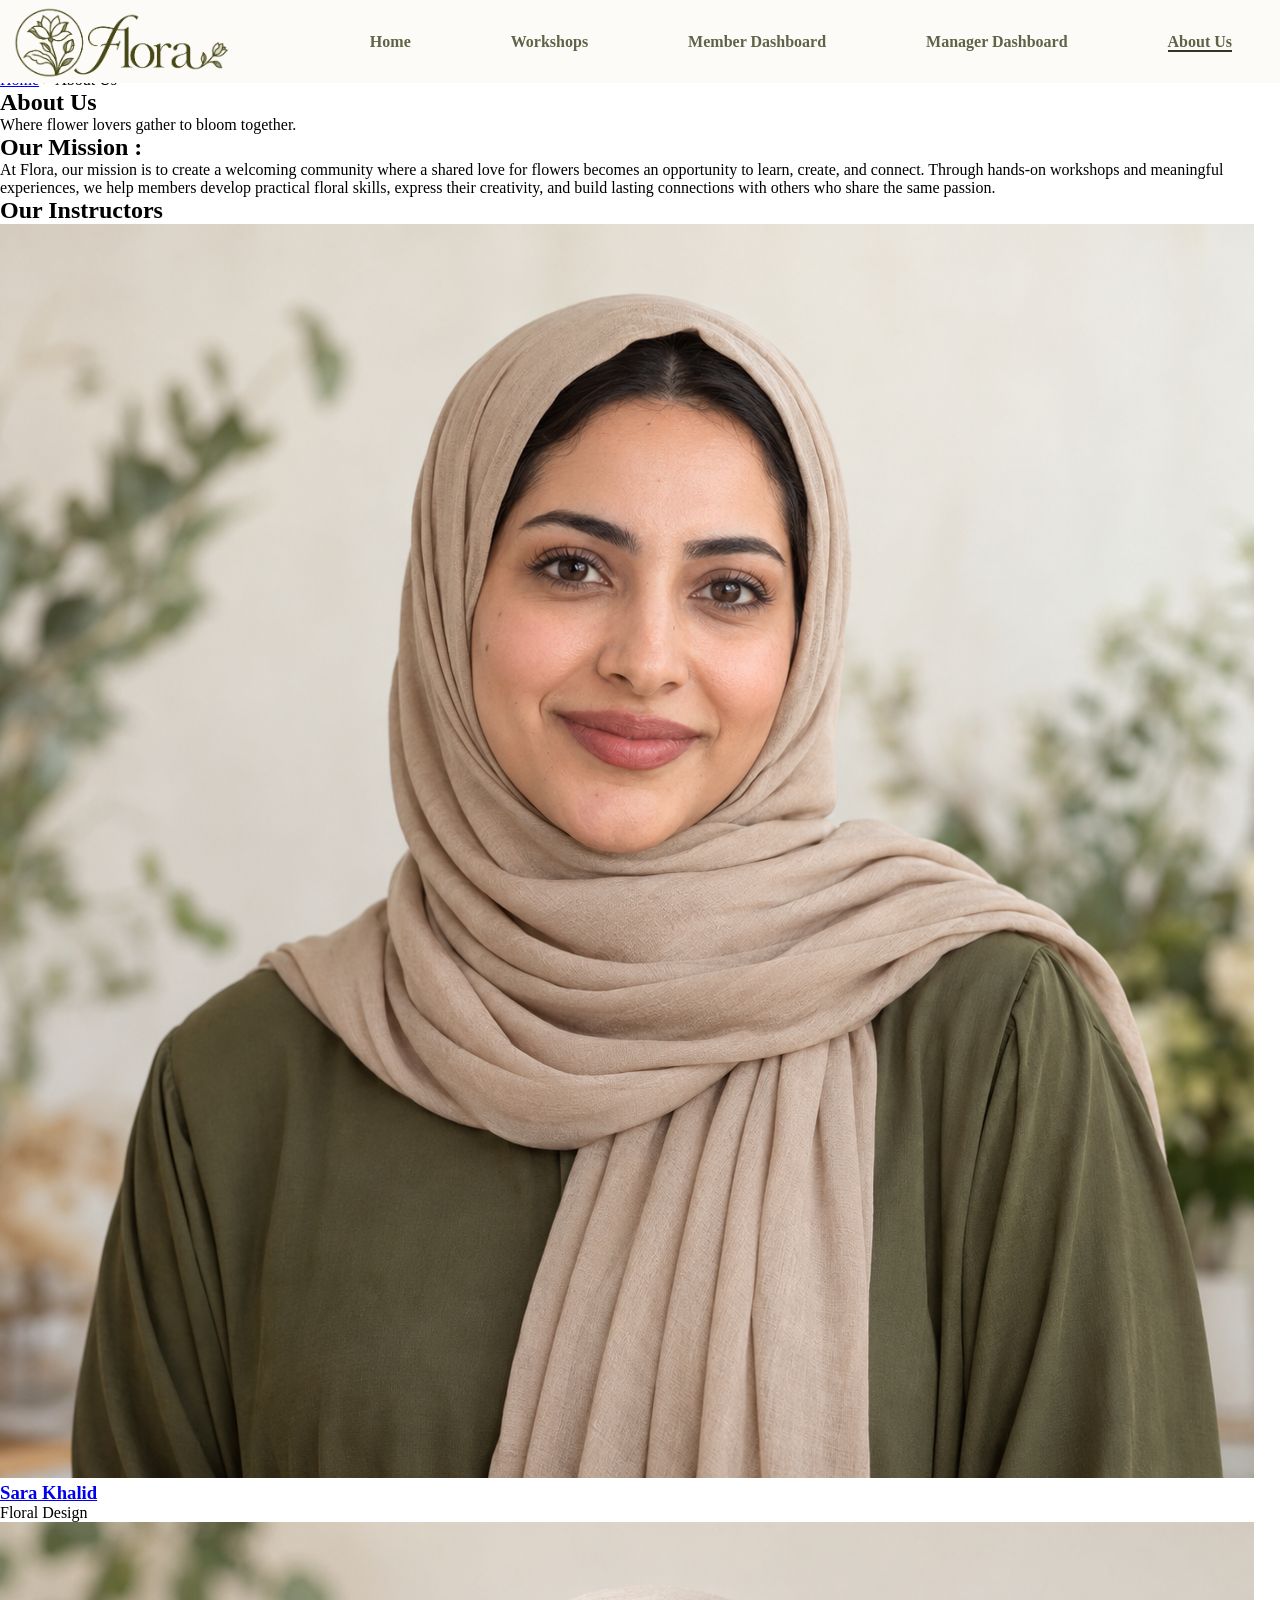
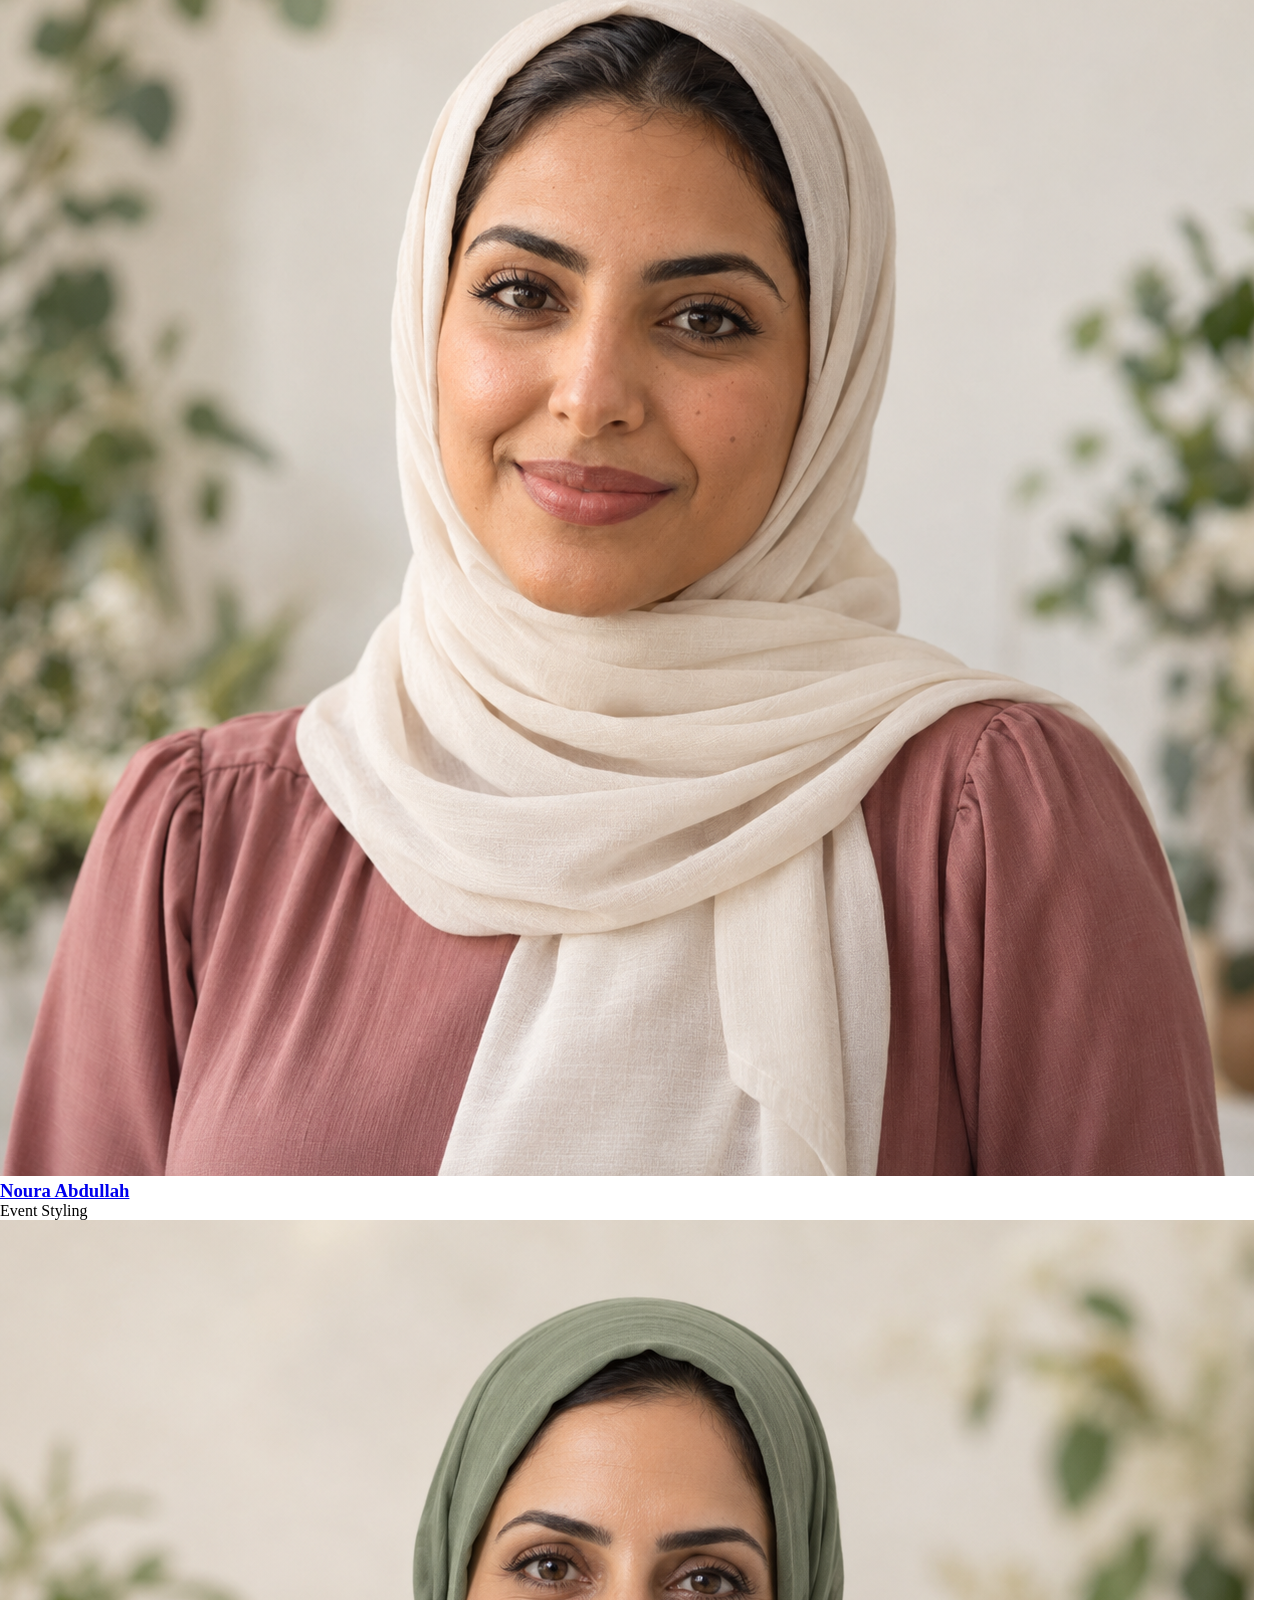
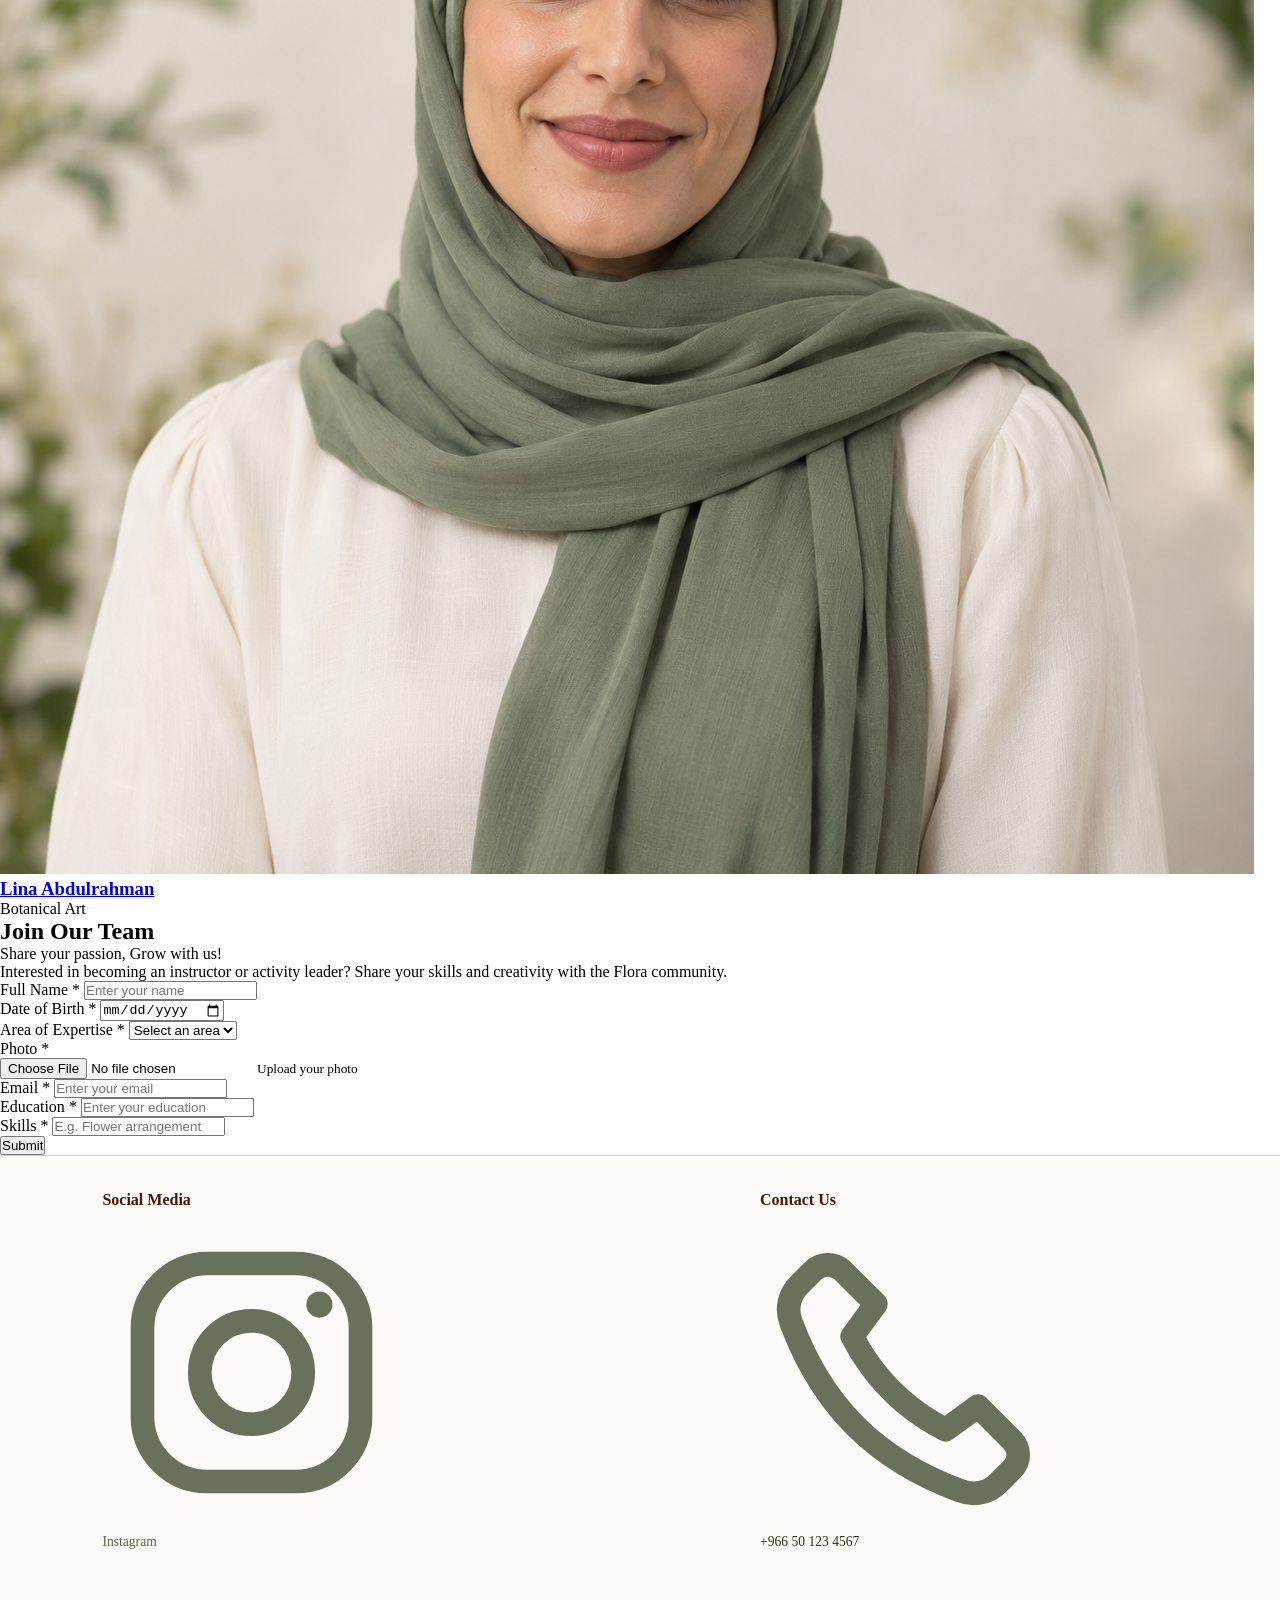
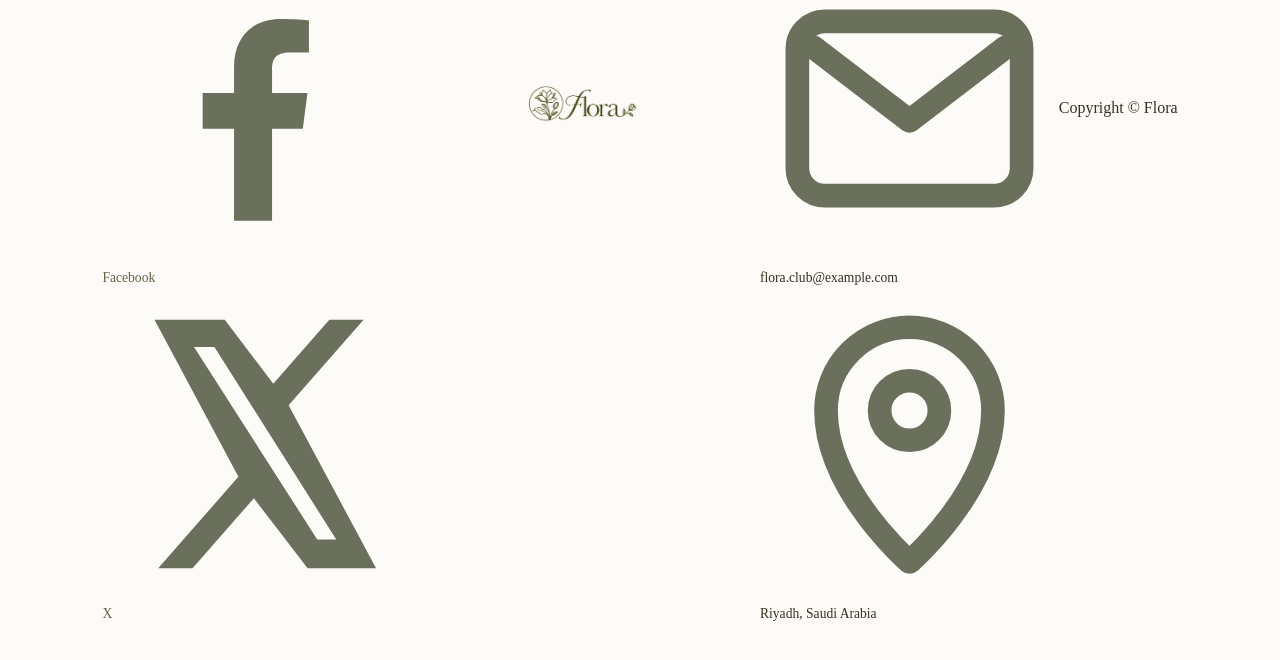
==== About_Us.html @ 53da342b "Add Norah pages" ====
<!DOCTYPE html>
<html lang="en">

<head>
    <meta charset="UTF-8">
    <meta name="viewport" content="width=device-width, initial-scale=1.0">
    <title>Flora - About Us</title>
    <link rel="stylesheet" href="style.css">
</head>

<body class="about-page">

    <!-- ************************************* Header ************************************* -->

    <header>
        <div>

            <a href="index.html">
                <img src="photos/Flora.png" alt="Flora Logo">
            </a>

            <ul>
                <li><a href="index.html">Home</a></li>
                <li><a href="Workshops.html">Workshops</a></li>
                <li><a href="Member_Dashboard.html">Member Dashboard</a></li>
                <li><a href="Manager_Dashboard.html">Manager Dashboard</a></li>
                <li><a class="active" href="About_Us.html">About Us</a></li>
            </ul>

        </div>
    </header>


    <main>

        <!-- ************************************* About Us ************************************* -->

        <section class="about-section">

            <nav class="about-breadcrumb">
                <a href="index.html">Home</a>
                <span>&gt;</span>
                <span>About Us</span>
            </nav>


            <div class="about-card">

                <div class="about-content">

                    <h1>About Us</h1>

                    <p class="about-tagline">
                        Where flower lovers gather to bloom together.
                    </p>

                    <div class="about-divider"></div>

                    <h2>Our Mission :</h2>

                    <p class="mission-text">
                        At Flora, our mission is to create a welcoming community
                        where a shared love for flowers becomes an opportunity
                        to learn, create, and connect. Through hands-on workshops
                        and meaningful experiences, we help members develop
                        practical floral skills, express their creativity, and
                        build lasting connections with others who share the same
                        passion.
                    </p>

                </div>


                <div class="about-circle-image"></div>

            </div>

        </section>


        <!-- ************************************* Our Instructors ************************************* -->

        <section class="instructors-section">

            <h2>Our Instructors</h2>


            <div class="instructor-list">

                <article class="instructor-card">

                    <img
                        src="photos/instructor-1.jpeg"
                        alt="Sara Khalid">

                    <h3>
                        <a href="Sara_Khalid.html">
                            Sara Khalid
                        </a>
                    </h3>

                    <p>Floral Design</p>

                </article>


                <article class="instructor-card">

                    <img
                        src="photos/instructor-2.jpeg"
                        alt="Noura Abdullah">

                    <h3>
                        <a href="Noura_Abdullah.html">
                            Noura Abdullah
                        </a>
                    </h3>

                    <p>Event Styling</p>

                </article>


                <article class="instructor-card">

                    <img
                        src="photos/instructor-3.jpeg"
                        alt="Lina Abdulrahman">

                    <h3>
                        <a href="Lina_Abdulrahman.html">
                            Lina Abdulrahman
                        </a>
                    </h3>

                    <p>Botanical Art</p>

                </article>

            </div>

        </section>


        <!-- ************************************* Join Our Team ************************************* -->

        <section class="join-team-section">

            <div class="join-team-image"></div>


            <div class="join-team-content">

                <h2>Join Our Team</h2>

                <p class="join-team-tagline">
                    Share your passion, Grow with us!
                </p>

                <p class="join-team-description">
                    Interested in becoming an instructor or activity leader?
                    Share your skills and creativity with the Flora community.
                </p>


                <form
                    class="join-team-form"
                    method="post"
                    enctype="multipart/form-data">

                    <div class="join-team-fields">


                        <div class="join-team-column">

                            <div class="join-team-field">

                                <label for="team-name">
                                    Full Name
                                    <span class="required-star">*</span>
                                </label>

                                <input
                                    type="text"
                                    id="team-name"
                                    name="team-name"
                                    placeholder="Enter your name"
                                    required>

                            </div>


                            <div class="join-team-field">

                                <label for="team-birth-date">
                                    Date of Birth
                                    <span class="required-star">*</span>
                                </label>

                                <input
                                    type="date"
                                    id="team-birth-date"
                                    name="team-birth-date"
                                    required>

                            </div>


                            <div class="join-team-field">

                                <label for="team-expertise">
                                    Area of Expertise
                                    <span class="required-star">*</span>
                                </label>

                                <select
                                    id="team-expertise"
                                    name="team-expertise"
                                    required>

                                    <option value="" disabled selected>
                                        Select an area
                                    </option>

                                    <option value="floral-design">
                                        Floral Design
                                    </option>

                                    <option value="event-styling">
                                        Event Styling
                                    </option>

                                    <option value="botanical-art">
                                        Botanical Art
                                    </option>

                                    <option value="other">
                                        Other
                                    </option>

                                </select>

                            </div>

                        </div>


                        <div class="join-team-column">

                            <div class="join-team-field">

                                <label for="team-photo">
                                    Photo
                                    <span class="required-star">*</span>
                                </label>

                                <div class="upload-box">

                                    <input
                                        type="file"
                                        id="team-photo"
                                        name="team-photo"
                                        required>

                                    <small>Upload your photo</small>

                                </div>

                            </div>

                        </div>


                        <div class="join-team-column">

                            <div class="join-team-field">

                                <label for="team-email">
                                    Email
                                    <span class="required-star">*</span>
                                </label>

                                <input
                                    type="email"
                                    id="team-email"
                                    name="team-email"
                                    placeholder="Enter your email"
                                    required>

                            </div>


                            <div class="join-team-field">

                                <label for="team-education">
                                    Education
                                    <span class="required-star">*</span>
                                </label>

                                <input
                                    type="text"
                                    id="team-education"
                                    name="team-education"
                                    placeholder="Enter your education"
                                    required>

                            </div>


                            <div class="join-team-field">

                                <label for="team-skills">
                                    Skills
                                    <span class="required-star">*</span>
                                </label>

                                <input
                                    type="text"
                                    id="team-skills"
                                    name="team-skills"
                                    placeholder="E.g. Flower arrangement"
                                    required>

                            </div>

                        </div>

                    </div>


                    <input type="submit" value="Submit">

                </form>

            </div>

        </section>

    </main>


    <!-- ************************************* Footer ************************************* -->

    <footer>

        <section id="Social-Media">

            <h3>Social Media</h3>

            <ul>

                <li>
                    <a href="https://instagram.com">
                        <img
                            src="photos/flora_footer_icons/instagram.svg"
                            alt="">
                        Instagram
                    </a>
                </li>

                <li>
                    <a href="https://facebook.com">
                        <img
                            src="photos/flora_footer_icons/facebook.svg"
                            alt="">
                        Facebook
                    </a>
                </li>

                <li>
                    <a href="https://x.com">
                        <img
                            src="photos/flora_footer_icons/x.svg"
                            alt="">
                        X
                    </a>
                </li>

            </ul>

        </section>


        <div class="footer-logo">

            <img
                src="photos/Flora.png"
                alt="Flora Logo">

        </div>


        <section id="contact-us">

            <h3>Contact Us</h3>

            <ul>

                <li>
                    <img
                        src="photos/flora_footer_icons/phone.svg"
                        alt="">
                    +966 50 123 4567
                </li>

                <li>
                    <img
                        src="photos/flora_footer_icons/email.svg"
                        alt="">
                    flora.club@example.com
                </li>

                <li>
                    <img
                        src="photos/flora_footer_icons/location.svg"
                        alt="">
                    Riyadh, Saudi Arabia
                </li>

            </ul>

        </section>


        <p class="copyright">
            Copyright &copy; Flora
        </p>

    </footer>

</body>

</html>
---- style.css ----
/*---------------------------------------------------------header---------------------shahad*/
header {
    background-color: #fcfbf7;
    position: fixed;
    top: 0;
    right: 0;
    left: 0;
    z-index: 1000;
    justify-content: space-between ;}

header div {
    display: flex;
    padding-right: 3em ;
    align-items: center;
    justify-content: space-between;}

header div img {
    height: 79px;
    width: auto;}

header div ul {
    display: flex;
    list-style: none;
    gap: 100px;}

header div ul li a {
    text-decoration: none;
    color: #616247;
    font-weight: bold;
    font-family: Georgia, 'Times New Roman', Times, serif;}

header div ul li a:hover {
    font-weight: bold;
    border-bottom: 2px solid #333322;}

header div a.active{
    font-weight: bold;
    border-bottom: 2px solid #333322;}

/*--------------------------------------------------------------body---------------------shahad*/
body {
    padding-top: 71px; }

* {
    box-sizing: border-box; 
    margin: 0;              
    padding: 0;}

html, body {
    width: 100%;
    overflow-x: hidden;}

/*----------------------------------------------------------Intro----------------------------shahad*/

#Intro {
    position: relative;
    width: 100%;
    min-height: 80vh;
    box-sizing: border-box;
    
    background-image: 
        linear-gradient(
            to right, 
            rgba(219, 145, 127, 0.85) 0%,   
            rgba(194, 88, 65, 0.45) 45%, 
            rgba(255, 255, 255, 0) 80%     
        ),
        url('photos/background_img3.jpeg'); 

    background-position: right center; 
    background-repeat: repeat-x;        
    background-size: auto 100%;        

    display: flex;
    align-items: center;               
    justify-content: flex-start;       
    padding: 0 4%;}

.hero-content {
    max-width: 550px;                  
    display: flex;
    flex-direction: column;            
    gap: 20px;                         
    color: #4b1407;
    font-family: Georgia, 'Times New Roman', Times, serif;}

#Intro h1 {
    font-size: 5rem;                  
    font-weight: 800;
    line-height: 1.1;
    margin: 0;}

#Intro h2 {
    font-size: 2.2rem;
    font-weight: 700;
    line-height: 1.3;
    margin: 0;}

#Intro p {
    font-size: 1.2rem;
    font-weight: 500;
    margin: 0;}


/*---------------------------------------------------------------------Workshops---------------------shahad*/

#Workshops {
    padding: 20px 20px;
    text-align: center;
    background-color: #f7d5c1}

#Workshops h2 {
    font-size: 2.2rem;
    color: #4b1407;
    margin-bottom: 20px;
    font-family: Georgia, serif;}

#Workshops {
    display: flex; 
    flex-wrap: wrap;
    justify-content: center;
    gap: 50px;}

#Workshops h2 {
    width: 100%;}

#Workshops article {
    padding: 15px;
    width: 250px;
    display: flex; 
    flex-direction: column; 
    align-items: flex-start; 
    gap: 10px;
    position: relative;
    background-color: #ffffff;
    text-align: left;        
    font-family: Georgia, 'Times New Roman', Times, serif;}

#Workshops article img[alt*="img"] {
    width: 100%;
    height: 150px;
    background-color: rgb(207, 241, 230);
    object-fit: cover;}

#Workshops article .btn-img,
#Workshops article input[type="image"] {
    align-self: flex-end; 
    width: 35px;         
    height: auto;
    cursor: pointer;
    border: none;
    background: transparent;
    padding: 0;}

.workshop-card-link {
    text-decoration: none; 
    color: inherit;       
    display: block;      }


/*---------------------------------------------------------------------Flower-Of-The-Month---------------------shahad*/

/*-------------------------------------------------------------------------------------------------------------shahad*/

/*===================================================================================================================================================================================alya*/


/*---------------------------------------- Alya's pages: Workshops / Member Dashboard ----------------------------------------*/
 
/*---------------------------------------------------------shared-text---------------------alya*/
 
.hero, .member-links, .requests, .sort-bar, .workshop-grid  {
    font-family: Georgia, 'Times New Roman', Times, serif;
    color: #333322;
    line-height: 1.5;}
 
.hero a { color: #4b1407; }
 
.requests h2, .card-body h2 {
    color: #4b1407;}
 
/*----------------------------------------------------------Hero----------------------------alya*/
 
.hero {
    background: linear-gradient(135deg, #fbe3d3 0%, #f7d5c1 55%, #f0c4ad 100%);
    color: #4b1407;
    padding: 20px 24px 64px;}
 
.hero .breadcrumb { font-size: 0.9rem; }
 
.hero .breadcrumb ol {
    display: flex;
    flex-wrap: wrap;
    gap: 8px;
    list-style: none;}
 
.hero .breadcrumb li + li::before {
    content: "\25B8";
    margin-right: 8px;}
 
.hero .breadcrumb a { font-weight: bold; }
 
.hero-text {
    text-align: center;
    margin-top: 36px;}
 
.hero-text h1 {
    margin: 0 0 8px;
    font-size: clamp(2.6rem, 6vw, 4rem);
    line-height: 1.1;}
 
.hero-text p {
    font-size: 1.2rem; }
 
/*---------------------------------------------------------Hero-Flowers-(Member-Dashboard)---------------------alya*/
 
.hero-flowers {
    position: relative;
    overflow: hidden;
    background: #f7d5c1;}
 
.hero-flowers::before {
    content: "";
    position: absolute;
    inset: -24px;
    background: url("photos/hero_flowers.jpg") center / cover no-repeat;
    filter: blur(6px);}
 
.hero-flowers::after {
    content: "";
    position: absolute;
    inset: 0;
    background: rgba(255, 255, 255, 0.55);}
 
.hero-flowers .hero-inner {
    position: relative;
    z-index: 1;}
 
/*---------------------------------------------------------Member-Links---------------------alya*/
 
/* row (Flexbox) holding the two big link boxes: Join a Workshop and Rate Workshops */
.member-links {
    display: flex;
    flex-wrap: wrap;
    gap: 24px;
    max-width: 820px;
    margin: 48px auto 0;
    padding: 0 24px;}
 
/* one big clickable box that links to another page */
.member-link {
    flex: 1 1 280px;
    display: flex;
    flex-direction: column;
    align-items: center;
    justify-content: center;
    gap: 8px;
    min-height: 130px;
    padding: 20px;
    border: 1px solid #dccbbd;
    border-radius: 28px;
    text-decoration: none;
    font-size: 1.5rem;
    font-weight: bold;
    color: #4b1407;
    background: #fff;
    box-shadow: 0 4px 14px rgba(75, 20, 7, 0.1);
    transition: background 0.2s, border-color 0.2s, transform 0.25s, box-shadow 0.25s;}
 
.member-link:hover {
    background: #f7d5c1;
    border-color: #616247;
    transform: translateY(-4px);
    box-shadow: 0 12px 24px rgba(75, 20, 7, 0.18);}
 
/* the pink circle with the + or star inside each link box */
.member-link-icon {
    display: flex;
    align-items: center;
    justify-content: center;
    width: 64px;
    height: 64px;
    border-radius: 50%;
    background: #f7d5c1;
    font-family: Arial, Helvetica, sans-serif;
    font-size: 2.2rem;
    font-weight: 700;
    line-height: 1;}
 
/* the "+" glyph is naturally smaller than the star, so enlarge it */
.member-link:first-child .member-link-icon { font-size: 3rem; }
 
/*---------------------------------------------------------Previous-Requests---------------------alya*/
 
/* the Previous Participation Requests table section */
.requests {
    max-width: 820px;
    margin: 56px auto 64px;
    padding: 0 24px;}
 
.requests h2 {
    font-size: 1.8rem;
    margin: 0 0 14px;}
 
.table-wrap { overflow-x: auto; }
 
.requests table {
    width: 100%;
    border-collapse: collapse;
    text-align: center; }
 
.requests th,
.requests td {
    padding: 12px 14px;
    border: 1px solid #dccbbd;}
 
.requests thead th {
    background: #f7d5c1;
    color: #4b1407;}
 
.requests tbody tr:hover { background: #fdf3ec; }
 
/* small coloured label in the Status column (Pending / Completed / Declined) */
.status {
    display: inline-block;
    min-width: 96px;
    padding: 3px 12px;
    border-radius: 999px;
    font-size: 0.9rem;
    font-weight: 600;}
 
.status-pending   { color: #8a6100;  background: #fbefc9; }
.status-completed { color: #1f5c3a;  background: #d8efdf; }
.status-declined  { color: #8c2a2a;  background: #f6d9d9; }
 
/*---------------------------------------------------------------------Workshops-page---------------------alya*/
 
.sort-bar {
    display: flex;
    align-items: center;
    flex-wrap: wrap;
    gap: 14px;
    max-width: 1000px;
    margin: 32px auto;
    padding: 0 24px;}
 
.sort-label {
    font-weight: bold;
    font-size: 1.05rem;
    color: #4b1407;}
 
.sort-bar select {
    padding: 8px 18px;
    font: inherit;
    color: #333322;
    border: 2px solid #616247;
    border-radius: 999px;
    background: #fff;
    cursor: pointer;}
 
.workshop-grid {
    display: flex;
    flex-wrap: wrap;
    justify-content: center;
    gap: 40px 32px;
    padding: 48px max(24px, calc((100% - 1000px) / 2));
    background-color: #f7d5c1;}
 
/* one workshop box: photo, name, description, price and Join button */
.workshop-card {
    flex: 0 1 calc((100% - 64px) / 3);
    display: flex;
    flex-direction: column;
    border-radius: 18px;
    overflow: hidden;
    background: #ffffff;
    box-shadow: 0 4px 14px rgba(75, 20, 7, 0.15);
    transition: transform 0.25s ease, box-shadow 0.25s ease;}
 
.workshop-card:hover {
    transform: translateY(-6px);
    box-shadow: 0 12px 26px rgba(75, 20, 7, 0.25);}
 
.workshop-card img {
    width: 100%;
    height: auto;
    aspect-ratio: 4 / 3;
    object-fit: cover; }
 
.card-body {
    display: flex;
    flex-direction: column;
    flex: 1;
    padding: 16px;}
 
.card-body h2 {
    margin: 0 0 8px;
    font-size: 1.45rem;
    line-height: 1.2;}
 
.card-body p {
    margin: 0 0 16px;
    font-size: 0.9rem;
    flex: 1;}
 
.card-footer {
    border-top: 1px solid #dccbbd;
    padding-top: 12px;
    text-align: center;}
 
.price {
    font-weight: 600;
    color: #616247;}
 
.join-btn {
    display: block;
    padding: 9px;
    background: #f7d5c1;
    color: #4b1407;
    border-radius: 999px;
    text-decoration: none;
    font-weight: bold;
    font-size: 0.9rem;
    transition: background 0.2s, color 0.2s;}
 
.join-btn::after {
    content: " \2192";
    display: inline-block;
    transition: transform 0.2s;}
 
.join-btn:hover { background: #616247; color: #fff; }
 
.join-btn:hover::after { transform: translateX(4px); }
 
/* photo positions (one rule per workshop image) */
.workshop-card img.pos-bouquet      { object-position: center 30%; }
.workshop-card img.pos-family       { object-position: center 14%; }
.workshop-card img.pos-pressed      { object-position: center 95%; }
.workshop-card img.pos-bridal       { object-position: center 54%; }
.workshop-card img.pos-storytelling { object-position: center 57%; }
.workshop-card img.pos-garden       { object-position: center 40%; }
  
/*-------------------------------------------------------------------------------------------------------------alya*/



/*======================================================================================================================================================================================tala*/

/*==================== Shared Styles for Manager and Team Pages — tala ====================*/

/*------------------------------------------------shared-text---------------------tala*/

.manager-page,
.team-page {
    font-family: Georgia, 'Times New Roman', Times, serif;
    color: #333322;
    line-height: 1.5;
    padding-top: 16px;
}

.manager-page h1,
.manager-page h2,
.team-page h1,
.team-page h2 {
    color: #4b1407;
}

/*------------------------------------------------breadcrumb---------------------tala*/

.manager-page .breadcrumb,
.team-page .breadcrumb {
    font-size: 0.9rem;
    text-align: left;
    margin-bottom: 36px;
}

.manager-page .breadcrumb a,
.team-page .breadcrumb a {
    color: #616247;
    font-weight: bold;
}

.manager-page .breadcrumb span,
.team-page .breadcrumb span {
    color: #333322;
}

/*==================== PAGE 1: Manager Dashboard — tala ====================*/

/*------------------------------------------------Manager-Hero---------------------tala*/

.manager-page .manager-dashboard {
    background-color: #f7d5c1;
    padding: 20px 24px 64px;
    text-align: center;
}

.manager-page .manager-dashboard h1 {
    font-size: 2.6rem;
    margin-bottom: 8px;
}

.manager-page .manager-dashboard p {
    font-size: 1.2rem;
}

/*------------------------------------------------Manager-Actions---------------------tala*/

.manager-page .manager-actions {
    display: flex;
    flex-wrap: wrap;
    justify-content: center;
    align-items: stretch;
    max-width: 820px;
    margin: 36px auto 0;
    padding: 0 12px;
}

.manager-page .manager-card {
    display: flex;
    flex-direction: column;
    align-items: center;
    justify-content: center;
    flex-basis: 280px;
    flex-grow: 1;
    margin: 12px;
    padding: 20px;
    border: 1px solid #dccbbd;
    background-color: #ffffff;
    color: #4b1407;
    text-decoration: none;
    text-align: center;
}

.manager-page .manager-card h2 {
    font-size: 1.25rem;
    margin-bottom: 8px;
}

.manager-page .manager-card p {
    font-size: 0.9rem;
    color: #333322;
}

.manager-page .manager-icon {
    display: block;
    font-family: Arial, Helvetica, sans-serif;
    font-size: 3rem;
    font-weight: bold;
    line-height: 1;
    color: #4b1407;
    margin-bottom: 8px;
}

.manager-page .manager-card img {
    display: block;
    width: 48px;
    height: auto;
    margin-bottom: 8px;
}

.manager-page .manager-card:hover {
    background-color: #f7d5c1;
    border-color: #616247;
}

/*------------------------------------------------My-Workshops---------------------tala*/

.manager-page .my-workshops {
    max-width: 820px;
    margin: 56px auto 64px;
    padding: 0 24px;
}

.manager-page .my-workshops h2 {
    text-align: center;
    font-size: 1.8rem;
    margin-bottom: 24px;
}

.manager-page .my-workshops table {
    width: 100%;
    border: 1px solid #dccbbd;
    background-color: #ffffff;
    text-align: left;
}

.manager-page .my-workshops th {
    padding: 12px 14px;
    background-color: #f7d5c1;
    color: #4b1407;
}

.manager-page .my-workshops td {
    padding: 10px 14px;
    border-bottom: 1px solid #dccbbd;
    font-weight: bold;
}

.manager-page .my-workshops img {
    display: block;
    width: 80px;
    height: auto;
}

.manager-page .my-workshops tbody tr:hover {
    background-color: #fdf3ec;
}

/*==================== PAGE 2: Manage Activity Leaders & Instructors — tala ====================*/

/*------------------------------------------------Manage-Team-Hero---------------------tala*/

.team-page .manage-team {
    padding: 20px 24px 40px;
    max-width: 1100px;
    margin: 0 auto;
}

.team-page .manage-team h1 {
    font-size: 2rem;
    margin-bottom: 8px;
}

.team-page .manage-team p {
    font-size: 1rem;
}

/*------------------------------------------------Current-Instructors---------------------tala*/

.team-page .current-team {
    max-width: 820px;
    margin: 32px auto 64px;
    padding: 24px;
    background-color: #fdf3ec;
}

.team-page .current-team h2 {
    font-size: 1.4rem;
    margin-bottom: 16px;
}

.team-page .current-team table {
    width: 100%;
    border: 1px solid #dccbbd;
    background-color: #ffffff;
    text-align: left;
}

.team-page .current-team th {
    padding: 10px 14px;
    background-color: #f7d5c1;
    color: #4b1407;
}

.team-page .current-team td {
    padding: 10px 14px;
    border-bottom: 1px solid #dccbbd;
}

.team-page .current-team img {
    display: block;
    width: 50px;
    height: auto;
}

.team-page .current-team label {
    font-weight: bold;
}

.team-page .current-team tbody tr:hover {
    background-color: #fdf3ec;
}

/*------------------------------------------------Add-Leader-Instructor---------------------tala*/

.team-page .add-team-member {
    max-width: 820px;
    margin: 0 auto 64px;
    padding: 0 24px;
}

.team-page .add-team-member h2 {
    font-size: 1.4rem;
    margin-bottom: 8px;
}

.team-page .add-team-member p {
    font-size: 0.9rem;
    margin-bottom: 24px;
}

.team-page .add-team-member form {
    padding: 24px;
    background-color: #fdf3ec;
}

/*------------------------------------------------Team-Form-Columns---------------------tala*/

.team-page .form-columns {
    display: flex;
    justify-content: space-between;
    align-items: flex-start;
}

.team-page .form-column {
    width: 48%;
}

.team-page .form-field {
    margin-bottom: 24px;
}

.team-page .form-field label {
    display: block;
    font-weight: bold;
    color: #4b1407;
    margin-bottom: 6px;
}

.team-page .form-field input {
    box-sizing: border-box;
    width: 100%;
    padding: 10px;
    border: 1px solid #616247;
    background-color: #ffffff;
    color: #333322;
    font-family: Georgia, 'Times New Roman', Times, serif;
    font-size: 1rem;
}

.team-page .form-field input[type="file"] {
    padding: 24px 10px;
    border: 1px dashed #616247;
}

/*------------------------------------------------Role-Selection---------------------tala*/

.team-page .add-team-member fieldset {
    border: 1px solid #616247;
    padding: 14px;
    margin-bottom: 24px;
}

.team-page .add-team-member legend {
    padding: 0 6px;
    color: #4b1407;
    font-weight: bold;
}

.team-page .add-team-member fieldset div {
    margin-bottom: 8px;
}

.team-page .add-team-member fieldset input {
    margin-right: 8px;
}

/*------------------------------------------------Manage-Team-Buttons---------------------tala*/

.team-page .current-team button,
.team-page .add-team-member button {
    padding: 10px 20px;
    border: 1px solid #616247;
    background-color: #616247;
    color: #ffffff;
    font-family: Georgia, 'Times New Roman', Times, serif;
    font-size: 0.9rem;
    font-weight: bold;
}

.team-page .current-team button {
    margin-top: 16px;
}

.team-page .current-team button:hover,
.team-page .add-team-member button:hover {
    background-color: #333322;
}

/*==================== PAGE 3: Add New Workshop — tala ====================*/

/*------------------------------------------------shared-text---------------------tala*/

.add-workshop-page {
    font-family: Georgia, 'Times New Roman', Times, serif;
    color: #333322;
    line-height: 1.5;
    padding-top: 16px;
}

/*------------------------------------------------Page-Introduction---------------------tala*/

.add-workshop-page .workshop-introduction {
    max-width: 1100px;
    margin: 0 auto;
    padding: 20px 24px 40px;
}

.add-workshop-page .breadcrumb {
    font-size: 0.9rem;
    margin-bottom: 36px;
}

.add-workshop-page .breadcrumb a {
    color: #616247;
    font-weight: bold;
}

.add-workshop-page .breadcrumb a:hover {
    color: #4b1407;
}

.add-workshop-page .breadcrumb span {
    color: #333322;
}

.add-workshop-page .workshop-introduction h1 {
    color: #4b1407;
    font-size: 2.6rem;
    margin-bottom: 12px;
    border-left: 5px solid #f7d5c1;
    padding-left: 16px;
}

.add-workshop-page .workshop-introduction p {
    color: #616247;
    font-size: 1.1rem;
    padding-left: 21px;
}

/*------------------------------------------------Workshop-Form---------------------tala*/

.add-workshop-page .new-workshop-form {
    max-width: 920px;
    margin: 24px auto 80px;
    padding: 36px;
    background-color: #fdf3ec;
    border: 1px solid #dccbbd;
    border-top: 6px solid #f7d5c1;
}

/*------------------------------------------------Workshop-Form-Columns---------------------tala*/

.add-workshop-page .workshop-form-columns {
    display: flex;
    align-items: flex-start;
    justify-content: space-between;
}

.add-workshop-page .workshop-form-column {
    width: 48%;
}

/*------------------------------------------------Workshop-Form-Labels---------------------tala*/

.add-workshop-page .workshop-field {
    margin-bottom: 28px;
}

.add-workshop-page .workshop-field label {
    display: block;
    margin-bottom: 8px;
    color: #4b1407;
    font-size: 1rem;
    font-weight: bold;
}

/*------------------------------------------------Inputs-Description---------------------tala*/

.add-workshop-page .workshop-field input,
.add-workshop-page .workshop-field textarea {
    box-sizing: border-box;
    display: block;
    width: 100%;
    padding: 12px;
    border: 1px solid #616247;
    background-color: #ffffff;
    color: #333322;
    font-family: Georgia, 'Times New Roman', Times, serif;
    font-size: 1rem;
    line-height: 1.5;
}

.add-workshop-page .workshop-field textarea {
    height: 190px;
}

/*------------------------------------------------Image-Upload---------------------tala*/

.add-workshop-page .workshop-field input[type="file"] {
    height: 190px;
    padding: 65px 12px;
    border: 2px dashed #dccbbd;
    background-color: #fcfbf7;
}

/*------------------------------------------------Field-Effects---------------------tala*/

.add-workshop-page .workshop-field input:hover,
.add-workshop-page .workshop-field textarea:hover {
    border-color: #4b1407;
}

.add-workshop-page .workshop-field input:focus,
.add-workshop-page .workshop-field textarea:focus {
    background-color: #fcfbf7;
    border-color: #4b1407;
}

/*------------------------------------------------Submit-Button---------------------tala*/

.add-workshop-page .workshop-submit {
    text-align: right;
    margin-top: 12px;
}

.add-workshop-page .workshop-submit button {
    padding: 12px 32px;
    border: 2px solid #616247;
    background-color: #616247;
    color: #ffffff;
    font-family: Georgia, 'Times New Roman', Times, serif;
    font-size: 1rem;
    font-weight: bold;
}

.add-workshop-page .workshop-submit button:hover {
    background-color: #f7d5c1;
    border-color: #4b1407;
    color: #4b1407;
}

/*==================== Shared Footer for All Pages — tala ====================*/

/*------------------------------------------------Footer---------------------tala*/

footer {
    display: flex;
    justify-content: space-between;
    align-items: center;
    padding: 30px 8%;
    background-color: #fcfbf7;
    border-top: 1px solid #dccbbd;
    color: #333322;
    font-family: Georgia, 'Times New Roman', Times, serif;
    line-height: 1.8;
}

/*------------------------------------------------Footer-Headings---------------------tala*/

footer h3 {
    color: #4b1407;
    font-size: 1rem;
    margin-bottom: 8px;
}

/*------------------------------------------------Footer-Lists---------------------tala*/

footer ul {
    list-style-type: none;
    margin: 0;
    padding: 0;
}

footer li {
    font-size: 0.85rem;
    margin-bottom: 4px;
}

/*------------------------------------------------Social-Media---------------------tala*/

footer #Social-Media {
    flex: 1;
    text-align: left;
    padding-right: 15px;
}

footer #Social-Media a {
    color: #616247;
    text-decoration: none;
}

footer #Social-Media a:hover {
    color: #4b1407;
    text-decoration: underline;
}

/*------------------------------------------------Footer-Logo-Copyright---------------------tala*/

footer div {
    flex: 1;
    text-align: center;
    padding: 0 15px;
}

footer div img {
    display: block;
    width: 120px;
    height: auto;
    margin: 0 auto 12px;
}

footer div p {
    border-top: 1px solid #dccbbd;
    padding-top: 10px;
    color: #616247;
    font-size: 0.75rem;
}

/*------------------------------------------------Contact-Us---------------------tala*/

footer #contact-us {
    flex: 1;
    text-align: left;
    padding-left: 15px;
}

footer #contact-us strong {
    color: #616247;
}

/*--------------------------------------------------------------------------tala*/
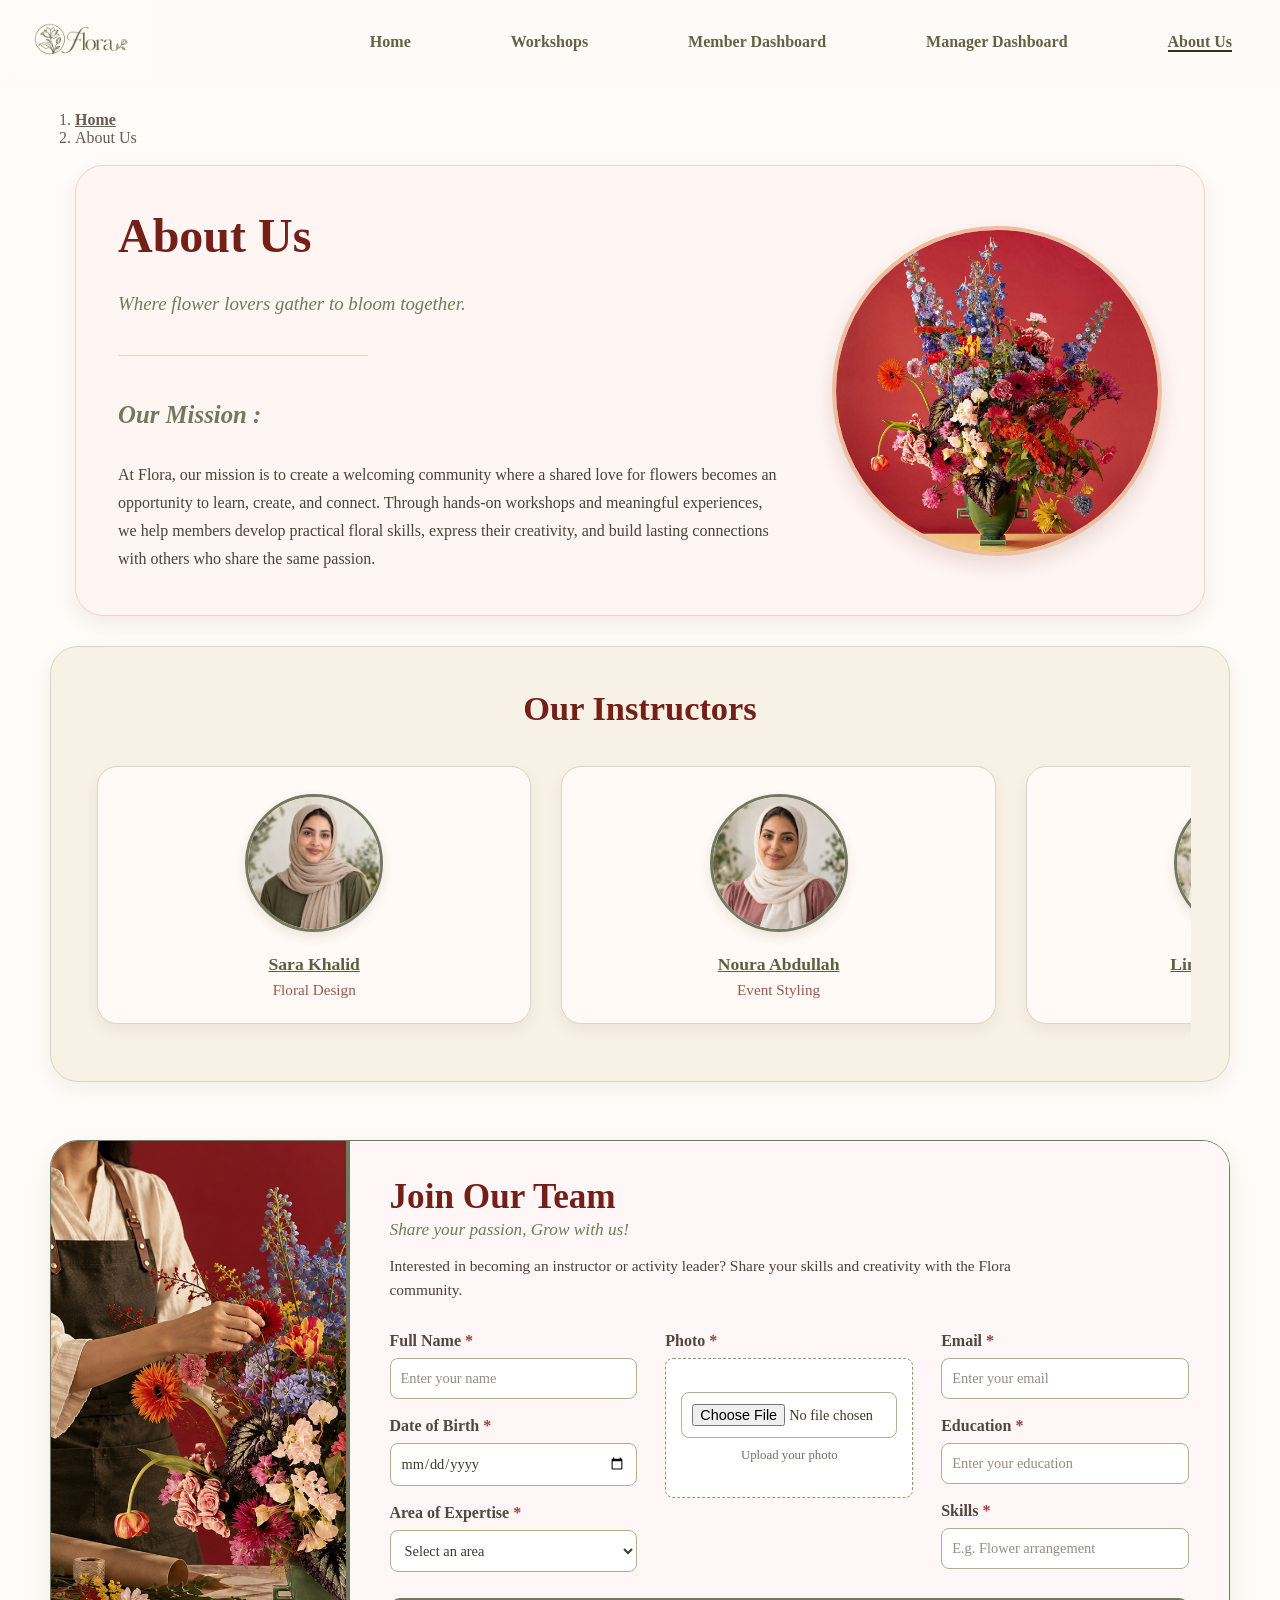
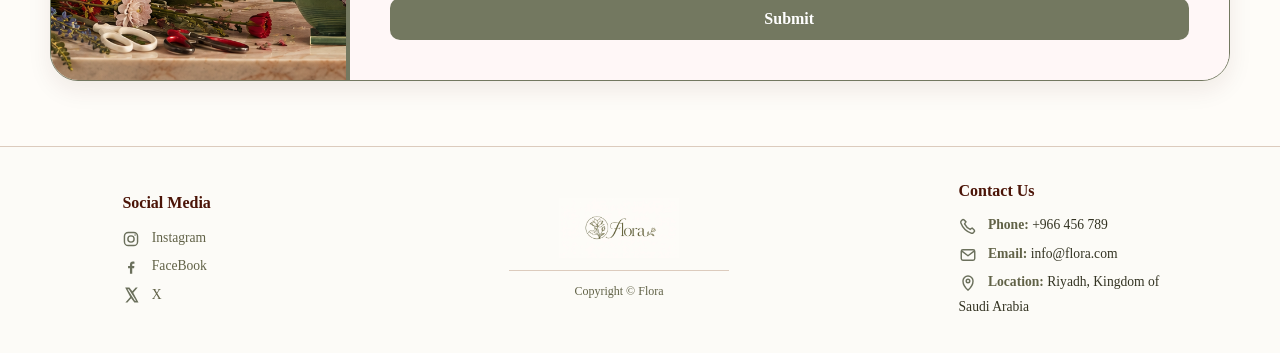
==== commit 7e61145f: "updates" ====
--- a/About_Us.html
+++ b/About_Us.html
@@ -14,9 +14,8 @@
 
     <header>
         <div>
-
             <a href="index.html">
-                <img src="photos/Flora.png" alt="Flora Logo">
+                <img src="photos/Flora_logo.jpeg" alt="Flora Logo">
             </a>
 
             <ul>
@@ -24,9 +23,12 @@
                 <li><a href="Workshops.html">Workshops</a></li>
                 <li><a href="Member_Dashboard.html">Member Dashboard</a></li>
                 <li><a href="Manager_Dashboard.html">Manager Dashboard</a></li>
-                <li><a class="active" href="About_Us.html">About Us</a></li>
+                <li>
+                    <a class="active" href="About_Us.html" aria-current="page">
+                        About Us
+                    </a>
+                </li>
             </ul>
-
         </div>
     </header>
 
@@ -37,10 +39,16 @@
 
         <section class="about-section">
 
-            <nav class="about-breadcrumb">
-                <a href="index.html">Home</a>
-                <span>&gt;</span>
-                <span>About Us</span>
+            <nav class="about-breadcrumb" aria-label="Breadcrumb">
+                <ol>
+                    <li>
+                        <a href="index.html">Home</a>
+                    </li>
+
+                    <li aria-current="page">
+                        About Us
+                    </li>
+                </ol>
             </nav>
 
 
@@ -348,44 +356,27 @@
             <h3>Social Media</h3>
 
             <ul>
-
-                <li>
-                    <a href="https://instagram.com">
-                        <img
-                            src="photos/flora_footer_icons/instagram.svg"
-                            alt="">
-                        Instagram
-                    </a>
-                </li>
-
-                <li>
-                    <a href="https://facebook.com">
-                        <img
-                            src="photos/flora_footer_icons/facebook.svg"
-                            alt="">
-                        Facebook
-                    </a>
-                </li>
-
-                <li>
-                    <a href="https://x.com">
-                        <img
-                            src="photos/flora_footer_icons/x.svg"
-                            alt="">
-                        X
-                    </a>
-                </li>
-
+                <li>
+                    <a href="https://instagram.com">Instagram</a>
+                </li>
+
+                <li>
+                    <a href="https://facebook.com">FaceBook</a>
+                </li>
+
+                <li>
+                    <a href="https://x.com">X</a>
+                </li>
             </ul>
 
         </section>
 
 
-        <div class="footer-logo">
-
-            <img
-                src="photos/Flora.png"
-                alt="Flora Logo">
+        <div>
+
+            <img src="photos/Flora_logo.jpeg" alt="Flora Logo">
+
+            <p>Copyright &copy; Flora</p>
 
         </div>
 
@@ -395,37 +386,22 @@
             <h3>Contact Us</h3>
 
             <ul>
-
-                <li>
-                    <img
-                        src="photos/flora_footer_icons/phone.svg"
-                        alt="">
-                    +966 50 123 4567
-                </li>
-
-                <li>
-                    <img
-                        src="photos/flora_footer_icons/email.svg"
-                        alt="">
-                    flora.club@example.com
-                </li>
-
-                <li>
-                    <img
-                        src="photos/flora_footer_icons/location.svg"
-                        alt="">
-                    Riyadh, Saudi Arabia
-                </li>
-
+                <li>
+                    <strong>Phone:</strong> +966 456 789
+                </li>
+
+                <li>
+                    <strong>Email:</strong> info@flora.com
+                </li>
+
+                <li>
+                    <strong>Location:</strong>
+                    Riyadh, Kingdom of Saudi Arabia
+                </li>
             </ul>
 
         </section>
 
-
-        <p class="copyright">
-            Copyright &copy; Flora
-        </p>
-
     </footer>
 
 </body>
--- a/style.css
+++ b/style.css
@@ -1,4 +1,4 @@
-/*---------------------------------------------------------header---------------------shahad*/
+/*---------------------------------------------------------header------------------------------ALL PAGES*/
 header {
     background-color: #fcfbf7;
     position: fixed;
@@ -37,7 +37,7 @@
     font-weight: bold;
     border-bottom: 2px solid #333322;}
 
-/*--------------------------------------------------------------body---------------------shahad*/
+/*--------------------------------------------------------------body---------------------ALL PAGES*/
 body {
     padding-top: 71px; }
 
@@ -50,7 +50,166 @@
     width: 100%;
     overflow-x: hidden;}
 
-/*----------------------------------------------------------Intro----------------------------shahad*/
+/*--------------------------------------------------------------breadcrumb---------------------ALL PAGES*/
+
+ .breadcrumb {
+    font-size: 0.9rem;
+    font-family: Georgia, 'Times New Roman', Times, serif;
+    margin-top: 20px;
+    margin-left: 10px;
+    margin-bottom: 20px;}
+
+.breadcrumb ol {
+    display: flex;
+    flex-wrap: wrap;
+    gap: 8px;
+    list-style: none;
+    padding: 0;
+    margin: 0;}
+
+.breadcrumb li + li::before {
+    content: "\25B8"; 
+    margin-right: 8px;
+    color: #616247;}
+
+.breadcrumb a {
+    color: #616247;
+    text-decoration: none;
+    font-weight: bold;
+    border-bottom: 2px solid #616247;}
+
+.breadcrumb a:hover {
+    border-bottom: 2px solid #333322;
+    color: #333322;}
+/*------------------------- FOOTER - ALL PAGES -------------------------*/
+
+footer {
+    display: flex;
+    justify-content: space-between;
+    align-items: center;
+    padding: 30px 8%;
+    background-color: #fcfbf7;
+    border-top: 1px solid #dccbbd;
+    color: #333322;
+    font-family: Georgia, 'Times New Roman', Times, serif;
+    line-height: 1.8;
+    gap: 30px;
+}
+
+footer h3 {
+    color: #4b1407;
+    font-size: 1rem;
+    margin: 0 0 8px;
+}
+
+footer ul {
+    list-style-type: none;
+    margin: 0;
+    padding: 0;
+}
+
+footer li {
+    font-size: 0.85rem;
+    margin-bottom: 4px;
+}
+
+/*------------------------- Social Media -------------------------*/
+
+footer #Social-Media {
+    flex: 1;
+    text-align: left;
+    padding-left: 20px;
+}
+
+footer #Social-Media a {
+    color: #616247;
+    text-decoration: none;
+}
+
+footer #Social-Media a:hover {
+    color: #4b1407;
+    text-decoration: underline;
+}
+
+/*------------------------- Footer Logo -------------------------*/
+
+footer > div {
+    flex: 1;
+    text-align: center;
+    padding: 0;
+    margin-left: 138px;
+}
+footer > div img {
+    display: block;
+    width: 120px;
+    height: auto;
+    margin: 0 auto 12px;
+}
+
+footer > div p {
+    border-top: 1px solid #dccbbd;
+    padding-top: 10px;
+    color: #616247;
+    font-size: 0.75rem;
+}
+
+/*------------------------- Contact Us -------------------------*/
+
+footer #contact-us {
+    flex: 1;
+    text-align: left;
+    padding-left: 200px;
+}
+
+footer #contact-us strong {
+    color: #616247;
+}
+
+/*------------------------- Footer Icons -------------------------*/
+
+footer #Social-Media li::before,
+footer #contact-us li::before {
+    content: "";
+    display: inline-block;
+    width: 18px;
+    height: 18px;
+    margin-right: 8px;
+    vertical-align: middle;
+    background-size: contain;
+    background-repeat: no-repeat;
+    background-position: center;
+}
+
+/* Social Media Icons */
+
+footer #Social-Media li:nth-child(1)::before {
+    background-image: url("photos/flora_footer_icons/instagram.svg");
+}
+
+footer #Social-Media li:nth-child(2)::before {
+    background-image: url("photos/flora_footer_icons/facebook.svg");
+}
+
+footer #Social-Media li:nth-child(3)::before {
+    background-image: url("photos/flora_footer_icons/x.svg");
+}
+
+/* Contact Us Icons */
+
+footer #contact-us li:nth-child(1)::before {
+    background-image: url("photos/flora_footer_icons/phone.svg");
+}
+
+footer #contact-us li:nth-child(2)::before {
+    background-image: url("photos/flora_footer_icons/email.svg");
+}
+
+footer #contact-us li:nth-child(3)::before {
+    background-image: url("photos/flora_footer_icons/location.svg");
+}
+/*---------------------------------------- Shahad's pages: HOME / FLOWER OF THE MONTHE / Workshop Evaluation  ----------------------------------------*/
+
+/*----------------------------------------------------------HOME-Intro----------------------------shahad*/
 
 #Intro {
     position: relative;
@@ -58,14 +217,18 @@
     min-height: 80vh;
     box-sizing: border-box;
     
+    background-color:rgb(202, 79, 68) ;
+
+
+        
     background-image: 
         linear-gradient(
             to right, 
-            rgba(219, 145, 127, 0.85) 0%,   
-            rgba(194, 88, 65, 0.45) 45%, 
-            rgba(255, 255, 255, 0) 80%     
+            rgba(247, 217, 187, 0.5) 0%,   
+            rgba(247, 217, 187, 0.2) 45%, 
+            rgba(255, 254, 254, 0) 80%     
         ),
-        url('photos/background_img3.jpeg'); 
+        url('photos/home_background_img.jpeg'); 
 
     background-position: right center; 
     background-repeat: repeat-x;        
@@ -74,7 +237,8 @@
     display: flex;
     align-items: center;               
     justify-content: flex-start;       
-    padding: 0 4%;}
+    padding: 0 4%; }
+
 
 .hero-content {
     max-width: 550px;                  
@@ -87,19 +251,16 @@
 #Intro h1 {
     font-size: 5rem;                  
     font-weight: 800;
-    line-height: 1.1;
-    margin: 0;}
+    line-height: 1.1;}
 
 #Intro h2 {
     font-size: 2.2rem;
     font-weight: 700;
-    line-height: 1.3;
-    margin: 0;}
+    line-height: 1.3;}
 
 #Intro p {
     font-size: 1.2rem;
-    font-weight: 500;
-    margin: 0;}
+    font-weight: 500;}
 
 
 /*---------------------------------------------------------------------Workshops---------------------shahad*/
@@ -107,40 +268,71 @@
 #Workshops {
     padding: 20px 20px;
     text-align: center;
-    background-color: #f7d5c1}
-
-#Workshops h2 {
-    font-size: 2.2rem;
-    color: #4b1407;
-    margin-bottom: 20px;
-    font-family: Georgia, serif;}
-
-#Workshops {
+    background-color: #ffe8d6;
     display: flex; 
     flex-wrap: wrap;
     justify-content: center;
     gap: 50px;}
 
 #Workshops h2 {
+    font-size: 2.2rem;
+    color: #4b1407;
+    font-family: Georgia, serif;
     width: 100%;}
 
 #Workshops article {
     padding: 15px;
-    width: 250px;
+    width: 300px; 
+    height: 360px;
     display: flex; 
     flex-direction: column; 
     align-items: flex-start; 
     gap: 10px;
     position: relative;
     background-color: #ffffff;
+    transition: all 0.3s ease;
     text-align: left;        
     font-family: Georgia, 'Times New Roman', Times, serif;}
 
-#Workshops article img[alt*="img"] {
-    width: 100%;
-    height: 150px;
-    background-color: rgb(207, 241, 230);
+#Workshops article .extra-info {
+    display: none; 
+    font-size: 0.9rem;
+    color: #6f1c1c;
+    background-color: #f9f9f9;
+    padding: 8px;
+    border-radius: 4px;
+    margin-top: 17px;}
+
+#Workshops article:hover .extra-info {
+    display: block; }
+
+
+#Workshops article:hover {
+    transform: translateY(-6px);
+    box-shadow: 0 4px 15px rgba(0, 0, 0, 0.2);}
+
+#Workshops .image-box {
+    margin-top: 1px;
+    position: relative;         
+    width: 270px;
+    height: 180px;}
+
+#Workshops article img {
+    display: block;
+    width: 270px;
+    height: 180px;
     object-fit: cover;}
+
+#Workshops .Star-rating {
+    width: 130px;
+    height: 30px;
+    position: absolute;
+    bottom: 8px;          
+    right: 5px;
+    z-index: 2;
+    border-radius: 25px;
+    object-fit: cover;}
+
 
 #Workshops article .btn-img,
 #Workshops article input[type="image"] {
@@ -160,7 +352,424 @@
 
 /*---------------------------------------------------------------------Flower-Of-The-Month---------------------shahad*/
 
+#Flower-Of-The-Month {
+    display: flex;                      
+    flex-direction: row;             
+    align-items: center;  
+    justify-content: space-between;              
+    text-align: start ;                 
+    gap: 30px;                          
+    font-family: Georgia, 'Times New Roman', Times, serif;}
+
+#Flower-Of-The-Month .flower-content {
+    padding: 33px 50px;
+    margin: 50px auto;
+    display: flex;
+    flex-direction: column;      
+    gap: 40px;
+    max-width: 800px;}
+
+#Flower-Of-The-Month h2 {
+    font-size: 3.7rem;
+    color: #4b1407;}
+
+#Flower-Of-The-Month p {
+    font-size: 2rem;
+    color: #333;}
+
+#Flower-Of-The-Month .flower-btn {
+    display: inline-block;
+    padding: 10px 60px;
+    background-color: #cb8589;
+    width: fit-content;
+    color: #ffffff;
+    font-size: 1.5rem;
+    text-decoration: none;
+    font-weight: bold;
+    transition: all 0.3s ease;}
+
+#Flower-Of-The-Month .flower-btn:hover {
+    background-color: #6f1c1c;
+    transform: translateY(-2px);
+    box-shadow: 0 4px 15px rgba(0, 0, 0, 0.2);}
+
+#Flower-Of-The-Month img {
+    width: 800px;
+    height: 500px;
+    object-fit: cover;}
+
+
+/*---------------------------------------------------------------------Club-Members-Reviews---------------------shahad*/
+
+#Club-Members-Reviews {
+    flex-direction: row ;
+    padding: 20px 20px;
+    text-align: center;
+    background-color: #a5a58d ;
+    display: flex; 
+    flex-wrap: wrap;
+    justify-content: center;
+    gap: 50px;}
+
+#Club-Members-Reviews h2 {
+    margin-top: 20px;
+    font-size: 2.2rem;
+    color: #6b705c;
+    width: 100%;
+    font-family: Georgia, serif;}
+
+#Club-Members-Reviews .home-Comment {
+    padding: 20px;
+    width: 250px;
+    height: auto;
+    display: flex; 
+    flex-direction: column; 
+    align-items: center ; 
+    gap: 10px;
+    background-color: #ffffff;
+    text-align: left;        
+    font-family: Georgia, 'Times New Roman', Times, serif;}
+
+#Club-Members-Reviews .home-Comment .image-box {
+    margin-top: -10px;
+    position: relative;         
+    width: 230px;
+    height: 180px;}
+
+#Club-Members-Reviews .home-Comment img {
+    display: block;
+    width: 230px;
+    height: 180px;
+    object-fit: cover;}
+
+#Club-Members-Reviews .home-Comment .Star-rating {
+    width: 130px;
+    height: 30px;
+    position: absolute;
+    bottom: 8px;          
+    right: 5px;
+    z-index: 2;
+    border-radius: 25px;
+    object-fit: cover;}
+     
+#Club-Members-Reviews h4 {
+    color: #757575;
+    font-weight: 100 ;
+    margin-top: auto;}
+
+
+
+/*---------------------------------------------------------------------flower-of-the-month-hero---------------------shahad*/
+
+.flower-of-the-month-hero {
+    position: relative;
+    width: 100%;
+    min-height: 70vh;
+    display: flex;
+    flex-direction: column;
+    align-items: flex-start;
+    gap: 15px;
+    background-image: url('photos/flower-of-the-month-background.jpeg');
+        
+    background-size: cover;
+    background-position: center;
+    background-repeat: no-repeat;}
+
+
+.flower-of-the-month-hero h2 {
+    font-size: 5rem;                    
+    font-weight: 800;
+    line-height: 1.1;
+    padding: 10px 4%;
+    font-family: Georgia, 'Times New Roman', Times, serif;
+    color: #460f38;}
+
+.flower-of-the-month-hero h1 {
+    font-size: 2.2rem;
+    font-weight: 700;
+    line-height: 1.3;
+    color: #222;
+    padding: 10px 20px;
+    font-family: Georgia, 'Times New Roman', Times, serif;}
+
+.flower-of-the-month-hero p {
+    font-size: 1.2rem;
+    font-weight: 500;
+    max-width: 550px; 
+    color: #e2d087;
+    padding: 10px 20px;
+    line-height: 1.6;
+    background-color: #460f38a5;
+    font-family: Georgia, 'Times New Roman', Times, serif;}
+
+
+/*---------------------------------------------------------------------about-flower---------------------shahad*/
+.about-flower {
+    display: flex;                  
+    flex-direction: row;            
+    justify-content: space-between; 
+    align-items: center;            
+    gap: 40px;                      
+    width: 100%;
+    padding: 60px 8%;   }            
+
+.about-content {
+    display: flex;
+    flex-direction: column;
+    gap: 20px;                      
+    flex: 1;   }                     
+
+.about-flower h2 {
+    font-size: 2.2rem;
+    font-weight: 800;
+    color: #111;}
+
+.about-flower p {
+    font-size: 1.1rem;
+    font-weight: 400;
+    line-height: 1.7;
+    color: #444;
+    padding: 0 20px;}
+
+.about-flower img {
+    flex: 1;                        
+    max-width: 450px;               
+    width: 100%;
+    height: 370px;
+    object-fit: cover;}
+
+/*---------------------------------------------------------------------styling-instructions---------------------shahad*/
+.styling-instructions {
+    display: grid;
+    grid-template-columns: 1fr 2fr 1fr;
+    gap: 40px;
+    align-items: center;
+    padding: 60px 8%;
+    width: 100%;
+    background-color: #84296128;}
+
+.styling-instructions .images-left,
+.styling-instructions .images-right {
+    display: flex;
+    flex-direction: column;
+    gap: 20px;}
+
+.styling-instructions .content-center {
+    display: flex;
+    flex-direction: column;
+    gap: 20px;
+    text-align: left ;}
+
+.styling-instructions h2 {
+    font-size: 2.1rem;
+    font-weight: 800;
+    color: #111;}
+
+.styling-instructions p {
+    font-size: 1.1rem;
+    font-weight: 400;
+    line-height: 1.7;
+    color: #444;}
+
+.styling-instructions img {
+    width: 100%;
+    height: 190px;
+    object-fit: cover;
+    background-color: #e0e0e0;}
+
+/*---------------------------------------------------------------------Interested-in-workshop---------------------shahad*/
+
+.Interested-in-workshop {
+    padding: 70px 20px;
+    text-align: center;
+    width: 100%;}
+
+.Interested-in-workshop h3 {
+    font-size: 1.8rem;
+    font-weight: 800;
+    color: #111;
+    margin-bottom: 25px;
+    font-family: Georgia, 'Times New Roman', Times, serif;}
+
+.Interested-in-workshop a {
+    display: inline-flex;
+    align-items: center;
+    justify-content: center;
+    gap: 12px;
+    font-size: 1.1rem;
+    font-weight: 600;
+    color: #6b705c;
+    text-decoration: none;
+    font-family: Arial, sans-serif;
+    transition: all 0.3s ease;}
+
+.Interested-in-workshop a:hover {
+    color: #111;
+    font-size: 1.7rem;
+    transform: translateY(-6px);}
+
+.Interested-in-workshop a img {
+    width: 30px;
+    height: 30px;
+    object-fit: contain;
+    border: none;
+    background: transparent;}
+
+
+/*---------------------------------------------------------------------Rate-Your-Experience----------------------------shahad*/
+.evaluation-container {
+    display: flex;
+    width: 100%;
+    min-height: 80vh;}
+
+
+.form-section {
+    flex: 1;
+    padding: 30px 40px;
+    display: flex;
+    flex-direction: column;
+    justify-content: center;}
+
+.form-section h1 {
+    font-size: 2.5rem;
+    font-weight: 800;
+    color: #111;
+    margin-bottom: 30px;
+    font-family: Georgia, serif;}
+
+.form-group {
+    margin-bottom: 25px;
+    display: flex;
+    flex-direction: column;
+    gap: 8px;}
+
+.form-group label {
+    font-size: 1.1rem;
+    font-weight: 700;
+    color: #796465; }
+
+.in-a-row {
+    display: flex;
+    align-items: center;
+    gap: 20px; }
+
+.form-group select {
+    padding: 10px 15px;
+    font-size: 1rem;
+    border: 1px solid #ccc;
+    border-radius: 6px;
+    background-color: #fff;
+    outline: none;
+    cursor: pointer;
+    flex: 1;
+    max-width: 280px; }
+
+.to-rate-in-stars {
+    display: flex;
+    flex-direction: row-reverse;
+    justify-content: flex-end;
+    gap: 4px;}
+
+.to-rate-in-stars .star {
+    font-size: 1.8rem;
+    color: #ccc;
+    cursor: pointer;
+    transition: color 0.2s ease;}
+
+.to-rate-in-stars .star:hover,
+.to-rate-in-stars .star:hover ~ .star,
+.to-rate-in-stars input:checked ~ .star {
+    color: #ffda71;}
+
+.form-group input[type="text"] {
+    padding: 12px 15px;
+    font-size: 1rem;
+    border: 1px solid #ccc;
+    border-radius: 6px;
+    outline: none;
+    width: 100%;
+    max-width: 400px;
+    box-sizing: border-box;}
+
+.photo-upload-box {
+    width: 260px;
+    height: 120px;
+    border: 2px dashed #b5b5b5;
+    border-radius: 6px;
+    display: flex;
+    align-items: center;
+    justify-content: center;
+    background-color: #fafafa;
+    cursor: pointer;
+    margin-right: 50px;
+    transition: border-color 0.2s;}
+
+.photo-upload-box:hover {
+    border-color: #333;}
+
+.upload-area {
+    cursor: pointer;
+    display: flex;
+    align-items: center;
+    justify-content: center;
+    width: 100%;
+    height: 100%;}
+
+.photo-upload-box img {
+    width: 100px;
+    height: 100px;
+    object-fit: contain;}
+
+.to-rate-in-stars input[type="radio"] {
+    display: none;}
+
+.photo-upload-box input[type="file"] {
+    display: none ;}
+
+.form-actions {
+    display: flex;
+    gap: 15px;
+    margin-top: 80px;}
+
+.btn-cancel, .btn-submit {
+    padding: 10px 25px;
+    font-size: 1rem;
+    font-weight: 600;
+    border-radius: 20px;
+    cursor: pointer;
+    border: none;
+    transition: background-color 0.2s;}
+
+.btn-cancel {
+    background-color: #f1f1f1;
+    color: #333;
+    border: 1px solid #ccc;}
+
+.btn-submit {
+    background-color: #6b705c;
+    color: #fff;}
+
+.btn-submit:hover {
+    background-color: #b7b7a4;}
+
+.btn-cancel:hover:hover{
+    background-color: #b7b7a4;}
+
+
+.Workshop-Evaluation-background {
+    flex: 1;
+    background-color: #dcdcdc;
+    height: 520px;
+    display: flex;}
+
+.Workshop-Evaluation-background img {
+    width: 100%;
+    height: 100%;
+    object-fit: cover;
+    display: block;}
+
 /*-------------------------------------------------------------------------------------------------------------shahad*/
+
 
 /*===================================================================================================================================================================================alya*/
 
@@ -174,7 +783,6 @@
     color: #333322;
     line-height: 1.5;}
  
-.hero a { color: #4b1407; }
  
 .requests h2, .card-body h2 {
     color: #4b1407;}
@@ -182,23 +790,10 @@
 /*----------------------------------------------------------Hero----------------------------alya*/
  
 .hero {
-    background: linear-gradient(135deg, #fbe3d3 0%, #f7d5c1 55%, #f0c4ad 100%);
+    background: #FFE8D6;
     color: #4b1407;
-    padding: 20px 24px 64px;}
- 
-.hero .breadcrumb { font-size: 0.9rem; }
- 
-.hero .breadcrumb ol {
-    display: flex;
-    flex-wrap: wrap;
-    gap: 8px;
-    list-style: none;}
- 
-.hero .breadcrumb li + li::before {
-    content: "\25B8";
-    margin-right: 8px;}
- 
-.hero .breadcrumb a { font-weight: bold; }
+    padding: 0 0 64px;}
+ 
  
 .hero-text {
     text-align: center;
@@ -211,13 +806,20 @@
  
 .hero-text p {
     font-size: 1.2rem; }
+
+/* Workshops page banner only (Member Dashboard uses .hero-flowers) */
+.hero:not(.hero-flowers) {
+    background: #ffe8d6;
+    color: #4b1407;
+    margin-top: -7px;
+    padding-top: 7px;}
  
 /*---------------------------------------------------------Hero-Flowers-(Member-Dashboard)---------------------alya*/
  
 .hero-flowers {
     position: relative;
     overflow: hidden;
-    background: #f7d5c1;}
+    background: #FFE8D6;}
  
 .hero-flowers::before {
     content: "";
@@ -235,6 +837,10 @@
 .hero-flowers .hero-inner {
     position: relative;
     z-index: 1;}
+
+main:has(.member-links) {
+    background: #fcfbf7;;
+    display: flow-root;}
  
 /*---------------------------------------------------------Member-Links---------------------alya*/
  
@@ -257,7 +863,7 @@
     gap: 8px;
     min-height: 130px;
     padding: 20px;
-    border: 1px solid #dccbbd;
+    border: 1px solid #6B705C;
     border-radius: 28px;
     text-decoration: none;
     font-size: 1.5rem;
@@ -268,12 +874,12 @@
     transition: background 0.2s, border-color 0.2s, transform 0.25s, box-shadow 0.25s;}
  
 .member-link:hover {
-    background: #f7d5c1;
-    border-color: #616247;
+    background: #FFE8D6;
+    border-color: #A5A58D;
     transform: translateY(-4px);
     box-shadow: 0 12px 24px rgba(75, 20, 7, 0.18);}
  
-/* the pink circle with the + or star inside each link box */
+/* the tan circle with the + or star inside each link box */
 .member-link-icon {
     display: flex;
     align-items: center;
@@ -281,7 +887,7 @@
     width: 64px;
     height: 64px;
     border-radius: 50%;
-    background: #f7d5c1;
+    background: #D7B29D;
     font-family: Arial, Helvetica, sans-serif;
     font-size: 2.2rem;
     font-weight: 700;
@@ -300,25 +906,29 @@
  
 .requests h2 {
     font-size: 1.8rem;
-    margin: 0 0 14px;}
+    margin: 0 0 14px;
+    display: inline-block;
+    padding-bottom: 4px;
+    border-bottom: 3px solid #CB8589;}
  
 .table-wrap { overflow-x: auto; }
  
 .requests table {
     width: 100%;
     border-collapse: collapse;
-    text-align: center; }
+    text-align: center;
+    background: #fff; }
  
 .requests th,
 .requests td {
     padding: 12px 14px;
-    border: 1px solid #dccbbd;}
+    border: 1px solid #6B705C;}
  
 .requests thead th {
-    background: #f7d5c1;
+    background: #A5A58D;
     color: #4b1407;}
  
-.requests tbody tr:hover { background: #fdf3ec; }
+.requests tbody tr:hover { background: #FFE8D6; }
  
 /* small coloured label in the Status column (Pending / Completed / Declined) */
 .status {
@@ -353,7 +963,7 @@
     padding: 8px 18px;
     font: inherit;
     color: #333322;
-    border: 2px solid #616247;
+    border: 2px solid #A5A58D;
     border-radius: 999px;
     background: #fff;
     cursor: pointer;}
@@ -364,7 +974,7 @@
     justify-content: center;
     gap: 40px 32px;
     padding: 48px max(24px, calc((100% - 1000px) / 2));
-    background-color: #f7d5c1;}
+    background-color: #A5A58D;}
  
 /* one workshop box: photo, name, description, price and Join button */
 .workshop-card {
@@ -404,19 +1014,19 @@
     flex: 1;}
  
 .card-footer {
-    border-top: 1px solid #dccbbd;
+    border-top: 1px solid #B7B7A4;
     padding-top: 12px;
     text-align: center;}
  
 .price {
     font-weight: 600;
-    color: #616247;}
+    color: #6B705C;}
  
 .join-btn {
     display: block;
     padding: 9px;
-    background: #f7d5c1;
-    color: #4b1407;
+    background: #CB8589;
+    color: #fff;
     border-radius: 999px;
     text-decoration: none;
     font-weight: bold;
@@ -428,7 +1038,7 @@
     display: inline-block;
     transition: transform 0.2s;}
  
-.join-btn:hover { background: #616247; color: #fff; }
+.join-btn:hover { background: #6B705C; color: #fff; }
  
 .join-btn:hover::after { transform: translateX(4px); }
  
@@ -442,9 +1052,8 @@
   
 /*-------------------------------------------------------------------------------------------------------------alya*/
 
-
-
 /*======================================================================================================================================================================================tala*/
+
 
 /*==================== Shared Styles for Manager and Team Pages — tala ====================*/
 
@@ -455,7 +1064,9 @@
     font-family: Georgia, 'Times New Roman', Times, serif;
     color: #333322;
     line-height: 1.5;
-    padding-top: 16px;
+    padding-top: 0;
+    background-color: #fcfbf7;
+    display: flow-root;
 }
 
 .manager-page h1,
@@ -490,13 +1101,17 @@
 /*------------------------------------------------Manager-Hero---------------------tala*/
 
 .manager-page .manager-dashboard {
-    background-color: #f7d5c1;
-    padding: 20px 24px 64px;
+    position: relative;
+    z-index: 0;
+    overflow: hidden;
+    background-color: #FFE8D6;
+    padding: 0 0 64px;
     text-align: center;
 }
 
 .manager-page .manager-dashboard h1 {
-    font-size: 2.6rem;
+    font-size: clamp(2.6rem, 6vw, 4rem);
+    line-height: 1.1;
     margin-bottom: 8px;
 }
 
@@ -509,11 +1124,12 @@
 .manager-page .manager-actions {
     display: flex;
     flex-wrap: wrap;
+    gap: 24px;
     justify-content: center;
     align-items: stretch;
     max-width: 820px;
-    margin: 36px auto 0;
-    padding: 0 12px;
+    margin: 48px auto 0;
+    padding: 0 24px;
 }
 
 .manager-page .manager-card {
@@ -521,47 +1137,70 @@
     flex-direction: column;
     align-items: center;
     justify-content: center;
-    flex-basis: 280px;
-    flex-grow: 1;
-    margin: 12px;
+    gap: 8px;
+    flex: 1 1 280px;
+    height: 150px;
+    min-height: 130px;
+    min-width: 0;
     padding: 20px;
-    border: 1px solid #dccbbd;
+    border: 1px solid #6B705C;
+    border-radius: 28px;
     background-color: #ffffff;
     color: #4b1407;
     text-decoration: none;
     text-align: center;
+    font-size: 1.5rem;
+    font-weight: bold;
+    box-shadow: 0 4px 14px rgba(75, 20, 7, 0.1);
+    transition: background-color 0.2s,
+                border-color 0.2s,
+                transform 0.25s,
+                box-shadow 0.25s;
 }
 
 .manager-page .manager-card h2 {
     font-size: 1.25rem;
-    margin-bottom: 8px;
+    font-weight: inherit;
+    line-height: 1.1;
+    margin: 0;
 }
 
 .manager-page .manager-card p {
     font-size: 0.9rem;
     color: #333322;
+    margin: 0;
 }
 
 .manager-page .manager-icon {
-    display: block;
+    display: flex;
+    align-items: center;
+    justify-content: center;
+    width: 64px;
+    height: 64px;
+    border-radius: 50%;
+    background-color: #D7B29D;
     font-family: Arial, Helvetica, sans-serif;
     font-size: 3rem;
     font-weight: bold;
     line-height: 1;
     color: #4b1407;
-    margin-bottom: 8px;
 }
 
 .manager-page .manager-card img {
     display: block;
-    width: 48px;
-    height: auto;
-    margin-bottom: 8px;
+    width: 64px;
+    height: 64px;
+    object-fit: contain;
+    padding: 12px;
+    border-radius: 50%;
+    background-color: #D7B29D;
 }
 
 .manager-page .manager-card:hover {
-    background-color: #f7d5c1;
-    border-color: #616247;
+    background-color: #FFE8D6;
+    border-color: #A5A58D;
+    transform: translateY(-4px);
+    box-shadow: 0 12px 24px rgba(75, 20, 7, 0.18);
 }
 
 /*------------------------------------------------My-Workshops---------------------tala*/
@@ -573,38 +1212,46 @@
 }
 
 .manager-page .my-workshops h2 {
-    text-align: center;
+    display: inline-block;
     font-size: 1.8rem;
-    margin-bottom: 24px;
+    margin: 0 0 14px;
+    padding-bottom: 4px;
+    border-bottom: 3px solid #CB8589;
 }
 
 .manager-page .my-workshops table {
     width: 100%;
-    border: 1px solid #dccbbd;
+    border-collapse: collapse;
     background-color: #ffffff;
-    text-align: left;
+    text-align: center;
 }
 
 .manager-page .my-workshops th {
     padding: 12px 14px;
-    background-color: #f7d5c1;
+    border: 1px solid #6B705C;
+    background-color: #A5A58D;
     color: #4b1407;
 }
 
 .manager-page .my-workshops td {
-    padding: 10px 14px;
-    border-bottom: 1px solid #dccbbd;
-    font-weight: bold;
+    padding: 12px 14px;
+    border: 1px solid #6B705C;
+    vertical-align: middle;
+    overflow-wrap: anywhere;
 }
 
 .manager-page .my-workshops img {
     display: block;
     width: 80px;
-    height: auto;
+    max-width: 100%;
+    height: 60px;
+    object-fit: cover;
+    margin: 0 auto;
+    border-radius: 8px;
 }
 
 .manager-page .my-workshops tbody tr:hover {
-    background-color: #fdf3ec;
+    background-color: #FFE8D6;
 }
 
 /*==================== PAGE 2: Manage Activity Leaders & Instructors — tala ====================*/
@@ -612,13 +1259,15 @@
 /*------------------------------------------------Manage-Team-Hero---------------------tala*/
 
 .team-page .manage-team {
-    padding: 20px 24px 40px;
-    max-width: 1100px;
+    padding: 20px 24px 48px;
     margin: 0 auto;
+    background-color: #FFE8D6;
+    text-align: center;
 }
 
 .team-page .manage-team h1 {
-    font-size: 2rem;
+    font-size: clamp(2rem, 4vw, 2.6rem);
+    line-height: 1.2;
     margin-bottom: 8px;
 }
 
@@ -630,38 +1279,46 @@
 
 .team-page .current-team {
     max-width: 820px;
-    margin: 32px auto 64px;
-    padding: 24px;
-    background-color: #fdf3ec;
+    margin: 48px auto 56px;
+    padding: 0 24px;
 }
 
 .team-page .current-team h2 {
-    font-size: 1.4rem;
-    margin-bottom: 16px;
+    display: inline-block;
+    font-size: 1.8rem;
+    margin: 0 0 14px;
+    padding-bottom: 4px;
+    border-bottom: 3px solid #CB8589;
 }
 
 .team-page .current-team table {
     width: 100%;
-    border: 1px solid #dccbbd;
+    border-collapse: collapse;
     background-color: #ffffff;
-    text-align: left;
+    text-align: center;
 }
 
 .team-page .current-team th {
-    padding: 10px 14px;
-    background-color: #f7d5c1;
+    padding: 12px 14px;
+    border: 1px solid #6B705C;
+    background-color: #A5A58D;
     color: #4b1407;
 }
 
 .team-page .current-team td {
-    padding: 10px 14px;
-    border-bottom: 1px solid #dccbbd;
+    padding: 12px 14px;
+    border: 1px solid #6B705C;
+    vertical-align: middle;
+    overflow-wrap: anywhere;
 }
 
 .team-page .current-team img {
     display: block;
     width: 50px;
-    height: auto;
+    height: 50px;
+    object-fit: cover;
+    margin: 0 auto;
+    border-radius: 50%;
 }
 
 .team-page .current-team label {
@@ -669,42 +1326,53 @@
 }
 
 .team-page .current-team tbody tr:hover {
-    background-color: #fdf3ec;
+    background-color: #FFE8D6;
 }
 
 /*------------------------------------------------Add-Leader-Instructor---------------------tala*/
 
 .team-page .add-team-member {
-    max-width: 820px;
-    margin: 0 auto 64px;
-    padding: 0 24px;
+    max-width: 860px;
+    margin: 0 auto 60px;
+    padding: 40px;
+    background: linear-gradient(to bottom, #fcf4f0, #fffbfa);
+    border-radius: 28px;
 }
 
 .team-page .add-team-member h2 {
-    font-size: 1.4rem;
-    margin-bottom: 8px;
+    font-size: 1.8rem;
+    color: #6e1111;
+    font-style: italic;
+    text-align: center;
+    margin-bottom: 12px;
 }
 
 .team-page .add-team-member p {
-    font-size: 0.9rem;
+    font-size: 0.95rem;
+    text-align: center;
     margin-bottom: 24px;
 }
 
 .team-page .add-team-member form {
-    padding: 24px;
-    background-color: #fdf3ec;
+    padding: 28px;
+    background-color: #fcf8ef;
+    border: 1px solid #dccbbd;
+    border-radius: 20px;
+    box-shadow: 0 6px 18px rgba(75, 20, 7, 0.12);
 }
 
 /*------------------------------------------------Team-Form-Columns---------------------tala*/
 
 .team-page .form-columns {
     display: flex;
-    justify-content: space-between;
+    flex-wrap: wrap;
+    gap: 28px;
     align-items: flex-start;
 }
 
 .team-page .form-column {
-    width: 48%;
+    flex: 1 1 240px;
+    min-width: 0;
 }
 
 .team-page .form-field {
@@ -721,23 +1389,25 @@
 .team-page .form-field input {
     box-sizing: border-box;
     width: 100%;
-    padding: 10px;
-    border: 1px solid #616247;
-    background-color: #ffffff;
+    padding: 12px;
+    border: 1px solid #dccbbd;
+    border-radius: 8px;
+    background-color: #fcfbf7;
     color: #333322;
     font-family: Georgia, 'Times New Roman', Times, serif;
     font-size: 1rem;
 }
 
 .team-page .form-field input[type="file"] {
-    padding: 24px 10px;
-    border: 1px dashed #616247;
+    padding: 18px 12px;
+    border: 1px dashed #dccbbd;
 }
 
 /*------------------------------------------------Role-Selection---------------------tala*/
 
 .team-page .add-team-member fieldset {
-    border: 1px solid #616247;
+    border: 1px solid #dccbbd;
+    border-radius: 8px;
     padding: 14px;
     margin-bottom: 24px;
 }
@@ -760,13 +1430,17 @@
 
 .team-page .current-team button,
 .team-page .add-team-member button {
-    padding: 10px 20px;
-    border: 1px solid #616247;
+    padding: 11px 24px;
+    border: none;
+    border-radius: 20px;
     background-color: #616247;
     color: #ffffff;
     font-family: Georgia, 'Times New Roman', Times, serif;
-    font-size: 0.9rem;
+    font-size: 1rem;
     font-weight: bold;
+    cursor: pointer;
+    box-shadow: 0 4px 10px rgba(75, 20, 7, 0.15);
+    transition: background-color 0.2s, transform 0.2s;
 }
 
 .team-page .current-team button {
@@ -775,7 +1449,8 @@
 
 .team-page .current-team button:hover,
 .team-page .add-team-member button:hover {
-    background-color: #333322;
+    background-color: #4b1407;
+    transform: translateY(-2px);
 }
 
 /*==================== PAGE 3: Add New Workshop — tala ====================*/
@@ -786,20 +1461,24 @@
     font-family: Georgia, 'Times New Roman', Times, serif;
     color: #333322;
     line-height: 1.5;
-    padding-top: 16px;
+    padding-top: 0;
+    background-color: #fcfbf7;
+    display: flow-root;
 }
 
 /*------------------------------------------------Page-Introduction---------------------tala*/
 
 .add-workshop-page .workshop-introduction {
-    max-width: 1100px;
     margin: 0 auto;
-    padding: 20px 24px 40px;
+    padding: 20px 24px 48px;
+    background-color: #FFE8D6;
+    text-align: center;
 }
 
 .add-workshop-page .breadcrumb {
     font-size: 0.9rem;
     margin-bottom: 36px;
+    text-align: left;
 }
 
 .add-workshop-page .breadcrumb a {
@@ -817,39 +1496,40 @@
 
 .add-workshop-page .workshop-introduction h1 {
     color: #4b1407;
-    font-size: 2.6rem;
+    font-size: clamp(2.6rem, 6vw, 4rem);
+    line-height: 1.1;
     margin-bottom: 12px;
-    border-left: 5px solid #f7d5c1;
-    padding-left: 16px;
 }
 
 .add-workshop-page .workshop-introduction p {
-    color: #616247;
+    color: #4b5841;
     font-size: 1.1rem;
-    padding-left: 21px;
+    font-style: italic;
 }
 
 /*------------------------------------------------Workshop-Form---------------------tala*/
 
 .add-workshop-page .new-workshop-form {
-    max-width: 920px;
-    margin: 24px auto 80px;
-    padding: 36px;
-    background-color: #fdf3ec;
+    margin: 0;
+    padding: 28px;
+    background-color: #fcf8ef;
     border: 1px solid #dccbbd;
-    border-top: 6px solid #f7d5c1;
+    border-radius: 20px;
+    box-shadow: 0 6px 18px rgba(75, 20, 7, 0.12);
 }
 
 /*------------------------------------------------Workshop-Form-Columns---------------------tala*/
 
 .add-workshop-page .workshop-form-columns {
     display: flex;
+    flex-wrap: wrap;
+    gap: 28px;
     align-items: flex-start;
-    justify-content: space-between;
 }
 
 .add-workshop-page .workshop-form-column {
-    width: 48%;
+    flex: 1 1 240px;
+    min-width: 0;
 }
 
 /*------------------------------------------------Workshop-Form-Labels---------------------tala*/
@@ -874,8 +1554,9 @@
     display: block;
     width: 100%;
     padding: 12px;
-    border: 1px solid #616247;
-    background-color: #ffffff;
+    border: 1px solid #dccbbd;
+    border-radius: 8px;
+    background-color: #fcfbf7;
     color: #333322;
     font-family: Georgia, 'Times New Roman', Times, serif;
     font-size: 1rem;
@@ -884,12 +1565,13 @@
 
 .add-workshop-page .workshop-field textarea {
     height: 190px;
+    resize: vertical;
 }
 
 /*------------------------------------------------Image-Upload---------------------tala*/
 
 .add-workshop-page .workshop-field input[type="file"] {
-    height: 190px;
+    min-height: 190px;
     padding: 65px 12px;
     border: 2px dashed #dccbbd;
     background-color: #fcfbf7;
@@ -911,113 +1593,1216 @@
 /*------------------------------------------------Submit-Button---------------------tala*/
 
 .add-workshop-page .workshop-submit {
-    text-align: right;
+    text-align: left;
     margin-top: 12px;
 }
 
 .add-workshop-page .workshop-submit button {
-    padding: 12px 32px;
-    border: 2px solid #616247;
+    min-width: 180px;
+    padding: 11px 24px;
+    border: none;
+    border-radius: 20px;
     background-color: #616247;
     color: #ffffff;
     font-family: Georgia, 'Times New Roman', Times, serif;
     font-size: 1rem;
     font-weight: bold;
+    cursor: pointer;
+    box-shadow: 0 4px 10px rgba(75, 20, 7, 0.15);
+    transition: background-color 0.2s, transform 0.2s;
 }
 
 .add-workshop-page .workshop-submit button:hover {
-    background-color: #f7d5c1;
-    border-color: #4b1407;
+    background-color: #4b1407;
+    color: #ffffff;
+    transform: translateY(-2px);
+}
+
+/*------------------------------Dashboard spacing matches Member Dashboard---------------------tala*/
+
+.manager-page .manager-dashboard .breadcrumb {
+    margin: 20px 0 20px 10px;
+}
+
+.manager-page .manager-hero-inner {
+    position: relative;
+    z-index: 1;
+}
+
+.manager-page .manager-hero-text {
+    text-align: center;
+    margin-top: 36px;
+}
+
+/*------------------------------Responsive and keyboard focus---------------------tala*/
+
+.manager-page .manager-card:focus,
+.team-page button:focus,
+.add-workshop-page button:focus,
+.team-page input:focus,
+.add-workshop-page input:focus,
+.add-workshop-page textarea:focus {
+    outline: none;
+    border-color: #616247;
+    box-shadow: 0 0 0 3px rgba(97, 98, 71, 0.18);
+}
+
+.team-page input[type="checkbox"],
+.team-page input[type="radio"] {
+    accent-color: #616247;
+}
+
+.manager-page .manager-dashboard::before {
+    content: "";
+    position: absolute;
+    z-index: -2;
+    inset: -24px;
+    background: url("photos/hero_flowers.jpg") center / cover no-repeat;
+    filter: blur(6px);
+}
+
+.manager-page .manager-dashboard::after {
+    content: "";
+    position: absolute;
+    z-index: -1;
+    inset: 0;
+    background: rgba(255, 255, 255, 0.55);
+}
+
+.add-workshop-page .workshop-field input[type="text"],
+.add-workshop-page .workshop-field input[type="number"],
+.team-page .form-field input:not([type="file"]) {
+    height: auto;
+    min-height: 46px;
+}
+
+.add-workshop-page .workshop-field label,
+.team-page .form-field label,
+.team-page .add-team-member legend {
+    color: #616247;
+}
+
+.add-workshop-page .workshop-field input:focus,
+.add-workshop-page .workshop-field textarea:focus,
+.team-page .form-field input:focus {
+    outline: none;
+    border-color: #616247;
+    background-color: #fcfbf7;
+    box-shadow: 0 0 0 2px rgba(97, 98, 71, 0.12);
+}
+
+.add-workshop-page .workshop-field input:hover,
+.add-workshop-page .workshop-field textarea:hover,
+.team-page .form-field input:hover {
+    border-color: #616247;
+    background-color: #f5f1e9;
+}
+
+/*------------------------------Form effects and floral divider---------------------tala*/
+
+.team-page .add-team-member form,
+.add-workshop-page .new-workshop-form {
+    animation: request-rise 0.5s ease;
+    transition: transform 0.25s ease, box-shadow 0.25s ease;
+}
+
+.team-page .add-team-member form:hover,
+.add-workshop-page .new-workshop-form:hover {
+    transform: translateY(-4px);
+    box-shadow: 0 12px 24px rgba(75, 20, 7, 0.16);
+}
+
+.team-page .form-field input {
+    transition: border-color 0.2s ease,
+                background-color 0.2s ease,
+                box-shadow 0.2s ease;
+}
+
+.team-page .team-floral-divider,
+.add-workshop-page .team-floral-divider {
+    display: flex;
+    align-items: center;
+    justify-content: center;
+    margin: 0 0 20px;
+}
+
+.team-page .team-floral-divider::before,
+.team-page .team-floral-divider::after,
+.add-workshop-page .team-floral-divider::before,
+.add-workshop-page .team-floral-divider::after {
+    content: "";
+    width: 75px;
+    border-top: 1px solid #dccbbd;
+    margin: 0 10px;
+}
+
+.team-page .team-floral-divider span,
+.add-workshop-page .team-floral-divider span {
+    display: inline-block;
+    flex: 0 0 32px;
+    width: 32px;
+    height: 32px;
+    background: url("photos/Flora-part.png") center / contain no-repeat;
+}
+
+/*------------------------------Matching workshop form panel---------------------tala*/
+
+.add-workshop-page .add-workshop-panel {
+    max-width: 860px;
+    margin: 40px auto 60px;
+    padding: 40px;
+    background: linear-gradient(to bottom, #fcf4f0, #fffbfa);
+    border-radius: 28px;
+}
+
+.add-workshop-page .add-workshop-panel h2 {
+    font-size: 1.8rem;
+    color: #6e1111;
+    font-style: italic;
+    text-align: center;
+    margin-bottom: 12px;
+}
+
+.add-workshop-page .add-workshop-panel > p {
+    font-size: 0.95rem;
+    text-align: center;
+    margin-bottom: 24px;
+}
+
+.add-workshop-page .workshop-field {
+    margin-bottom: 24px;
+}
+
+.add-workshop-page .workshop-field label {
+    margin-bottom: 6px;
+}
+
+.add-workshop-page .workshop-field input,
+.add-workshop-page .workshop-field textarea {
+    transition: border-color 0.2s ease,
+                background-color 0.2s ease,
+                box-shadow 0.2s ease;
+}
+
+@media (max-width: 600px) {
+    .add-workshop-page .add-workshop-panel {
+        margin-left: 16px;
+        margin-right: 16px;
+        padding: 24px 16px;
+    }
+
+    .add-workshop-page .add-workshop-panel .new-workshop-form {
+        margin: 0;
+        padding: 20px 14px;
+    }
+}
+
+/*------------------------------Manager workshop table details---------------------tala*/
+
+.manager-page .manager-icon {
     color: #4b1407;
 }
 
-/*==================== Shared Footer for All Pages — tala ====================*/
-
-/*------------------------------------------------Footer---------------------tala*/
-
-footer {
-    display: flex;
+.manager-page .manager-people-icon {
+    display: block;
+    width: 64px;
+    height: 64px;
+    padding: 14px;
+    border-radius: 50%;
+    background-color: #D7B29D;
+    color: #4b1407;
+}
+
+.manager-page .my-workshops table {
+    border-collapse: separate;
+    border-spacing: 0;
+    border: 1px solid #d8d9c9;
+    border-radius: 22px;
+    overflow: hidden;
+    box-shadow: 0 8px 24px rgba(75, 20, 7, 0.08);
+}
+
+.manager-page .my-workshops th {
+    padding: 18px 22px;
+    border: 0;
+    background-color: #e5e7db;
+    color: #4d563f;
+    text-align: left;
+    letter-spacing: 0.02em;
+}
+
+.manager-page .my-workshops td {
+    padding: 16px 22px;
+    border: 0;
+    border-top: 1px solid #e6dfd5;
+    background-color: #fffdf9;
+    transition: background-color 0.25s ease;
+}
+
+.manager-page .my-workshops td:first-child {
+    width: 150px;
+}
+
+.manager-page .my-workshops td:last-child {
+    text-align: left;
+    font-size: 1.05rem;
+    font-weight: bold;
+    color: #596046;
+}
+
+.manager-page .my-workshops tbody tr:nth-child(even) td {
+    background-color: #faf7f1;
+}
+
+.manager-page .my-workshops img {
+    width: 100px;
+    height: 72px;
+    border-radius: 14px;
+    box-shadow: 0 4px 10px rgba(75, 20, 7, 0.12);
+}
+
+/*------------------------------Current team table details---------------------tala*/
+
+.team-page .current-team table {
+    border-collapse: separate;
+    border-spacing: 0;
+    border: 1px solid #d8d9c9;
+    border-radius: 22px;
+    overflow: hidden;
+    box-shadow: 0 8px 24px rgba(75, 20, 7, 0.08);
+}
+
+.team-page .current-team th {
+    padding: 17px 18px;
+    border: 0;
+    background-color: #e5e7db;
+    color: #4d563f;
+    font-size: 0.95rem;
+}
+
+.team-page .current-team td {
+    padding: 18px;
+    border: 0;
+    border-top: 1px solid #e6dfd5;
+    background-color: #fffdf9;
+    transition: background-color 0.25s ease;
+}
+
+.team-page .current-team tbody tr:nth-child(even) td {
+    background-color: #faf7f1;
+}
+
+.team-page .current-team tbody tr:hover td,
+.team-page .current-team tbody tr:focus-within td {
+    background-color: #f6e9e2;
+}
+
+.team-page .current-team td:first-child,
+.team-page .current-team th:first-child {
+    width: 22%;
+}
+
+.team-page .current-team td:nth-child(2),
+.team-page .current-team th:nth-child(2) {
+    width: 28%;
+}
+
+.team-page .current-team img {
+    width: 64px;
+    height: 64px;
+    border: 3px solid #fffdf9;
+    box-shadow: 0 0 0 1px #d8d9c9,
+                0 4px 10px rgba(75, 20, 7, 0.08);
+    transition: transform 0.25s ease;
+}
+
+.team-page .current-team label {
+    display: inline-block;
+    color: #596046;
+    transition: transform 0.25s ease, color 0.25s ease;
+    cursor: pointer;
+}
+
+.team-page .current-team tbody tr:hover img {
+    transform: translateY(-3px) scale(1.04);
+}
+
+.team-page .current-team tbody tr:hover label {
+    transform: translateY(-2px);
+    color: #8a3b32;
+}
+
+.team-page .current-team tbody tr:has(input:checked) td {
+    background-color: #edf0e5;
+}
+
+.team-page .current-team input[type="checkbox"] {
+    width: 18px;
+    height: 18px;
+    cursor: pointer;
+    vertical-align: middle;
+}
+
+@media (max-width: 600px) {
+    .team-page .add-team-member,
+    .add-workshop-page .new-workshop-form {
+        margin-left: 16px;
+        margin-right: 16px;
+        padding: 24px 16px;
+    }
+
+    .team-page .add-team-member form {
+        padding: 20px 14px;
+    }
+
+    .manager-page .my-workshops th,
+    .manager-page .my-workshops td,
+    .team-page .current-team th,
+    .team-page .current-team td {
+        padding: 10px 8px;
+    }
+
+    .team-page .form-column,
+    .add-workshop-page .workshop-form-column {
+        flex-basis: 100%;
+    }
+}
+
+
+/*======================================================================================================================================================================================tala*/
+
+
+/*======================================== Norah's Pages ========================================*/
+
+/*---------------------------------------- Request to Join ----------------------------------------*/
+
+.join-workshop-page {
+    background-color: #fdfbf5;
+}
+
+.join-workshop-page .join-workshop-hero {
+    background: linear-gradient(
+        135deg,
+        #FBE1CF 0%,
+        #f7d8c3 50%,
+        #f7c9ab 100%
+    );
+    padding-bottom: 28px;
+}
+.request-subtitle {
+    color: #524141;
+    font-style: italic;
+}
+
+.join-workshop-section {
+    max-width: 860px;
+    margin: 40px auto 60px;
+    padding: 55px;
+    font-family: Georgia, "Times New Roman", Times, serif;
+    color: #333322;
+    background: #fbf0e3;
+    border-radius: 28px;
+}
+
+.join-workshop-intro {
+    width: 100%;
+    margin: 0 0 24px;
+    text-align: center;
+}
+
+.join-workshop-intro h2 {
+    width: 100%;
+    margin: 0 0 12px;
+    text-align: center;
+    color: #6e1111;
+    font-size: 1.8rem;
+    font-style: italic;
+}
+
+.join-workshop-floral-divider {
+    display: flex;
+    align-items: center;
+    justify-content: center;
+    margin: 0 0 10px;
+}
+
+.join-workshop-floral-divider::before,
+.join-workshop-floral-divider::after {
+    content: "";
+    width: 75px;
+    border-top: 1px solid #dccbbd;
+    margin: 0 10px;
+}
+
+.join-workshop-floral-divider span {
+    display: inline-block;
+    width: 32px;
+    height: 32px;
+    background-image: url("photos/Flora-part.png");
+    background-size: contain;
+    background-position: center;
+    background-repeat: no-repeat;
+}
+
+.join-workshop-form {
+    display: flex;
+    flex-direction: column;
+    gap: 14px;
+    padding: 28px;
+    background-color: #fcf8ef;
+    border: 1px solid #dccbbd;
+    border-radius: 20px;
+    box-shadow: 0 6px 18px rgba(75, 20, 7, 0.12);
+    animation: request-rise 0.5s ease;
+}
+
+/* Form Animation */
+@keyframes request-rise {
+    from {
+        opacity: 0;
+        transform: translateY(10px);
+    }
+
+    to {
+        opacity: 1;
+        transform: translateY(0);
+    }
+}
+
+.join-workshop-form label {
+    margin: 0;
+    color: #616247;
+    font-weight: bold;
+}
+
+.join-workshop-required-star {
+    color: #8a3b32;
+}
+
+.join-workshop-form input,
+.join-workshop-form select {
+    width: 100%;
+    padding: 12px;
+    box-sizing: border-box;
+    border: 1px solid #dccbbd;
+    border-radius: 8px;
+    background-color: #fcfbf7;
+    color: #333322;
+    font-family: Georgia, "Times New Roman", Times, serif;
+    font-size: 1rem;
+    transition: border-color 0.2s ease, background-color 0.2s ease;
+}
+
+/* Placeholder Colors */
+.join-workshop-form input::placeholder {
+    color: #77705f;
+    opacity: 1;
+}
+
+.join-workshop-form select:invalid {
+    color: #77705f;
+}
+
+.join-workshop-form select:valid {
+    color: #333322;
+}
+
+.join-workshop-form input[type="date"]:invalid {
+    color: #77705f;
+}
+
+.join-workshop-form input[type="date"]:valid {
+    color: #333322;
+}
+
+/* Field Hover */
+.join-workshop-form input[type="text"]:hover,
+.join-workshop-form input[type="date"]:hover,
+.join-workshop-form select:hover {
+    border-color: #616247;
+    background-color: #f5f1e9;
+}
+
+/* Selected Option */
+.join-workshop-form select option:checked {
+    background-color: #dfe6d8;
+    color: #333322;
+}
+
+/* Field Focus */
+.join-workshop-form input:focus,
+.join-workshop-form select:focus {
+    border-color: #616247;
+    outline: none;
+    box-shadow: 0 0 0 2px rgba(97, 98, 71, 0.12);
+}
+
+.join-workshop-required-fields {
+    margin: 0;
+    color: #616247;
+    font-size: 0.9rem;
+}
+
+.join-workshop-form input[type="submit"] {
+    width: 180px;
+    margin: 10px auto 0;
+    padding: 11px 20px;
+    border: none;
+    border-radius: 20px;
+    background-color: #616247;
+    color: white;
+    font-size: 1rem;
+    font-weight: bold;
+    cursor: pointer;
+    box-shadow: 0 4px 10px rgba(75, 20, 7, 0.15);
+    transition: background-color 0.2s ease, transform 0.2s ease;
+}
+
+.join-workshop-form input[type="submit"]:hover {
+    background-color: #4b1407;
+    transform: translateY(-2px);
+}
+/*---------------------------------------- About Us ----------------------------------------*/
+
+.about-page {
+    background-color: #fefcf8;
+}
+
+.about-page .about-section {
+    max-width: 1180px;
+
+    margin: 40px auto 30px;
+    padding: 0 25px;
+
+    box-sizing: border-box;
+
+    font-family: Georgia, 'Times New Roman', Times, serif;
+
+}
+
+.about-page .about-breadcrumb {
+    margin-bottom: 18px;
+
+    color: #665b57;
+}
+
+.about-page .about-breadcrumb a {
+    color: #665b57;
+
+
+    font-weight: bold;
+}
+
+.about-page .about-breadcrumb a:hover {
+    color: #8a3b32;
+}
+
+.about-page .about-breadcrumb span {
+    margin-left: 6px;
+}
+
+.about-page .about-card {
+    display: flex;
+
+    align-items: center;
     justify-content: space-between;
-    align-items: center;
-    padding: 30px 8%;
+
+    gap: 55px;
+
+    padding: 42px;
+
+    background-color: #fff5f3;
+
+    border: 1px solid #efd5c3;
+    border-radius: 28px;
+
+    box-shadow: 0 8px 22px rgba(75, 20, 7, 0.07);
+
+    box-sizing: border-box;
+    animation: about-rise 0.5s ease;
+}
+
+.about-page .about-content {
+    width: 60%;
+}
+
+.about-page .about-content h1 {
+    margin: 0 0 10px;
+
+    color: #741f18;
+
+    font-size: 3rem;
+}
+
+.about-page .about-tagline {
+    margin: 0;
+
+    color:  #737860;
+
+    font-size: 1.18rem;
+    font-style: italic;
+}
+
+.about-page .about-divider {
+    width: 250px;
+
+    margin: 20px 0 25px;
+
+    border-top: 1px solid #efd5c3;
+}
+
+.about-page .about-content h2 {
+    margin: 0 0 12px;
+
+    color:  #737860;
+
+    font-size: 1.55rem;
+    font-style: italic;
+}
+
+.about-page .mission-text {
+    margin: 0;
+
+    color: #4b403a;
+
+    font-size: 1rem;
+    line-height: 1.75;
+}
+
+.about-page .about-circle-image {
+    width: 330px;
+height: 330px;
+
+flex-shrink: 0;
+
+border-radius: 50%;
+
+background-image: url("photos/about-circle.jpg");
+background-size: cover;
+background-position: center;
+background-repeat: no-repeat;
+
+border: 4px solid rgba(220, 143, 88, 0.541);
+background-clip: padding-box;
+
+box-shadow: 0 9px 20px rgba(75, 20, 7, 0.13);
+
+box-sizing: border-box;
+
+transition: transform 0.3s ease;
+}
+
+.about-page .about-circle-image:hover {
+    transform: scale(1.04);
+}
+
+/* About Card Animation */
+
+@keyframes about-rise {
+    from {
+        opacity: 0;
+        transform: translateY(10px);
+    }
+
+    to {
+        opacity: 1;
+        transform: translateY(0);
+    }
+}
+
+
+/*---------------------------------------- Our Instructors ----------------------------------------*/
+
+.about-page .instructors-section {
+    max-width: 1180px;
+
+    margin: 0 auto 58px;
+    padding: 42px 38px;
+
+    box-sizing: border-box;
+
+    background-color: #f8f1e6;
+
+    border: 1px solid #ded2c5;
+    border-radius: 28px;
+
+    box-shadow: 0 7px 20px rgba(75, 20, 7, 0.06);
+
+    font-family: Georgia, 'Times New Roman', Times, serif;
+}
+
+.about-page .instructors-section > h2 {
+    margin: 0 0 32px;
+
+    text-align: center;
+
+    color: #741f18;
+
+    font-size: 2.15rem;
+}
+
+.about-page .instructor-list {
+    display: flex;
+
+    justify-content: space-between;
+
+    gap: 30px;
+
+    overflow-x: auto;
+
+    padding: 6px 8px 15px;
+}
+
+.about-page .instructor-card {
+   flex: 0 0 40%;
+
+    box-sizing: border-box;
+
+    padding: 27px 22px 24px;
+
+    text-align: center;
+
+    background-color: #fffaf5;
+
+    border: 1px solid #ded4c8;
+    border-radius: 20px;
+
+    box-shadow: 0 6px 15px rgba(75, 20, 7, 0.06);
+    transition: transform 0.25s ease, box-shadow 0.25s ease;
+}
+.about-page .instructor-card:hover {
+    transform: translateY(-5px);
+    box-shadow: 0 9px 20px rgba(75, 20, 7, 0.10);
+}
+.about-page .instructor-card img {
+    width: 138px;
+    height: 138px;
+
+    border-radius: 50%;
+
+    border: 3px solid #737860;
+
+    box-shadow: 0 5px 12px rgba(75, 20, 7, 0.10);
+     transition: transform 0.3s ease;
+}
+.about-page .instructor-card:hover img {
+    transform: scale(1.04);
+}
+
+.about-page .instructor-card h3 {
+    margin: 17px 0 6px;
+}
+
+.about-page .instructor-card h3 a {
+    color: #596046;
+
+    text-decoration: underline;
+
+    font-size: 1.1rem;
+}
+
+.about-page .instructor-card h3 a:hover {
+    color: #8a3b32;
+
+    text-decoration: underline;
+}
+
+.about-page .instructor-card p {
+    margin: 0;
+
+    color: #9a584c;
+
+    font-size: 0.95rem;
+}
+
+
+/*---------------------------------------- Join Our Team ----------------------------------------*/
+
+.about-page .join-team-section {
+    max-width: 1180px;
+
+    min-height: 525px;
+
+    margin: 0 auto 65px;
+
+    display: flex;
+
+    overflow: hidden;
+
+    border: 1px solid #737860;
+    border-radius: 28px;
+
+    box-shadow: 0 9px 24px rgba(75, 20, 7, 0.08);
+
+    box-sizing: border-box;
+
+    font-family: Georgia, 'Times New Roman', Times, serif;
+}
+
+.about-page .join-team-image {
+    width: 25%;
+
+    flex-shrink: 0;
+
+    background-image: url("photos/join-team-workshop.png");
+    background-size: cover;
+    background-position: center;
+    background-repeat: no-repeat;
+}
+
+.about-page .join-team-content {
+    width: 75%;
+
+    box-sizing: border-box;
+
+    padding: 36px 40px 40px;
+
+    background-color: #fff7f7;
+
+    border-left: 4px solid #737860;
+}
+
+.about-page .join-team-content > h2 {
+    margin: 0 0 3px;
+
+    color: #741f18;
+
+    font-size: 2.2rem;
+}
+
+.about-page .join-team-tagline {
+    margin: 0 0 14px;
+
+    color: #737860;
+
+    font-size: 1.08rem;
+    font-style: italic;
+}
+
+.about-page .join-team-description {
+    max-width: 680px;
+
+    margin: 0 0 30px;
+
+    color: #4b403a;
+
+    font-size: 0.96rem;
+    line-height: 1.55;
+}
+
+.about-page .join-team-form {
+    width: 100%;
+}
+
+.about-page .join-team-fields {
+    width: 100%;
+
+    display: flex;
+
+    justify-content: space-between;
+    align-items: flex-start;
+
+    gap: 18px;
+
+    box-sizing: border-box;
+}
+
+.about-page .join-team-column {
+    width: 31%;
+}
+
+.about-page .join-team-field {
+    width: 100%;
+
+    display: flex;
+    flex-direction: column;
+
+    gap: 8px;
+
+    margin-bottom: 18px;
+
+    box-sizing: border-box;
+}
+
+.about-page .join-team-field label {
+    color: #52473f;
+
+    font-weight: bold;
+}
+
+.about-page .required-star {
+    color: #9a4137;
+}
+
+.about-page .join-team-field input,
+.about-page .join-team-field select {
+    width: 100%;
+
+    box-sizing: border-box;
+
+    padding: 11px 10px;
+
+    border: 1px solid #aeb08f;
+    border-radius: 8px;
+
+    background-color: #ffffff;
+
+    color: #403831;
+
+    font-family: Georgia, 'Times New Roman', Times, serif;
+
+    font-size: 0.9rem;
+}
+
+.about-page .join-team-field input::placeholder {
+    color: #948c84;
+}
+
+.about-page .join-team-field input:focus,
+.about-page .join-team-field select:focus {
+    border-color: #737860;
+
+    outline: none;
+}
+
+.about-page .upload-box {
+    width: 100%;
+
+    min-height: 140px;
+
+    box-sizing: border-box;
+
+    display: flex;
+    flex-direction: column;
+
+    justify-content: center;
+
+    gap: 10px;
+
+    padding: 15px;
+
+    background-color: #ffffff;
+
+    border: 1px dashed #92977b;
+    border-radius: 8px;
+}
+
+.about-page .upload-box input[type="file"] {
+    width: 100%;
+
+    box-sizing: border-box;
+}
+
+.about-page .upload-box small {
+    color: #756b64;
+
+    text-align: center;
+
+    font-size: 0.8rem;
+}
+
+.about-page .join-team-form input[type="submit"] {
+    width: 100%;
+
+    margin-top: 8px;
+
+    padding: 12px;
+
+    border: none;
+    border-radius: 10px;
+
+    background-color: #737860;
+
+    color: white;
+
+    font-family: Georgia, 'Times New Roman', Times, serif;
+
+    font-size: 1rem;
+    font-weight: bold;
+
+    cursor: pointer;
+}
+
+.about-page .join-team-form input[type="submit"]:hover {
+    background-color: #741f18;
+}
+
+
+
+/*---------------------------------------- Instructor Profile ----------------------------------------*/
+
+.profile-main {
     background-color: #fcfbf7;
-    border-top: 1px solid #dccbbd;
-    color: #333322;
-    font-family: Georgia, 'Times New Roman', Times, serif;
-    line-height: 1.8;
-}
-
-/*------------------------------------------------Footer-Headings---------------------tala*/
-
-footer h3 {
-    color: #4b1407;
-    font-size: 1rem;
-    margin-bottom: 8px;
-}
-
-/*------------------------------------------------Footer-Lists---------------------tala*/
-
-footer ul {
-    list-style-type: none;
+}
+
+
+.profile-hero {
+    height: 260px;
+    background-image: url("photos/header.png");
+    background-size: cover;
+    background-position: center;
+    background-repeat: no-repeat;
+}
+
+.profile-section {
+    max-width: 980px;
+    margin: 0 auto;
+    padding: 30px 25px 60px;
+}
+
+.profile-breadcrumb {
+    margin-bottom: 32px;
+    color: #756c63;
+}
+
+.profile-breadcrumb a {
+    color: #6e7463;
+    text-decoration: underline;
+}
+
+.profile-breadcrumb a:hover {
+    color: #a85b55;
+}
+
+.profile-breadcrumb span {
+    margin: 0 7px;
+}
+
+.profile-heading {
+    text-align: center;
+    margin-bottom: 32px;
+}
+
+.profile-heading h1 {
+    margin: 0 0 8px;
+    color: #874e5b;
+    font-size: 2.4rem;
+}
+
+.profile-heading p {
     margin: 0;
-    padding: 0;
-}
-
-footer li {
-    font-size: 0.85rem;
-    margin-bottom: 4px;
-}
-
-/*------------------------------------------------Social-Media---------------------tala*/
-
-footer #Social-Media {
-    flex: 1;
+    color:#6d7a5d;
+    font-style: italic;
+}
+
+.profile-table {
+    width: 100%;
+    border-spacing: 0;
+    border: 1px solid #d8cfc4;
+    border-radius: 18px;
+    overflow: hidden;
+    background-color: #fffdf9;
+    color: #524b3c;
+    box-shadow: 0 8px 24px rgba(63, 59, 50, 0.08);
+    animation: profile-rise 0.5s ease;
+}
+
+.profile-table th,
+.profile-table td {
+    padding: 17px 22px;
+}
+
+.profile-table tr + tr th,
+.profile-table tr + tr td {
+    border-top: 1px solid #e2d9d0;
+}
+
+.profile-table th {
+    width: 28%;
     text-align: left;
-    padding-right: 15px;
-}
-
-footer #Social-Media a {
-    color: #616247;
-    text-decoration: none;
-}
-
-footer #Social-Media a:hover {
-    color: #4b1407;
+    background-color: #f7f2ea;
+    color: #6d7a5d;
+}
+
+.profile-table td {
+    text-align: left;
+    background-color: #fffdf9;
+    color: #524b3c;
+    transition: background-color 0.2s ease;
+}
+
+.profile-table .profile-name {
+    width: auto;
+    text-align: center;
+    background-color: #fbefee;
+    color: #874e5b;
+    font-size: 1.35rem;
+    transition: background-color 0.2s ease;
+}
+
+.profile-table .profile-name:hover {
+    background-color: #f6e4e2;
+}
+.profile-heading h1::after {
+    content: "";
+    display: block;
+    width: 55px;
+    height: 2px;
+    margin: 10px auto 0;
+    background-color: #d8b8b5;
+}
+
+
+.profile-photo {
+    width: 155px;
+    height: 155px;
+    display: block;
+    object-fit: cover;
+    border-radius: 10px;
+    border: 3px solid #d8cfc4a4;
+    transition: transform 0.3s ease;
+}
+
+.profile-photo:hover {
+    transform: scale(1.03);
+}
+
+
+.profile-table tr:hover td {
+    background-color: #faf4f1;
+}
+
+.profile-email {
+    color: #874e5b;
     text-decoration: underline;
 }
 
-/*------------------------------------------------Footer-Logo-Copyright---------------------tala*/
-
-footer div {
-    flex: 1;
-    text-align: center;
-    padding: 0 15px;
-}
-
-footer div img {
-    display: block;
-    width: 120px;
-    height: auto;
-    margin: 0 auto 12px;
-}
-
-footer div p {
-    border-top: 1px solid #dccbbd;
-    padding-top: 10px;
-    color: #616247;
-    font-size: 0.75rem;
-}
-
-/*------------------------------------------------Contact-Us---------------------tala*/
-
-footer #contact-us {
-    flex: 1;
-    text-align: left;
-    padding-left: 15px;
-}
-
-footer #contact-us strong {
-    color: #616247;
-}
-
-/*--------------------------------------------------------------------------tala*/
+
+
+.profile-email:hover {
+    color: #a85b55;
+}
+
+/* Profile Animation */
+
+@keyframes profile-rise {
+    from {
+        opacity: 0;
+        transform: translateY(10px);
+    }
+
+    to {
+        opacity: 1;
+        transform: translateY(0);
+    }
+}
+
+
+/* Responsive */
+
+@media (max-width: 700px) {
+
+    .profile-section {
+        padding: 25px 15px 45px;
+    }
+
+    .profile-table th,
+    .profile-table td {
+        padding: 14px 12px;
+    }
+
+    .profile-photo {
+        width: 120px;
+        height: 120px;
+    }
+}
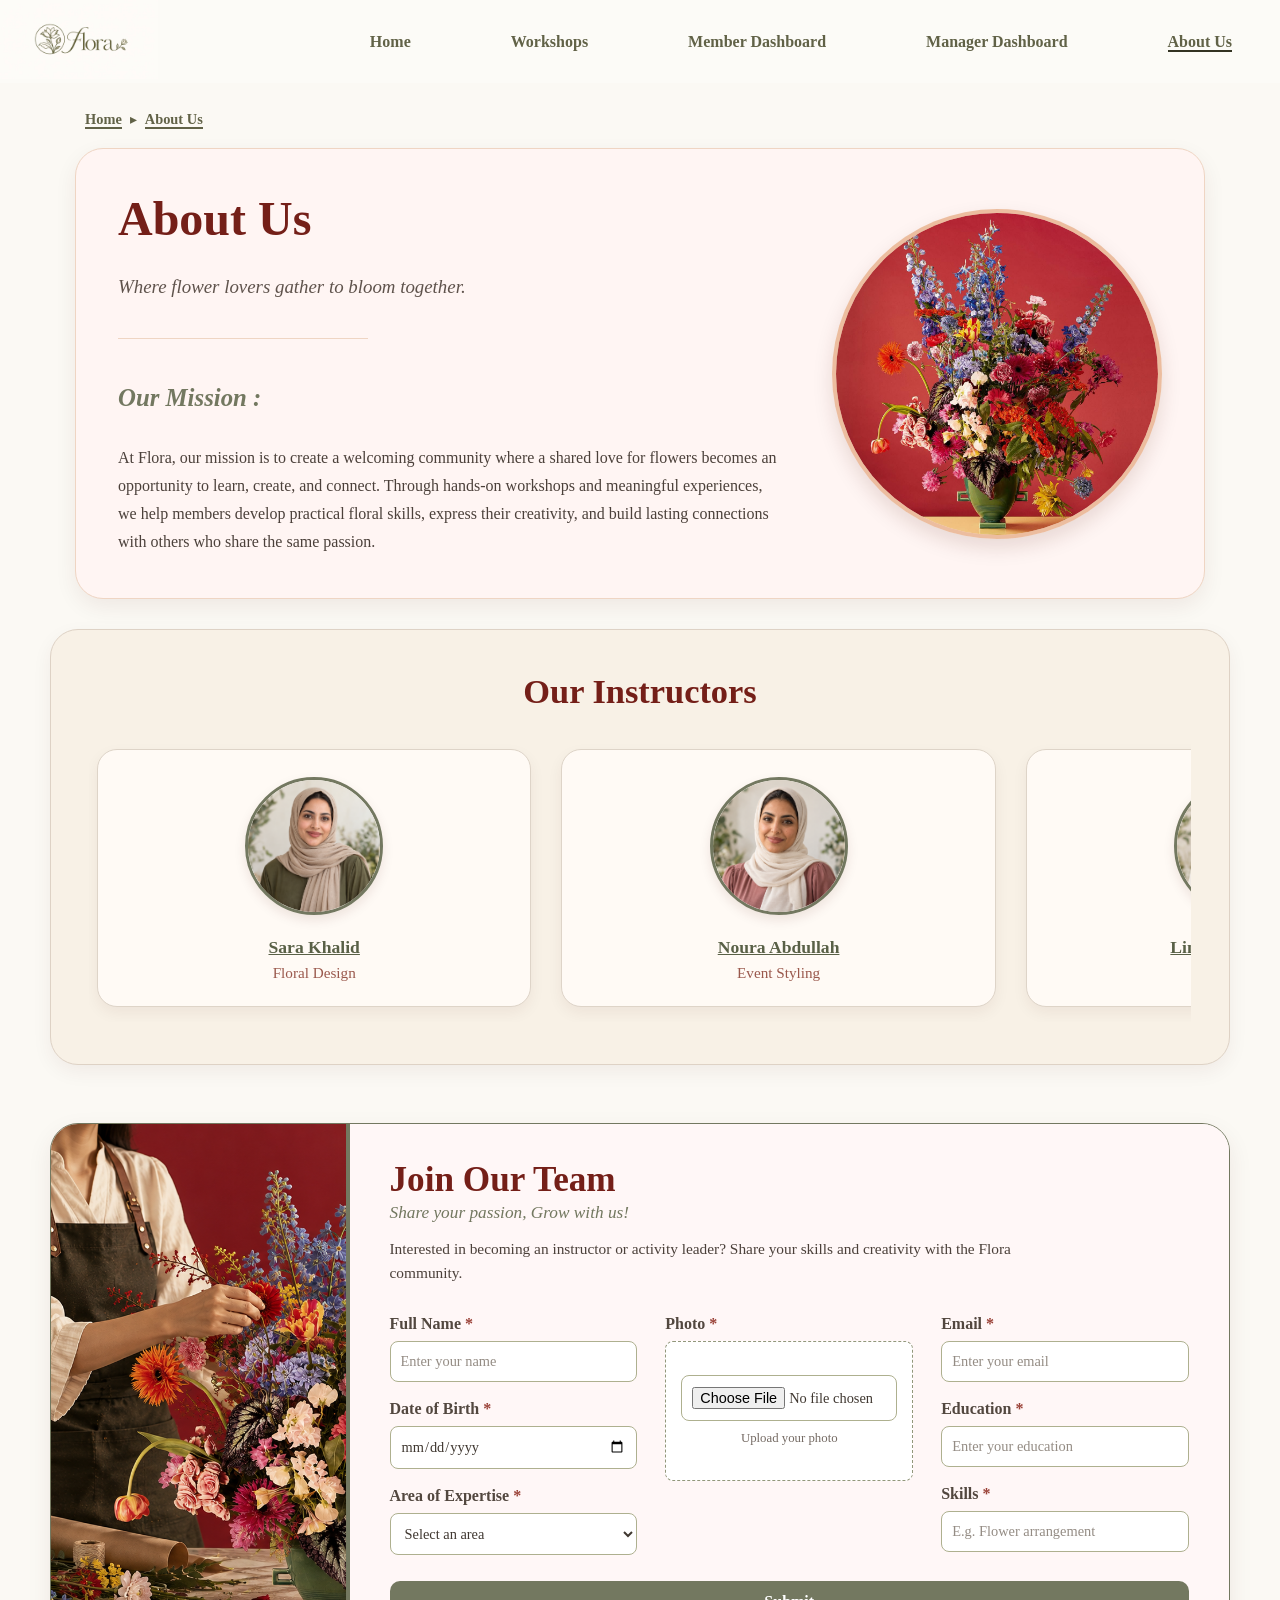
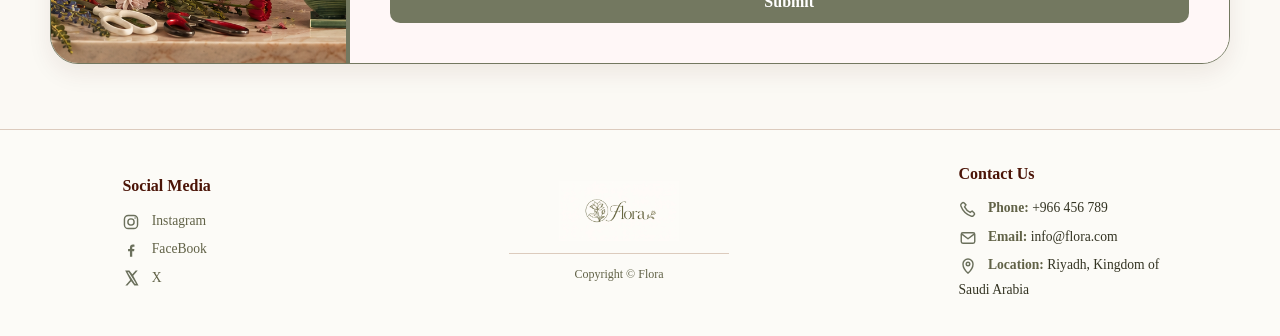
==== commit 847d4cbb: "0" ====
--- a/About_Us.html
+++ b/About_Us.html
@@ -39,15 +39,13 @@
 
         <section class="about-section">
 
-            <nav class="about-breadcrumb" aria-label="Breadcrumb">
+            <nav class="breadcrumb" aria-label="Breadcrumb">
                 <ol>
                     <li>
                         <a href="index.html">Home</a>
                     </li>
 
-                    <li aria-current="page">
-                        About Us
-                    </li>
+                    <li><a href="About_Us.html" aria-current="page">About Us</a></li>
                 </ol>
             </nav>
 
--- a/style.css
+++ b/style.css
@@ -911,26 +911,50 @@
     padding-bottom: 4px;
     border-bottom: 3px solid #CB8589;}
  
-.table-wrap { overflow-x: auto; }
- 
+.table-wrap {
+    overflow-x: auto;
+    padding: 0 24px 32px;
+    margin: 0 -24px -32px;}
+
 .requests table {
     width: 100%;
-    border-collapse: collapse;
-    text-align: center;
-    background: #fff; }
- 
+    border-collapse: separate;
+    border-spacing: 0;
+    border: 1px solid #d8d9c9;
+    border-radius: 22px;
+    overflow: hidden;
+    text-align: left;
+    box-shadow: 0 8px 24px rgba(75, 20, 7, 0.08);}
+
+.requests th {
+    padding: 18px 22px;
+    border: 0;
+    background-color: #e5e7db;
+    color: #4d563f;
+    text-align: left;
+    letter-spacing: 0.02em;}
+
+.requests td {
+    padding: 16px 22px;
+    border: 0;
+    border-top: 1px solid #e6dfd5;
+    background-color: #fffdf9;
+    font-weight: bold;
+    color: #596046;
+    transition: background-color 0.25s ease;}
+
 .requests th,
 .requests td {
-    padding: 12px 14px;
-    border: 1px solid #6B705C;}
- 
-.requests thead th {
-    background: #A5A58D;
-    color: #4b1407;}
- 
-.requests tbody tr:hover { background: #FFE8D6; }
- 
-/* small coloured label in the Status column (Pending / Completed / Declined) */
+    border-left: 1px solid #d8d9c9;}
+
+.requests th:first-child,
+.requests td:first-child {
+    border-left: none;}
+
+.requests tbody tr:nth-child(even) td { background-color: #faf7f1; }
+
+.requests tbody tr:hover td { background-color: #f6e9e2; }
+ 
 .status {
     display: inline-block;
     min-width: 96px;
@@ -1057,7 +1081,7 @@
 
 /*==================== Shared Styles for Manager and Team Pages — tala ====================*/
 
-/*------------------------------------------------shared-text---------------------tala*/
+/*------------------------------------------------text---------------------tala*/
 
 .manager-page,
 .team-page {
@@ -1098,8 +1122,7 @@
 
 /*==================== PAGE 1: Manager Dashboard — tala ====================*/
 
-/*------------------------------------------------Manager-Hero---------------------tala*/
-
+/*------------------------------------------Manager Dashboard Heading--------------------tala*/
 .manager-page .manager-dashboard {
     position: relative;
     z-index: 0;
@@ -1117,9 +1140,10 @@
 
 .manager-page .manager-dashboard p {
     font-size: 1.2rem;
-}
-
-/*------------------------------------------------Manager-Actions---------------------tala*/
+	color: #4b1407;
+}
+
+/*------------------------------------------------Manager Actions---------------------tala*/
 
 .manager-page .manager-actions {
     display: flex;
@@ -1203,7 +1227,7 @@
     box-shadow: 0 12px 24px rgba(75, 20, 7, 0.18);
 }
 
-/*------------------------------------------------My-Workshops---------------------tala*/
+/*------------------------------------------------My Workshops---------------------tala*/
 
 .manager-page .my-workshops {
     max-width: 820px;
@@ -1256,7 +1280,7 @@
 
 /*==================== PAGE 2: Manage Activity Leaders & Instructors — tala ====================*/
 
-/*------------------------------------------------Manage-Team-Hero---------------------tala*/
+/*------------------------------------------------Manage Team Heading---------------------tala*/
 
 .team-page .manage-team {
     padding: 20px 24px 48px;
@@ -1275,7 +1299,7 @@
     font-size: 1rem;
 }
 
-/*------------------------------------------------Current-Instructors---------------------tala*/
+/*------------------------------------------------Current Instructors---------------------tala*/
 
 .team-page .current-team {
     max-width: 820px;
@@ -1329,7 +1353,7 @@
     background-color: #FFE8D6;
 }
 
-/*------------------------------------------------Add-Leader-Instructor---------------------tala*/
+/*------------------------------------------------Add Leader Instructor---------------------tala*/
 
 .team-page .add-team-member {
     max-width: 860px;
@@ -1361,7 +1385,7 @@
     box-shadow: 0 6px 18px rgba(75, 20, 7, 0.12);
 }
 
-/*------------------------------------------------Team-Form-Columns---------------------tala*/
+/*------------------------------------------------Team Form Columns---------------------tala*/
 
 .team-page .form-columns {
     display: flex;
@@ -1403,7 +1427,7 @@
     border: 1px dashed #dccbbd;
 }
 
-/*------------------------------------------------Role-Selection---------------------tala*/
+/*------------------------------------------------Role Selection---------------------tala*/
 
 .team-page .add-team-member fieldset {
     border: 1px solid #dccbbd;
@@ -1426,7 +1450,7 @@
     margin-right: 8px;
 }
 
-/*------------------------------------------------Manage-Team-Buttons---------------------tala*/
+/*------------------------------------------------Manage Team Buttons---------------------tala*/
 
 .team-page .current-team button,
 .team-page .add-team-member button {
@@ -1455,7 +1479,7 @@
 
 /*==================== PAGE 3: Add New Workshop — tala ====================*/
 
-/*------------------------------------------------shared-text---------------------tala*/
+/*------------------------------------------------text---------------------tala*/
 
 .add-workshop-page {
     font-family: Georgia, 'Times New Roman', Times, serif;
@@ -1466,7 +1490,7 @@
     display: flow-root;
 }
 
-/*------------------------------------------------Page-Introduction---------------------tala*/
+/*------------------------------------------------Page Introduction---------------------tala*/
 
 .add-workshop-page .workshop-introduction {
     margin: 0 auto;
@@ -1507,7 +1531,7 @@
     font-style: italic;
 }
 
-/*------------------------------------------------Workshop-Form---------------------tala*/
+/*------------------------------------------------Workshop Form---------------------tala*/
 
 .add-workshop-page .new-workshop-form {
     margin: 0;
@@ -1518,7 +1542,7 @@
     box-shadow: 0 6px 18px rgba(75, 20, 7, 0.12);
 }
 
-/*------------------------------------------------Workshop-Form-Columns---------------------tala*/
+/*------------------------------------------------Workshop Form Columns---------------------tala*/
 
 .add-workshop-page .workshop-form-columns {
     display: flex;
@@ -1532,7 +1556,7 @@
     min-width: 0;
 }
 
-/*------------------------------------------------Workshop-Form-Labels---------------------tala*/
+/*------------------------------------------------Workshop Form Labels---------------------tala*/
 
 .add-workshop-page .workshop-field {
     margin-bottom: 28px;
@@ -1546,7 +1570,7 @@
     font-weight: bold;
 }
 
-/*------------------------------------------------Inputs-Description---------------------tala*/
+/*------------------------------------------------Inputs Description---------------------tala*/
 
 .add-workshop-page .workshop-field input,
 .add-workshop-page .workshop-field textarea {
@@ -1568,7 +1592,7 @@
     resize: vertical;
 }
 
-/*------------------------------------------------Image-Upload---------------------tala*/
+/*------------------------------------------------Image  Upload---------------------tala*/
 
 .add-workshop-page .workshop-field input[type="file"] {
     min-height: 190px;
@@ -1577,7 +1601,7 @@
     background-color: #fcfbf7;
 }
 
-/*------------------------------------------------Field-Effects---------------------tala*/
+/*------------------------------------------------Field Effects---------------------tala*/
 
 .add-workshop-page .workshop-field input:hover,
 .add-workshop-page .workshop-field textarea:hover {
@@ -1590,7 +1614,7 @@
     border-color: #4b1407;
 }
 
-/*------------------------------------------------Submit-Button---------------------tala*/
+/*------------------------------------------------Submit Button---------------------tala*/
 
 .add-workshop-page .workshop-submit {
     text-align: left;
@@ -1968,6 +1992,48 @@
     }
 }
 
+/* Align manager dashboard cards */
+.manager-page .manager-card {
+    display: grid;
+    grid-template-rows: 64px 48px;
+    align-content: center;
+    justify-items: center;
+    align-items: center;
+    gap: 8px;
+
+    height: 160px;
+    min-height: 160px;
+    padding: 20px;
+
+    font-family: Georgia, 'Times New Roman', Times, serif;
+    font-size: 1.5rem;
+    font-weight: bold;
+    line-height: 1;
+    text-align: center;
+}
+
+/* Keep card labels consistent */
+.manager-page .manager-card h2 {
+    display: flex;
+    align-items: center;
+    justify-content: center;
+    min-height: 48px;
+    margin: 0;
+
+    font-family: inherit;
+    font-size: inherit;
+    font-weight: inherit;
+    line-height: 1;
+}
+
+/* Keep both icons the same size */
+.manager-page .manager-icon,
+.manager-page .manager-card img {
+    width: 64px;
+    height: 64px;
+    margin: 0;
+    flex-shrink: 0;
+}
 
 /*======================================================================================================================================================================================tala*/
 
@@ -1983,14 +2049,14 @@
 .join-workshop-page .join-workshop-hero {
     background: linear-gradient(
         135deg,
-        #FBE1CF 0%,
-        #f7d8c3 50%,
-        #f7c9ab 100%
+        #FFE8D6 0%,
+        #f8dece 50%,
+        #fbd4bb 100%
     );
     padding-bottom: 28px;
 }
 .request-subtitle {
-    color: #524141;
+    color: #776161;
     font-style: italic;
 }
 
@@ -2071,7 +2137,7 @@
 
 .join-workshop-form label {
     margin: 0;
-    color: #616247;
+    color: #665050;
     font-weight: bold;
 }
 
@@ -2095,7 +2161,7 @@
 
 /* Placeholder Colors */
 .join-workshop-form input::placeholder {
-    color: #77705f;
+    color: #616247;
     opacity: 1;
 }
 
@@ -2139,8 +2205,10 @@
 
 .join-workshop-required-fields {
     margin: 0;
-    color: #616247;
+    color: #4d5738;
+
     font-size: 0.9rem;
+    font-style: italic;
 }
 
 .join-workshop-form input[type="submit"] {
@@ -2165,7 +2233,7 @@
 /*---------------------------------------- About Us ----------------------------------------*/
 
 .about-page {
-    background-color: #fefcf8;
+    background-color: #fbf9f4;
 }
 
 .about-page .about-section {
@@ -2237,7 +2305,7 @@
 .about-page .about-tagline {
     margin: 0;
 
-    color:  #737860;
+    color:  #5f534c;
 
     font-size: 1.18rem;
     font-style: italic;
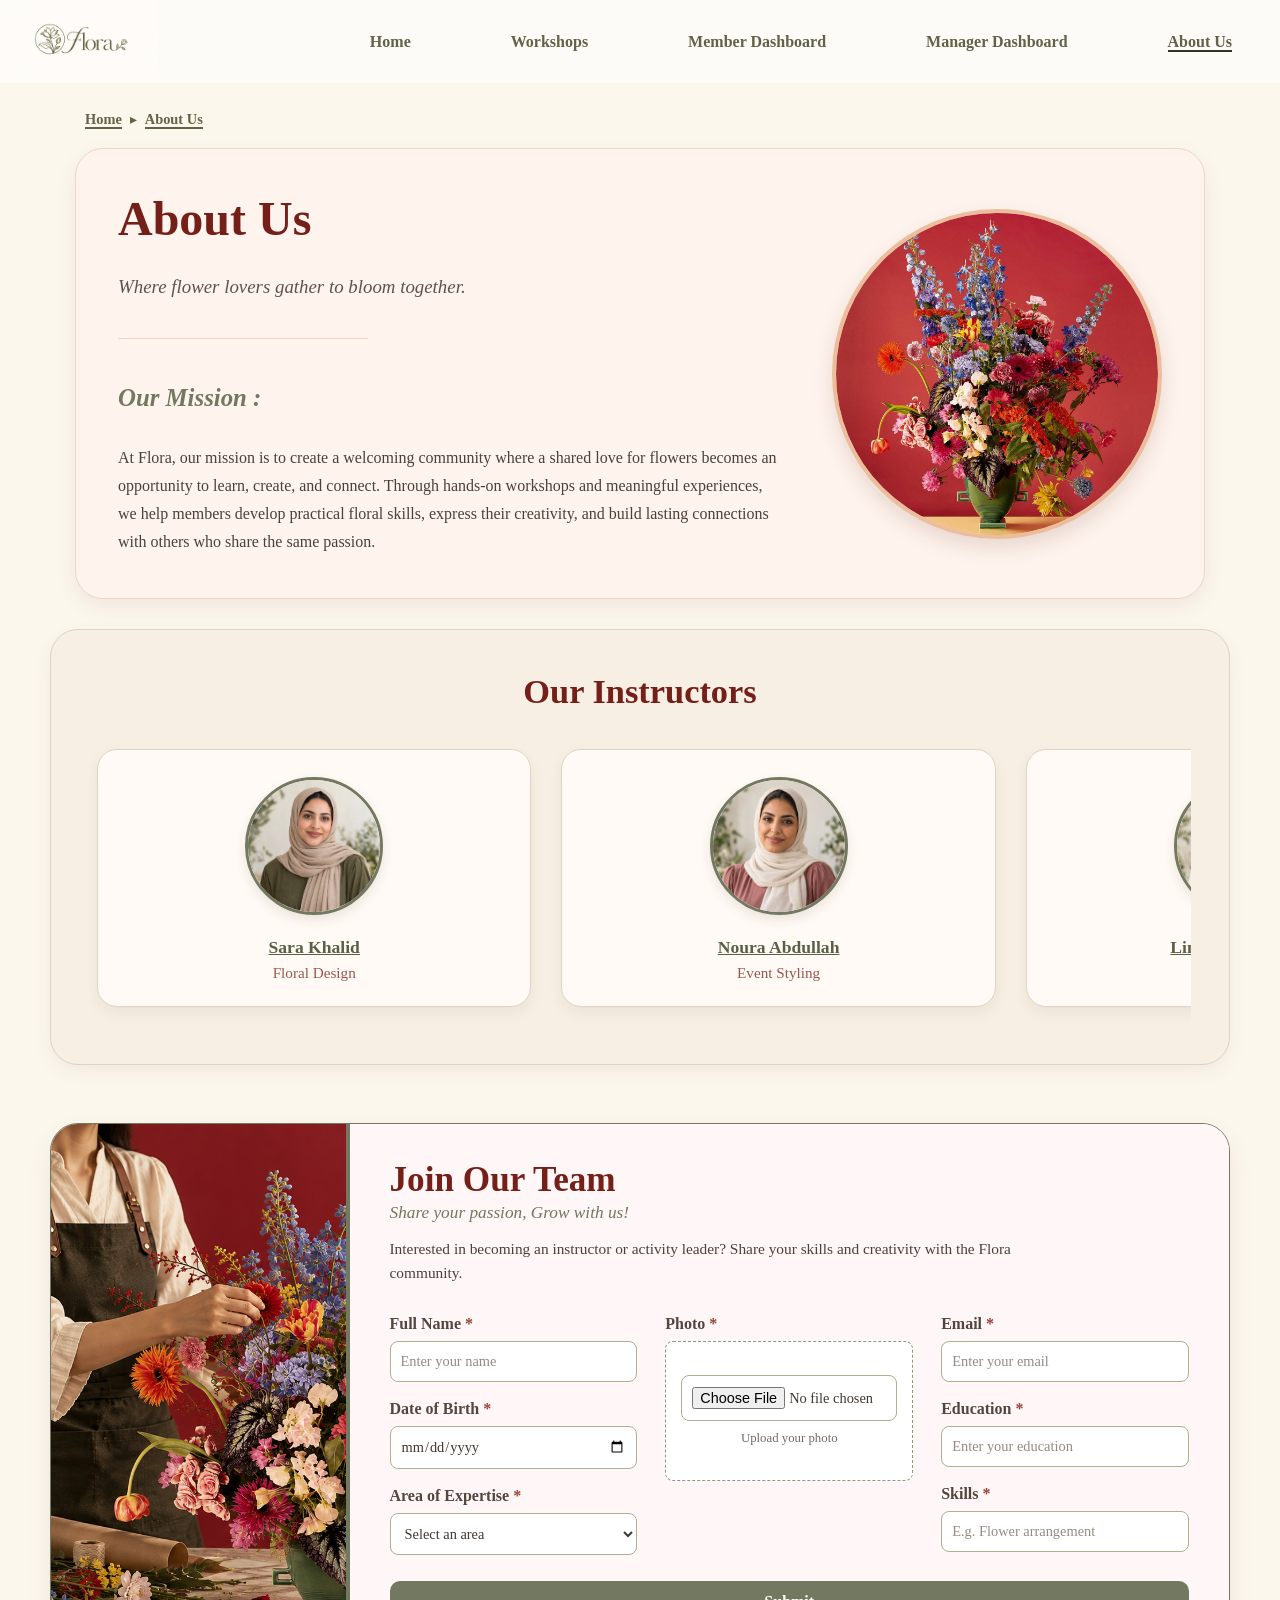
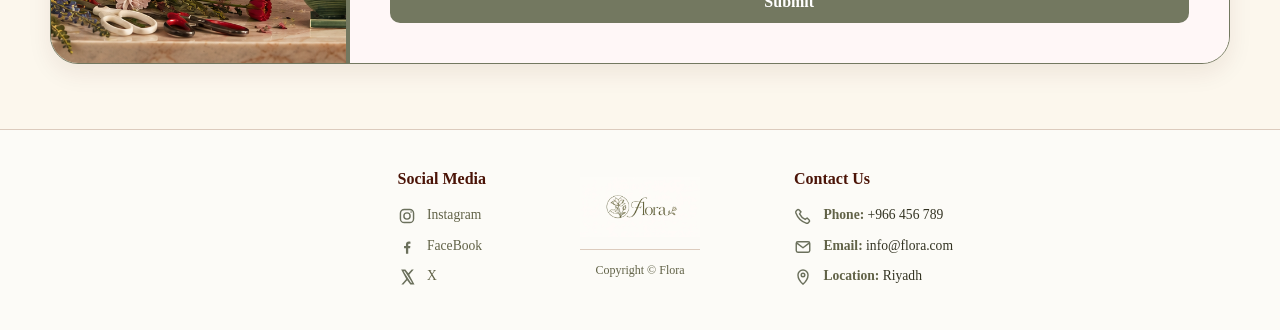
==== commit 42f1d4ca: "Add files via upload" ====
--- a/About_Us.html
+++ b/About_Us.html
@@ -394,7 +394,7 @@
 
                 <li>
                     <strong>Location:</strong>
-                    Riyadh, Kingdom of Saudi Arabia
+                    Riyadh
                 </li>
             </ul>
 
--- a/style.css
+++ b/style.css
@@ -5,8 +5,7 @@
     top: 0;
     right: 0;
     left: 0;
-    z-index: 1000;
-    justify-content: space-between ;}
+    z-index: 1000;}
 
 header div {
     display: flex;
@@ -83,42 +82,58 @@
     color: #333322;}
 /*------------------------- FOOTER - ALL PAGES -------------------------*/
 
+
+/* ==========================================
+   PHASE 3 - RESPONSIVE FOOTER
+   ========================================== */
+
+/* Main Footer */
 footer {
-    display: flex;
-    justify-content: space-between;
+    display: grid;
+    grid-template-columns: 1fr auto 1fr;
+    grid-template-areas: "social logo contact";
+
     align-items: center;
-    padding: 30px 8%;
+    gap: 30px;
+
+    width: 100%;
+    box-sizing: border-box;
+    padding: 35px 7%;
+
     background-color: #fcfbf7;
     border-top: 1px solid #dccbbd;
+
     color: #333322;
     font-family: Georgia, 'Times New Roman', Times, serif;
     line-height: 1.8;
-    gap: 30px;
-}
-
+}
+
+/* Footer Headings */
 footer h3 {
     color: #4b1407;
     font-size: 1rem;
-    margin: 0 0 8px;
-}
-
+    margin: 0 0 10px;
+}
+
+/* Lists */
 footer ul {
-    list-style-type: none;
+    list-style: none;
     margin: 0;
     padding: 0;
 }
 
 footer li {
     font-size: 0.85rem;
-    margin-bottom: 4px;
-}
-
-/*------------------------- Social Media -------------------------*/
-
+    margin-bottom: 6px;
+    overflow-wrap: anywhere;
+}
+
+/* Social Media */
 footer #Social-Media {
-    flex: 1;
+    grid-area: social;
     text-align: left;
-    padding-left: 20px;
+    min-width: 0;
+    padding: 0;
 }
 
 footer #Social-Media a {
@@ -131,17 +146,19 @@
     text-decoration: underline;
 }
 
-/*------------------------- Footer Logo -------------------------*/
-
+/* Footer Logo */
 footer > div {
-    flex: 1;
+    grid-area: logo;
     text-align: center;
+    min-width: 0;
+    margin: 0;
     padding: 0;
-    margin-left: 138px;
-}
+}
+
 footer > div img {
     display: block;
     width: 120px;
+    max-width: 100%;
     height: auto;
     margin: 0 auto 12px;
 }
@@ -149,39 +166,41 @@
 footer > div p {
     border-top: 1px solid #dccbbd;
     padding-top: 10px;
+    margin: 0;
     color: #616247;
     font-size: 0.75rem;
 }
 
-/*------------------------- Contact Us -------------------------*/
-
+/* Contact Us */
 footer #contact-us {
-    flex: 1;
+    grid-area: contact;
     text-align: left;
-    padding-left: 200px;
+    min-width: 0;
+    padding: 0;
 }
 
 footer #contact-us strong {
     color: #616247;
 }
 
-/*------------------------- Footer Icons -------------------------*/
-
+/* Footer Icons */
 footer #Social-Media li::before,
 footer #contact-us li::before {
     content: "";
     display: inline-block;
+
     width: 18px;
     height: 18px;
     margin-right: 8px;
+
     vertical-align: middle;
+
     background-size: contain;
     background-repeat: no-repeat;
     background-position: center;
 }
 
 /* Social Media Icons */
-
 footer #Social-Media li:nth-child(1)::before {
     background-image: url("photos/flora_footer_icons/instagram.svg");
 }
@@ -194,8 +213,7 @@
     background-image: url("photos/flora_footer_icons/x.svg");
 }
 
-/* Contact Us Icons */
-
+/* Contact Icons */
 footer #contact-us li:nth-child(1)::before {
     background-image: url("photos/flora_footer_icons/phone.svg");
 }
@@ -207,9 +225,107 @@
 footer #contact-us li:nth-child(3)::before {
     background-image: url("photos/flora_footer_icons/location.svg");
 }
+
+
+/* ==========================================
+   TABLET RESPONSIVE FOOTER
+   ========================================== */
+
+@media screen and (max-width: 768px) {
+
+    footer {
+        grid-template-columns: 1fr 1fr;
+        grid-template-areas:
+            "social contact"
+            "logo logo";
+
+        gap: 25px 20px;
+        padding: 30px 5%;
+    }
+
+    footer > div {
+        padding-top: 15px;
+    }
+}
+
+
+/* ==========================================
+   MOBILE RESPONSIVE FOOTER
+   ========================================== */
+
+@media screen and (max-width: 480px) {
+
+    footer {
+        grid-template-columns: 1fr;
+        grid-template-areas:
+            "logo"
+            "social"
+            "contact";
+
+        text-align: center;
+        gap: 22px;
+        padding: 25px 20px;
+    }
+
+    footer #Social-Media,
+    footer #contact-us {
+        text-align: center;
+    }
+
+    footer > div {
+        grid-area: logo;
+    }
+
+    footer > div img {
+        width: 100px;
+    }
+
+    footer h3 {
+        font-size: 1rem;
+    }
+
+    footer li {
+        font-size: 0.85rem;
+    }
+
+    footer #Social-Media li::before,
+    footer #contact-us li::before {
+        width: 16px;
+        height: 16px;
+        margin-right: 5px;
+    }
+}
+
 /*---------------------------------------- Shahad's pages: HOME / FLOWER OF THE MONTHE / Workshop Evaluation  ----------------------------------------*/
 
+/*--------------------------------------------back-to-top-button------------------------------------------shahad*/
+#back-to-top {
+    position: fixed;
+    bottom: 25px;
+    right: 25px;
+    z-index: 1000;
+
+    visibility: hidden;
+    pointer-events: none;
+
+    font-size: 0.9rem;
+    color: #f9f9f9;
+    background-color: #6f1c1c;
+    font-family: Georgia, 'Times New Roman', Times, serif;
+
+    padding: 8px;
+    border: none;  
+    border-radius: 4px;
+
+    cursor: pointer;
+    transition: background-color 0.3s ease;
+}
+
+#back-to-top:hover {
+    background-color: #cb8589;
+}
 /*----------------------------------------------------------HOME-Intro----------------------------shahad*/
+
 
 #Intro {
     position: relative;
@@ -224,8 +340,8 @@
     background-image: 
         linear-gradient(
             to right, 
-            rgba(247, 217, 187, 0.5) 0%,   
-            rgba(247, 217, 187, 0.2) 45%, 
+            rgba(247, 217, 187, 0.6) 0%,   
+            rgba(247, 217, 187, 0.5) 45%, 
             rgba(255, 254, 254, 0) 80%     
         ),
         url('photos/home_background_img.jpeg'); 
@@ -259,7 +375,7 @@
     line-height: 1.3;}
 
 #Intro p {
-    font-size: 1.2rem;
+    font-size: 1.3rem;
     font-weight: 500;}
 
 
@@ -457,7 +573,12 @@
     font-weight: 100 ;
     margin-top: auto;}
 
-
+/*--------------------------------------------------------------------------------clock-------------------------shahad*/
+footer #live-clock { 
+    grid-column: 1 / -1;
+    text-align: center;
+    width: 100%;
+    margin: 0 0 15px;}
 
 /*---------------------------------------------------------------------flower-of-the-month-hero---------------------shahad*/
 
@@ -493,15 +614,14 @@
     font-family: Georgia, 'Times New Roman', Times, serif;}
 
 .flower-of-the-month-hero p {
-    font-size: 1.2rem;
-    font-weight: 500;
+    font-size: 1.1rem;
+    font-weight: 500 ;
     max-width: 550px; 
     color: #e2d087;
     padding: 10px 20px;
     line-height: 1.6;
     background-color: #460f38a5;
-    font-family: Georgia, 'Times New Roman', Times, serif;}
-
+    font-family: 'Franklin Gothic Medium', 'Arial Narrow', Arial, sans-serif;}
 
 /*---------------------------------------------------------------------about-flower---------------------shahad*/
 .about-flower {
@@ -1076,10 +1196,11 @@
   
 /*-------------------------------------------------------------------------------------------------------------alya*/
 
+
 /*======================================================================================================================================================================================tala*/
 
 
-/*==================== Shared Styles for Manager and Team Pages — tala ====================*/
+/*==================== Shared Styles — tala ====================*/
 
 /*------------------------------------------------text---------------------tala*/
 
@@ -1115,7 +1236,6 @@
     font-weight: bold;
 }
 
-.manager-page .breadcrumb span,
 .team-page .breadcrumb span {
     color: #333322;
 }
@@ -1157,14 +1277,13 @@
 }
 
 .manager-page .manager-card {
-    display: flex;
-    flex-direction: column;
+    display: grid;
     align-items: center;
     justify-content: center;
     gap: 8px;
     flex: 1 1 280px;
-    height: 150px;
-    min-height: 130px;
+    height: 160px;
+    min-height: 160px;
     min-width: 0;
     padding: 20px;
     border: 1px solid #6B705C;
@@ -1180,20 +1299,26 @@
                 border-color 0.2s,
                 transform 0.25s,
                 box-shadow 0.25s;
+    grid-template-rows: 64px 48px;
+    align-content: center;
+    justify-items: center;
+    font-family: Georgia, 'Times New Roman', Times, serif;
+    line-height: 1;
 }
 
 .manager-page .manager-card h2 {
-    font-size: 1.25rem;
+    font-size: inherit;
     font-weight: inherit;
-    line-height: 1.1;
+    line-height: 1;
     margin: 0;
-}
-
-.manager-page .manager-card p {
-    font-size: 0.9rem;
-    color: #333322;
-    margin: 0;
-}
+    display: flex;
+    align-items: center;
+    justify-content: center;
+    min-height: 48px;
+    font-family: inherit;
+}
+
+
 
 .manager-page .manager-icon {
     display: flex;
@@ -1208,6 +1333,7 @@
     font-weight: bold;
     line-height: 1;
     color: #4b1407;
+    margin: 0;
 }
 
 .manager-page .manager-card img {
@@ -1218,6 +1344,7 @@
     padding: 12px;
     border-radius: 50%;
     background-color: #D7B29D;
+    margin: 0;
 }
 
 .manager-page .manager-card:hover {
@@ -1245,38 +1372,47 @@
 
 .manager-page .my-workshops table {
     width: 100%;
-    border-collapse: collapse;
+    border-collapse: separate;
     background-color: #ffffff;
     text-align: center;
+    border-spacing: 0;
+    border: 1px solid #d8d9c9;
+    border-radius: 22px;
+    overflow: hidden;
+    box-shadow: 0 8px 24px rgba(75, 20, 7, 0.08);
 }
 
 .manager-page .my-workshops th {
-    padding: 12px 14px;
-    border: 1px solid #6B705C;
-    background-color: #A5A58D;
-    color: #4b1407;
+    padding: 18px 22px;
+    border: 0;
+    background-color: #e5e7db;
+    color: #4d563f;
+    text-align: left;
+    letter-spacing: 0.02em;
 }
 
 .manager-page .my-workshops td {
-    padding: 12px 14px;
-    border: 1px solid #6B705C;
+    padding: 16px 22px;
+    border: 0;
     vertical-align: middle;
     overflow-wrap: anywhere;
+    border-top: 1px solid #e6dfd5;
+    background-color: #fffdf9;
+    transition: background-color 0.25s ease;
 }
 
 .manager-page .my-workshops img {
     display: block;
-    width: 80px;
+    width: 100px;
     max-width: 100%;
-    height: 60px;
+    height: 72px;
     object-fit: cover;
     margin: 0 auto;
-    border-radius: 8px;
-}
-
-.manager-page .my-workshops tbody tr:hover {
-    background-color: #FFE8D6;
-}
+    border-radius: 14px;
+    box-shadow: 0 4px 10px rgba(75, 20, 7, 0.12);
+}
+
+
 
 /*==================== PAGE 2: Manage Activity Leaders & Instructors — tala ====================*/
 
@@ -1317,41 +1453,56 @@
 
 .team-page .current-team table {
     width: 100%;
-    border-collapse: collapse;
+    border-collapse: separate;
     background-color: #ffffff;
     text-align: center;
+    border-spacing: 0;
+    border: 1px solid #d8d9c9;
+    border-radius: 22px;
+    overflow: hidden;
+    box-shadow: 0 8px 24px rgba(75, 20, 7, 0.08);
 }
 
 .team-page .current-team th {
-    padding: 12px 14px;
-    border: 1px solid #6B705C;
-    background-color: #A5A58D;
-    color: #4b1407;
+    padding: 17px 18px;
+    border: 0;
+    background-color: #e5e7db;
+    color: #4d563f;
+    font-size: 0.95rem;
 }
 
 .team-page .current-team td {
-    padding: 12px 14px;
-    border: 1px solid #6B705C;
+    padding: 18px;
+    border: 0;
     vertical-align: middle;
     overflow-wrap: anywhere;
+    border-top: 1px solid #e6dfd5;
+    background-color: #fffdf9;
+    transition: background-color 0.25s ease;
 }
 
 .team-page .current-team img {
     display: block;
-    width: 50px;
-    height: 50px;
+    width: 64px;
+    height: 64px;
     object-fit: cover;
     margin: 0 auto;
     border-radius: 50%;
+    border: 3px solid #fffdf9;
+    box-shadow: 0 0 0 1px #d8d9c9,
+                0 4px 10px rgba(75, 20, 7, 0.08);
+    transition: transform 0.25s ease;
 }
 
 .team-page .current-team label {
     font-weight: bold;
-}
-
-.team-page .current-team tbody tr:hover {
-    background-color: #FFE8D6;
-}
+    display: inline-block;
+    color: #596046;
+    transition: transform 0.25s ease, color 0.25s ease;
+    cursor: pointer;
+}
+
+
 
 /*------------------------------------------------Add Leader Instructor---------------------tala*/
 
@@ -1383,6 +1534,8 @@
     border: 1px solid #dccbbd;
     border-radius: 20px;
     box-shadow: 0 6px 18px rgba(75, 20, 7, 0.12);
+    animation: request-rise 0.5s ease;
+    transition: transform 0.25s ease, box-shadow 0.25s ease;
 }
 
 /*------------------------------------------------Team Form Columns---------------------tala*/
@@ -1406,7 +1559,7 @@
 .team-page .form-field label {
     display: block;
     font-weight: bold;
-    color: #4b1407;
+    color: #616247;
     margin-bottom: 6px;
 }
 
@@ -1420,6 +1573,9 @@
     color: #333322;
     font-family: Georgia, 'Times New Roman', Times, serif;
     font-size: 1rem;
+    transition: border-color 0.2s ease,
+                background-color 0.2s ease,
+                box-shadow 0.2s ease;
 }
 
 .team-page .form-field input[type="file"] {
@@ -1438,7 +1594,7 @@
 
 .team-page .add-team-member legend {
     padding: 0 6px;
-    color: #4b1407;
+    color: #616247;
     font-weight: bold;
 }
 
@@ -1540,6 +1696,8 @@
     border: 1px solid #dccbbd;
     border-radius: 20px;
     box-shadow: 0 6px 18px rgba(75, 20, 7, 0.12);
+    animation: request-rise 0.5s ease;
+    transition: transform 0.25s ease, box-shadow 0.25s ease;
 }
 
 /*------------------------------------------------Workshop Form Columns---------------------tala*/
@@ -1559,13 +1717,13 @@
 /*------------------------------------------------Workshop Form Labels---------------------tala*/
 
 .add-workshop-page .workshop-field {
-    margin-bottom: 28px;
+    margin-bottom: 24px;
 }
 
 .add-workshop-page .workshop-field label {
     display: block;
-    margin-bottom: 8px;
-    color: #4b1407;
+    margin-bottom: 6px;
+    color: #616247;
     font-size: 1rem;
     font-weight: bold;
 }
@@ -1585,6 +1743,9 @@
     font-family: Georgia, 'Times New Roman', Times, serif;
     font-size: 1rem;
     line-height: 1.5;
+    transition: border-color 0.2s ease,
+                background-color 0.2s ease,
+                box-shadow 0.2s ease;
 }
 
 .add-workshop-page .workshop-field textarea {
@@ -1601,18 +1762,7 @@
     background-color: #fcfbf7;
 }
 
-/*------------------------------------------------Field Effects---------------------tala*/
-
-.add-workshop-page .workshop-field input:hover,
-.add-workshop-page .workshop-field textarea:hover {
-    border-color: #4b1407;
-}
-
-.add-workshop-page .workshop-field input:focus,
-.add-workshop-page .workshop-field textarea:focus {
-    background-color: #fcfbf7;
-    border-color: #4b1407;
-}
+
 
 /*------------------------------------------------Submit Button---------------------tala*/
 
@@ -1700,11 +1850,7 @@
     min-height: 46px;
 }
 
-.add-workshop-page .workshop-field label,
-.team-page .form-field label,
-.team-page .add-team-member legend {
-    color: #616247;
-}
+
 
 .add-workshop-page .workshop-field input:focus,
 .add-workshop-page .workshop-field textarea:focus,
@@ -1724,11 +1870,7 @@
 
 /*------------------------------Form effects and floral divider---------------------tala*/
 
-.team-page .add-team-member form,
-.add-workshop-page .new-workshop-form {
-    animation: request-rise 0.5s ease;
-    transition: transform 0.25s ease, box-shadow 0.25s ease;
-}
+
 
 .team-page .add-team-member form:hover,
 .add-workshop-page .new-workshop-form:hover {
@@ -1736,11 +1878,7 @@
     box-shadow: 0 12px 24px rgba(75, 20, 7, 0.16);
 }
 
-.team-page .form-field input {
-    transition: border-color 0.2s ease,
-                background-color 0.2s ease,
-                box-shadow 0.2s ease;
-}
+
 
 .team-page .team-floral-divider,
 .add-workshop-page .team-floral-divider {
@@ -1793,20 +1931,8 @@
     margin-bottom: 24px;
 }
 
-.add-workshop-page .workshop-field {
-    margin-bottom: 24px;
-}
-
-.add-workshop-page .workshop-field label {
-    margin-bottom: 6px;
-}
-
-.add-workshop-page .workshop-field input,
-.add-workshop-page .workshop-field textarea {
-    transition: border-color 0.2s ease,
-                background-color 0.2s ease,
-                box-shadow 0.2s ease;
-}
+
+
 
 @media (max-width: 600px) {
     .add-workshop-page .add-workshop-panel {
@@ -1823,45 +1949,6 @@
 
 /*------------------------------Manager workshop table details---------------------tala*/
 
-.manager-page .manager-icon {
-    color: #4b1407;
-}
-
-.manager-page .manager-people-icon {
-    display: block;
-    width: 64px;
-    height: 64px;
-    padding: 14px;
-    border-radius: 50%;
-    background-color: #D7B29D;
-    color: #4b1407;
-}
-
-.manager-page .my-workshops table {
-    border-collapse: separate;
-    border-spacing: 0;
-    border: 1px solid #d8d9c9;
-    border-radius: 22px;
-    overflow: hidden;
-    box-shadow: 0 8px 24px rgba(75, 20, 7, 0.08);
-}
-
-.manager-page .my-workshops th {
-    padding: 18px 22px;
-    border: 0;
-    background-color: #e5e7db;
-    color: #4d563f;
-    text-align: left;
-    letter-spacing: 0.02em;
-}
-
-.manager-page .my-workshops td {
-    padding: 16px 22px;
-    border: 0;
-    border-top: 1px solid #e6dfd5;
-    background-color: #fffdf9;
-    transition: background-color 0.25s ease;
-}
 
 .manager-page .my-workshops td:first-child {
     width: 150px;
@@ -1878,39 +1965,11 @@
     background-color: #faf7f1;
 }
 
-.manager-page .my-workshops img {
-    width: 100px;
-    height: 72px;
-    border-radius: 14px;
-    box-shadow: 0 4px 10px rgba(75, 20, 7, 0.12);
-}
+
 
 /*------------------------------Current team table details---------------------tala*/
 
-.team-page .current-team table {
-    border-collapse: separate;
-    border-spacing: 0;
-    border: 1px solid #d8d9c9;
-    border-radius: 22px;
-    overflow: hidden;
-    box-shadow: 0 8px 24px rgba(75, 20, 7, 0.08);
-}
-
-.team-page .current-team th {
-    padding: 17px 18px;
-    border: 0;
-    background-color: #e5e7db;
-    color: #4d563f;
-    font-size: 0.95rem;
-}
-
-.team-page .current-team td {
-    padding: 18px;
-    border: 0;
-    border-top: 1px solid #e6dfd5;
-    background-color: #fffdf9;
-    transition: background-color 0.25s ease;
-}
+
 
 .team-page .current-team tbody tr:nth-child(even) td {
     background-color: #faf7f1;
@@ -1931,21 +1990,6 @@
     width: 28%;
 }
 
-.team-page .current-team img {
-    width: 64px;
-    height: 64px;
-    border: 3px solid #fffdf9;
-    box-shadow: 0 0 0 1px #d8d9c9,
-                0 4px 10px rgba(75, 20, 7, 0.08);
-    transition: transform 0.25s ease;
-}
-
-.team-page .current-team label {
-    display: inline-block;
-    color: #596046;
-    transition: transform 0.25s ease, color 0.25s ease;
-    cursor: pointer;
-}
 
 .team-page .current-team tbody tr:hover img {
     transform: translateY(-3px) scale(1.04);
@@ -1968,12 +2012,11 @@
 }
 
 @media (max-width: 600px) {
-    .team-page .add-team-member,
-    .add-workshop-page .new-workshop-form {
-        margin-left: 16px;
-        margin-right: 16px;
-        padding: 24px 16px;
-    }
+    .team-page .add-team-member {
+    margin-left: 16px;
+    margin-right: 16px;
+    padding: 24px 16px;
+}
 
     .team-page .add-team-member form {
         padding: 20px 14px;
@@ -1992,58 +2035,15 @@
     }
 }
 
-/* Align manager dashboard cards */
-.manager-page .manager-card {
-    display: grid;
-    grid-template-rows: 64px 48px;
-    align-content: center;
-    justify-items: center;
-    align-items: center;
-    gap: 8px;
-
-    height: 160px;
-    min-height: 160px;
-    padding: 20px;
-
-    font-family: Georgia, 'Times New Roman', Times, serif;
-    font-size: 1.5rem;
-    font-weight: bold;
-    line-height: 1;
-    text-align: center;
-}
-
-/* Keep card labels consistent */
-.manager-page .manager-card h2 {
-    display: flex;
-    align-items: center;
-    justify-content: center;
-    min-height: 48px;
-    margin: 0;
-
-    font-family: inherit;
-    font-size: inherit;
-    font-weight: inherit;
-    line-height: 1;
-}
-
-/* Keep both icons the same size */
-.manager-page .manager-icon,
-.manager-page .manager-card img {
-    width: 64px;
-    height: 64px;
-    margin: 0;
-    flex-shrink: 0;
-}
 
 /*======================================================================================================================================================================================tala*/
 
-
 /*======================================== Norah's Pages ========================================*/
 
 /*---------------------------------------- Request to Join ----------------------------------------*/
 
 .join-workshop-page {
-    background-color: #fdfbf5;
+    background-color: #fffbf4;
 }
 
 .join-workshop-page .join-workshop-hero {
@@ -2233,7 +2233,7 @@
 /*---------------------------------------- About Us ----------------------------------------*/
 
 .about-page {
-    background-color: #fbf9f4;
+    background-color: #fcf7ed;
 }
 
 .about-page .about-section {
@@ -2248,26 +2248,6 @@
 
 }
 
-.about-page .about-breadcrumb {
-    margin-bottom: 18px;
-
-    color: #665b57;
-}
-
-.about-page .about-breadcrumb a {
-    color: #665b57;
-
-
-    font-weight: bold;
-}
-
-.about-page .about-breadcrumb a:hover {
-    color: #8a3b32;
-}
-
-.about-page .about-breadcrumb span {
-    margin-left: 6px;
-}
 
 .about-page .about-card {
     display: flex;
@@ -2279,7 +2259,7 @@
 
     padding: 42px;
 
-    background-color: #fff5f3;
+    background-color: #fef4ed;
 
     border: 1px solid #efd5c3;
     border-radius: 28px;
@@ -2389,7 +2369,7 @@
 
     box-sizing: border-box;
 
-    background-color: #f8f1e6;
+    background-color: #f7efe3;
 
     border: 1px solid #ded2c5;
     border-radius: 28px;
@@ -2718,23 +2698,7 @@
     padding: 30px 25px 60px;
 }
 
-.profile-breadcrumb {
-    margin-bottom: 32px;
-    color: #756c63;
-}
-
-.profile-breadcrumb a {
-    color: #6e7463;
-    text-decoration: underline;
-}
-
-.profile-breadcrumb a:hover {
-    color: #a85b55;
-}
-
-.profile-breadcrumb span {
-    margin: 0 7px;
-}
+
 
 .profile-heading {
     text-align: center;
@@ -2874,3 +2838,130 @@
         height: 120px;
     }
 }
+
+
+
+/*----------------------------------------------------------------------------------------------PAGE RESPONSIVE----------*/
+/* ==========================================
+   PHASE 3 - HOME PAGE RESPONSIVE DESIGN
+   ========================================== */
+
+/* Tablet screens */
+@media screen and (max-width: 768px) {
+
+    /* Navigation */
+    header div {
+        flex-direction: column;
+        padding: 10px;
+        gap: 10px;
+    }
+
+    header div ul {
+        gap: 15px;
+        flex-wrap: wrap;
+        justify-content: center;
+    }
+
+    header div ul li a {
+        font-size: 14px;
+    }
+
+    body {
+        padding-top: 130px;
+    }
+
+    /* Intro Section */
+    #Intro {
+        min-height: 65vh;
+        padding: 40px 5%;
+        background-position: center;
+        background-size: contain;
+
+        background-image: 
+        linear-gradient(
+            to right, 
+            rgba(247, 217, 187, 0.9) 0%,   
+            rgba(247, 217, 187, 0.5) 70%, 
+            rgba(255, 254, 254, 0.1) 98%     
+        ),
+        url('photos/home_background_img.jpeg'); 
+    }
+
+    #Intro h1 {
+        font-size: 3.5rem;
+    }
+
+    #Intro h2 {
+        font-size: 1.7rem;
+    }
+
+    #Intro p {
+        font-size: 1.1rem;
+    }
+}
+
+
+/* Mobile screens */
+@media screen and (max-width: 480px) {
+
+    /* Navigation */
+    header div ul {
+        gap: 10px;
+    }
+
+    header div ul li a {
+        font-size: 12px;
+    }
+
+    /* Intro Section */
+    #Intro {
+        min-height: 60vh;
+        padding: 30px 20px;
+    }
+
+    #Intro h1 {
+        font-size: 2.8rem;
+    }
+
+    #Intro h2 {
+        font-size: 1.4rem;
+    }
+
+    #Intro p {
+        font-size: 1rem;
+        line-height: 1.6;
+    }
+}
+
+
+
+/* Balance Footer Sections on Desktop */
+
+@media screen and (min-width: 769px) {
+  footer {
+    grid-template-columns: 1fr auto 1fr;
+  }
+
+  footer #Social-Media {
+    grid-area: social;
+    justify-self: end;
+    text-align: left;
+    width: max-content;
+    max-width: 100%;
+    margin-right: clamp(35px, 5vw, 75px);
+  }
+
+  footer > div {
+    grid-area: logo;
+    justify-self: center;
+  }
+
+  footer #contact-us {
+    grid-area: contact;
+    justify-self: start;
+    text-align: left;
+    width: max-content;
+    max-width: 100%;
+    margin-left: clamp(35px, 5vw, 75px);
+  }
+}
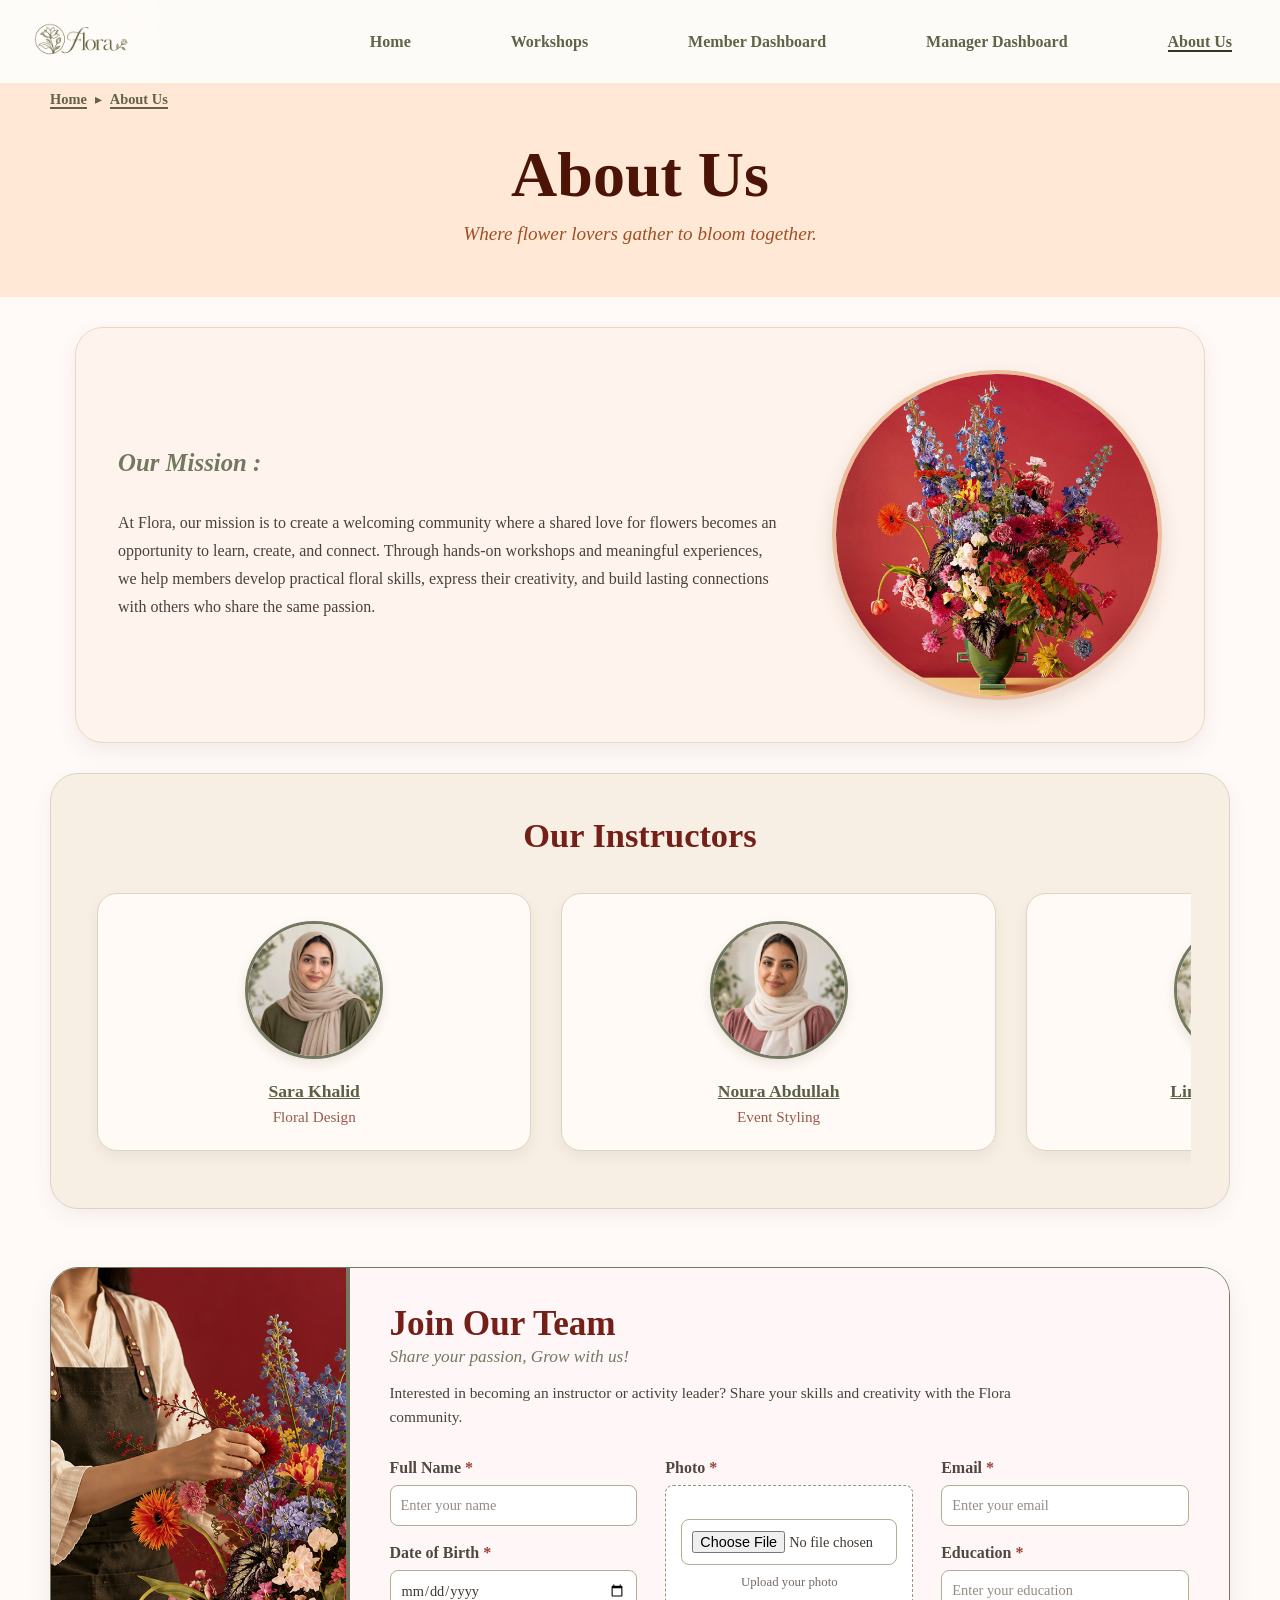
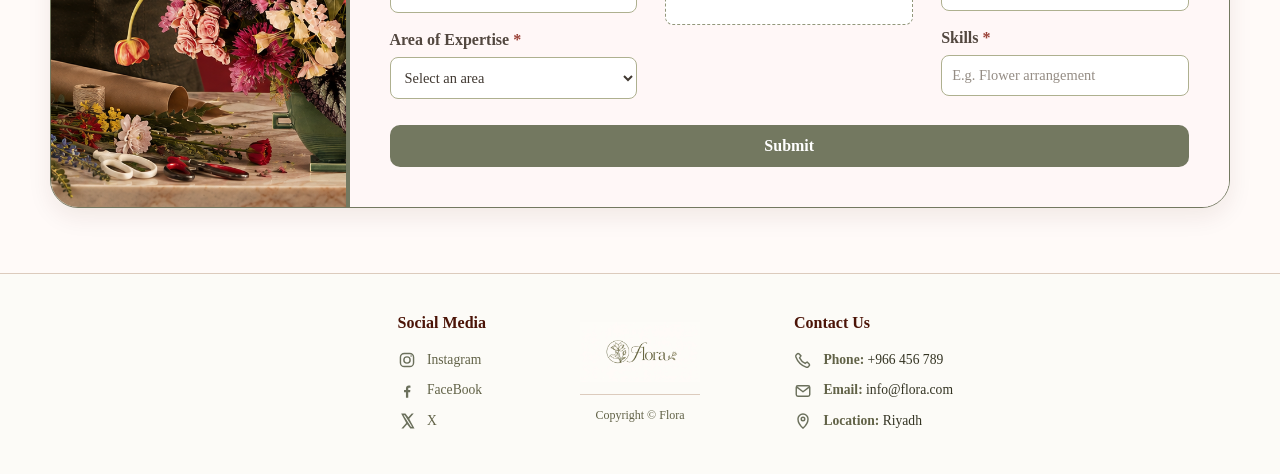
==== commit a60a862d: "." ====
--- a/About_Us.html
+++ b/About_Us.html
@@ -37,33 +37,31 @@
 
         <!-- ************************************* About Us ************************************* -->
 
-        <section class="about-section">
-
-            <nav class="breadcrumb" aria-label="Breadcrumb">
-                <ol>
-                    <li>
-                        <a href="index.html">Home</a>
-                    </li>
-
-                    <li><a href="About_Us.html" aria-current="page">About Us</a></li>
-                </ol>
-            </nav>
-
-
-            <div class="about-card">
-
-                <div class="about-content">
-
-                    <h1>About Us</h1>
-
-                    <p class="about-tagline">
-                        Where flower lovers gather to bloom together.
-                    </p>
-
-                    <div class="about-divider"></div>
-
-                    <h2>Our Mission :</h2>
-
+        <section class="about-page-intro">
+
+    <nav class="breadcrumb" aria-label="Breadcrumb">
+        <ol>
+            <li><a href="index.html">Home</a></li>
+            <li><a href="About_Us.html" aria-current="page">About Us</a></li>
+        </ol>
+    </nav>
+
+    <div class="about-heading-content">
+        <h1 class="about-main-heading">About Us</h1>
+        <p class="about-tagline">
+            Where flower lovers gather to bloom together.
+        </p>
+    </div>
+
+</section>
+
+<section class="about-section">
+
+    <div class="about-card">
+
+        <div class="about-content">
+
+            <h2>Our Mission :</h2>
                     <p class="mission-text">
                         At Flora, our mission is to create a welcoming community
                         where a shared love for flowers becomes an opportunity
@@ -204,11 +202,11 @@
                                 </label>
 
                                 <input
-                                    type="date"
-                                    id="team-birth-date"
-                                    name="team-birth-date"
-                                    required>
-
+                                 type="date"
+                                 id="team-birth-date"
+                                 name="team-birth-date"
+                                 max="2008-12-31"
+                                   required>
                             </div>
 
 
@@ -266,6 +264,7 @@
                                         type="file"
                                         id="team-photo"
                                         name="team-photo"
+                                        accept="image/*"
                                         required>
 
                                     <small>Upload your photo</small>
@@ -401,7 +400,7 @@
         </section>
 
     </footer>
-
+<script src="script.js"></script>
 </body>
 
 </html>
--- a/style.css
+++ b/style.css
@@ -19,10 +19,25 @@
 
 header div ul {
     display: flex;
+    flex-wrap: wrap;
     list-style: none;
-    gap: 100px;}
+    gap: 100px ;}
+
+@media screen and (max-width: 1150px) {
+    header div {
+        padding: 10px 2em;
+        gap: 15px;
+    }
+
+    header div ul {
+        flex-wrap: wrap;
+        justify-content: center;
+        gap: 25px;
+    }
+}
 
 header div ul li a {
+    white-space: nowrap;
     text-decoration: none;
     color: #616247;
     font-weight: bold;
@@ -298,32 +313,6 @@
 
 /*---------------------------------------- Shahad's pages: HOME / FLOWER OF THE MONTHE / Workshop Evaluation  ----------------------------------------*/
 
-/*--------------------------------------------back-to-top-button------------------------------------------shahad*/
-#back-to-top {
-    position: fixed;
-    bottom: 25px;
-    right: 25px;
-    z-index: 1000;
-
-    visibility: hidden;
-    pointer-events: none;
-
-    font-size: 0.9rem;
-    color: #f9f9f9;
-    background-color: #6f1c1c;
-    font-family: Georgia, 'Times New Roman', Times, serif;
-
-    padding: 8px;
-    border: none;  
-    border-radius: 4px;
-
-    cursor: pointer;
-    transition: background-color 0.3s ease;
-}
-
-#back-to-top:hover {
-    background-color: #cb8589;
-}
 /*----------------------------------------------------------HOME-Intro----------------------------shahad*/
 
 
@@ -573,7 +562,62 @@
     font-weight: 100 ;
     margin-top: auto;}
 
-/*--------------------------------------------------------------------------------clock-------------------------shahad*/
+
+
+/*--------------------------------------------back-to-top-button     JS------------------------------------------shahad*/
+#back-to-top {
+    position: fixed;
+    bottom: 25px;
+    right: 25px;
+    z-index: 1000;
+
+    visibility: hidden;
+    pointer-events: none;
+
+    font-size: 0.9rem;
+    color: #f9f9f9;
+    background-color: #6f1c1c;
+    font-family: Georgia, 'Times New Roman', Times, serif;
+
+    padding: 8px;
+    border: none;  
+    border-radius: 4px;
+
+    cursor: pointer;
+    transition: background-color 0.3s ease;
+}
+
+#back-to-top:hover {
+    background-color: #cb8589;
+}
+
+
+
+/*--------------------------------------------themeToggleBtn     JS------------------------------------------shahad*/
+#themeToggleBtn {
+    position: fixed;
+    bottom: 25px;
+    left: 25px;
+    z-index: 1000;
+
+    font-size: 0.9rem;
+    color: #f9f9f9;
+    background-color: #6f1c1c;
+    font-family: Georgia, 'Times New Roman', Times, serif;
+
+    padding: 8px;
+    border: none;  
+    border-radius: 100px;
+
+    cursor: pointer;
+    transition: background-color 0.3s ease;
+}
+
+#themeToggleBtn:hover {
+    background-color: #cb8589;
+}
+
+/*--------------------------------------------------------------------------------clock    JS-------------------------shahad*/
 footer #live-clock { 
     grid-column: 1 / -1;
     text-align: center;
@@ -801,14 +845,17 @@
 .to-rate-in-stars input:checked ~ .star {
     color: #ffda71;}
 
-.form-group input[type="text"] {
+.form-group textarea {
     padding: 12px 15px;
     font-size: 1rem;
+    font-family: Georgia, serif;
     border: 1px solid #ccc;
-    border-radius: 6px;
+    border-radius: 6px; 
     outline: none;
     width: 100%;
     max-width: 400px;
+    min-height: 100px;
+    resize: vertical;
     box-sizing: border-box;}
 
 .photo-upload-box {
@@ -2230,16 +2277,63 @@
     background-color: #4b1407;
     transform: translateY(-2px);
 }
+/* Display Submitted Workshop Requests */
+
+.join-workshop-page #join-workshop-requests {
+    margin-top: 25px;
+}
+
+.join-workshop-page #join-workshop-requests:empty {
+    display: none;
+}
+
+.join-workshop-page #join-workshop-requests h3 {
+    text-align: center;
+    color: #6e1111;
+    font-size: 1.5rem;
+    margin-bottom: 20px;
+}
+
+.join-workshop-page #join-workshop-requests p {
+    background-color: #fcf8ef;
+    border: 1px solid #dccbbd;
+    border-radius: 12px;
+    padding: 18px 20px;
+    margin-bottom: 12px;
+    color: #333322;
+    line-height: 1.8;
+    box-shadow: 0 4px 12px rgba(75, 20, 7, 0.08);
+}
+
+
 /*---------------------------------------- About Us ----------------------------------------*/
 
 .about-page {
-    background-color: #fcf7ed;
-}
-
+    background-color: #fffaf8;
+}
+
+/* About Us Page Heading */
+
+.about-page .about-page-intro {
+    background-color: #FFE8D6;
+    padding: 20px 24px 48px;
+    font-family: Georgia, 'Times New Roman', Times, serif;
+}
+
+.about-page .about-page-intro .breadcrumb {
+    max-width: 1180px;
+    margin: 0 auto 32px;
+}
+
+.about-page .about-heading-content {
+    max-width: 900px;
+    margin: 0 auto;
+    text-align: center;
+}
 .about-page .about-section {
     max-width: 1180px;
 
-    margin: 40px auto 30px;
+    margin: 30px auto;
     padding: 0 25px;
 
     box-sizing: border-box;
@@ -2274,30 +2368,22 @@
     width: 60%;
 }
 
-.about-page .about-content h1 {
+.about-page .about-main-heading {
     margin: 0 0 10px;
-
-    color: #741f18;
-
-    font-size: 3rem;
-}
-
-.about-page .about-tagline {
+    color: #4b1407;
+    text-align: center;
+    font-size: clamp(2.6rem, 6vw, 4rem);
+    line-height: 1.1;
+}
+
+.about-page .about-page-intro .about-tagline {
     margin: 0;
-
-    color:  #5f534c;
-
-    font-size: 1.18rem;
+    color: #a14f24;
+    font-size: 1.2rem;
     font-style: italic;
-}
-
-.about-page .about-divider {
-    width: 250px;
-
-    margin: 20px 0 25px;
-
-    border-top: 1px solid #efd5c3;
-}
+    line-height: 1.5;
+}
+
 
 .about-page .about-content h2 {
     margin: 0 0 12px;
@@ -2965,3 +3051,691 @@
     margin-left: clamp(35px, 5vw, 75px);
   }
 }
+
+/* =============================================================================================================================
+   PHASE 3 - THEME 2
+   ============================================================================================================================= */
+
+   /*body.theme-2 {}*/
+
+
+   /*   #FBF5EA  #FFFDF8  #F3E6D0   #E8D5B5   #E0D2BA    #E8DCC6  */
+   /*   #2B1A1A  #5C4040  #6B1A2B   #7A2C3A   #A63D4F    #C9A24B  */
+   /*   #7A1F2E  #4A0F1A  #F6E7E1   #F6E0DC   #EFE3C4    #F3E6D0  */
+   /*   #5A1320  #F3E6D0  #E3C673   #E8D5B5   #E3A5AE */
+
+
+/* Theme 2 styles */
+/*---------------------------------------------------------------------------------------------- header + footer ----------*/
+
+body.theme-2 header div,
+body.theme-2 header a ,
+body.theme-2 footer,
+body.theme-2 footer h3 ,
+body.theme-2 footer a ,
+body.theme-2 footer #contact-us strong ,
+body.theme-2 footer #Social-Media a {
+    background-color: #E8DCC6;
+    color: #5C4040;}
+
+/*===================================================================================================================================== SHAHAD PAGES Theme 2 styles */
+/*---------------------------------------------------------------------------------------------- HOME PAGE ----------*/
+
+body.theme-2 #Intro h1 ,
+body.theme-2 #Intro h2 ,
+body.theme-2 #Intro p {
+    color: #FBF5EA;}
+
+body.theme-2 #Intro {
+background-image: 
+        linear-gradient(
+            to right, 
+            #cf8f78eb 0%,   
+            #cf8f7892 45%, 
+            rgba(255, 254, 254, 0) 80%     
+        ),
+        url('photos/home_background_img.jpeg');}
+
+
+body.theme-2 #Workshops {
+    background-color: #A63D4F;}
+
+body.theme-2 #Workshops h2 {
+    color: #E3A5AE ;}
+
+
+body.theme-2 #Flower-Of-The-Month h2 {
+    color: #7A2C3A ;}
+
+body.theme-2 #Flower-Of-The-Month P {
+    color: #E3A5AE ;}
+
+body.theme-2 #Flower-Of-The-Month .flower-btn {
+    background-color: #E3C673;}
+body.theme-2 #Flower-Of-The-Month .flower-btn:hover {
+    background-color: #C9A24B;}
+
+
+body.theme-2 #Club-Members-Reviews {
+    background-color: #FBF5EA;}
+
+body.theme-2 #Club-Members-Reviews h2 {
+    color: #E3A5AE ;}
+
+/*---------------------------------------------------------------------------------------------- Flower Of The Month PAGE ----------*/
+body.theme-2 .about-flower {
+    background-color: #FBF5EA;}
+
+body.theme-2 .about-flower h2 {
+    color: #E3A5AE ;}
+
+body.theme-2 .about-flower p {
+    color: #5C4040 ;}
+
+
+body.theme-2 .styling-instructions {
+    background-color: #A63D4F;}
+
+body.theme-2 .styling-instructions h2 {
+    color: #7A1F2E ;}
+
+body.theme-2 .styling-instructions p {
+    color: #F6E7E1 ;}
+
+
+body.theme-2 .Interested-in-workshop {
+    background-color: #FFFFFF;}
+
+body.theme-2 .Interested-in-workshop h3 {
+    color: #E3A5AE ;}
+
+body.theme-2 .Interested-in-workshop a {
+    color: #E3C673 ;}
+body.theme-2 .Interested-in-workshop a:hover {
+    color: #C9A24B ;}
+
+/*---------------------------------------------------------------------------------------------- Workshop Evaluation PAGE ----------*/
+body.theme-2 .evaluation-container {
+    background-color: #FBF5EA;}
+
+body.theme-2 .form-section h1 {
+    color: #2B1A1A;}
+
+body.theme-2 .form-section label {
+    color: #7A2C3A;}
+
+body.theme-2 .form-section .btn-cancel:hover {
+    background-color: #4A0F1A;
+    color:#FFFDF8;}
+body.theme-2 .form-section .btn-cancel {
+    background-color: #A63D4F;
+    color:#FFFDF8;}
+
+body.theme-2 .form-section .btn-submit:hover {
+    background-color: #A63D4F;}
+body.theme-2 .form-section .btn-submit {
+    background-color: #4A0F1A;}  
+
+/*===================================================================================================================================== ALYA PAGES Theme 2 styles */
+
+/*---------------------------------------------- shared (Workshops + Member Dashboard) -------------------------------*/
+body.theme-2 main:has(.workshop-grid) .hero .breadcrumb a,
+body.theme-2 main:has(.workshop-grid) .hero .breadcrumb li + li::before,
+body.theme-2 main:has(.member-links) .hero .breadcrumb a,
+body.theme-2 main:has(.member-links) .hero .breadcrumb li + li::before {
+    color: #7A2C3A;}
+
+/* the breadcrumb underline is a border, so its color is set here to match the text */
+body.theme-2 main:has(.workshop-grid) .hero .breadcrumb a,
+body.theme-2 main:has(.member-links) .hero .breadcrumb a {
+    border-bottom-color: #7A2C3A;}
+
+body.theme-2 main:has(.workshop-grid) .hero,
+body.theme-2 main:has(.member-links) .hero,
+body.theme-2 .requests h2,
+body.theme-2 .card-body h2,
+body.theme-2 .sort-label {
+    color: #6B1A2B;}
+
+/* Workshops hero: light pink band with burgundy text */
+body.theme-2 main:has(.workshop-grid) .hero {
+    background-color: #F6E0DC;}
+
+body.theme-2 main:has(.workshop-grid) .hero h1,
+body.theme-2 main:has(.workshop-grid) .hero .breadcrumb a,
+body.theme-2 main:has(.workshop-grid) .hero .breadcrumb li + li::before {
+    color: #6B1A2B;}
+
+body.theme-2 main:has(.workshop-grid) .hero .breadcrumb a {
+    border-bottom-color: #6B1A2B;}
+
+/* Member Dashboard hero: photo untouched */
+body.theme-2 main:has(.member-links) .hero-flowers {
+    background-color: #F3E6D0;}
+
+/*---------------------------------------------- Workshops page -------------------------------*/
+body.theme-2 .sort-bar select {
+    color: #2B1A1A;}
+
+body.theme-2 .workshop-grid {
+    background-color: #7A1F2E;}
+
+body.theme-2 .card-body p {
+    color: #2B1A1A;}
+
+body.theme-2 .price {
+    color: #7A2C3A;}
+
+body.theme-2 .join-btn {
+    background-color: #E3C673;
+    color: #4A0F1A;}
+
+body.theme-2 .join-btn:hover {
+    background-color: #C9A24B;
+    color: #4A0F1A;}
+
+/*---------------------------------------------- Member Dashboard -------------------------------*/
+body.theme-2 main:has(.member-links) {
+    background-color: #FBF5EA;}
+
+body.theme-2 .member-link {
+    background-color:#FFFDF8;
+    color: #6B1A2B;}
+
+body.theme-2 .member-link:hover {
+    background-color: #F6E0DC;
+    color: #6B1A2B;}
+
+body.theme-2 .member-link-icon {
+    background-color: #E3C673;
+    color: #6B1A2B;}
+
+body.theme-2 .requests th {
+    background-color: #E3A5AE;
+    color: #4A0F1A;}
+
+body.theme-2 .requests td {
+    background-color: #FFFDF8;
+    color: #5C4040;}
+
+body.theme-2 .requests tbody tr:nth-child(even) td {
+    background-color: #F6E7E1;}
+
+body.theme-2 .requests tbody tr:hover td {
+    background-color: #7A1F2E;
+    color: #FBF5EA;}
+
+/*===================================================================================================================================== TALA PAGES Theme 2 styles */
+/*===================================================================================================================================== TALA PAGES Theme 2 styles */
+
+/*---------------------------------------------- shared (Manager Dashboard + Add Workshop + Manage Team) -------------------------------*/
+body.theme-2 .manager-page,
+body.theme-2 .team-page,
+body.theme-2 .add-workshop-page {
+    background-color: #FBF5EA;
+    color: #2B1A1A;}
+
+body.theme-2 .manager-page h1,
+body.theme-2 .manager-page h2,
+body.theme-2 .team-page h1,
+body.theme-2 .team-page h2,
+body.theme-2 .add-workshop-page h1,
+body.theme-2 .add-workshop-page h2 {
+    color: #6B1A2B;}
+
+body.theme-2 .manager-page .breadcrumb a,
+body.theme-2 .team-page .breadcrumb a,
+body.theme-2 .add-workshop-page .breadcrumb a {
+    color: #7A2C3A;}
+
+body.theme-2 .team-page .breadcrumb span,
+body.theme-2 .add-workshop-page .breadcrumb span,
+body.theme-2 .team-page .manage-team p,
+body.theme-2 .add-workshop-page .workshop-introduction p {
+    color: #5C4040;}
+
+/* page headings band  */
+body.theme-2 .team-page .manage-team,
+body.theme-2 .add-workshop-page .workshop-introduction {
+    background-color: #F3E6D0;}
+
+/* section titles underline */
+body.theme-2 .manager-page .my-workshops h2,
+body.theme-2 .team-page .current-team h2 {
+    border-bottom-color: #E3A5AE;}
+
+/* tables  */
+body.theme-2 .manager-page .my-workshops table,
+body.theme-2 .team-page .current-team table {
+    border-color: #E8DCC6;}
+
+body.theme-2 .manager-page .my-workshops th,
+body.theme-2 .team-page .current-team th {
+    background-color: #E3A5AE;
+    color: #4A0F1A;}
+
+body.theme-2 .manager-page .my-workshops td,
+body.theme-2 .team-page .current-team td {
+    background-color: #FFFDF8;
+    color: #5C4040;
+    border-top-color: #E8DCC6;}
+
+body.theme-2 .manager-page .my-workshops td:last-child,
+body.theme-2 .team-page .current-team label {
+    color: #6B1A2B;}
+
+body.theme-2 .manager-page .my-workshops tbody tr:nth-child(even) td,
+body.theme-2 .team-page .current-team tbody tr:nth-child(even) td {
+    background-color: #F6E7E1;}
+
+body.theme-2 .manager-page .my-workshops tbody tr:hover td,
+body.theme-2 .team-page .current-team tbody tr:hover td {
+    background-color: #7A1F2E;
+    color: #FBF5EA;}
+
+body.theme-2 .manager-page .my-workshops tbody tr:hover td:last-child,
+body.theme-2 .team-page .current-team tbody tr:hover label {
+    color: #FBF5EA;}
+
+/* form panels */
+body.theme-2 .team-page .add-team-member,
+body.theme-2 .add-workshop-page .add-workshop-panel {
+    background: linear-gradient(to bottom, #F6E7E1, #FBF5EA);}
+
+body.theme-2 .team-page .add-team-member form,
+body.theme-2 .add-workshop-page .new-workshop-form {
+    background-color: #FFFDF8;
+    border-color: #E8DCC6;}
+
+body.theme-2 .team-page .add-team-member p,
+body.theme-2 .add-workshop-page .add-workshop-panel > p {
+    color: #5C4040;}
+
+body.theme-2 .team-page .form-field label,
+body.theme-2 .team-page .add-team-member legend,
+body.theme-2 .add-workshop-page .workshop-field label {
+    color: #7A2C3A;}
+
+body.theme-2 .team-page .form-field input,
+body.theme-2 .team-page .add-team-member fieldset,
+body.theme-2 .add-workshop-page .workshop-field input,
+body.theme-2 .add-workshop-page .workshop-field textarea {
+    background-color: #FBF5EA;
+    border-color: #E0D2BA;
+    color: #2B1A1A;}
+
+body.theme-2 .team-page .form-field input:hover,
+body.theme-2 .team-page .form-field input:focus,
+body.theme-2 .add-workshop-page .workshop-field input:hover,
+body.theme-2 .add-workshop-page .workshop-field input:focus,
+body.theme-2 .add-workshop-page .workshop-field textarea:hover,
+body.theme-2 .add-workshop-page .workshop-field textarea:focus {
+    border-color: #A63D4F;
+    background-color: #FFFDF8;}
+
+body.theme-2 .team-page .team-floral-divider::before,
+body.theme-2 .team-page .team-floral-divider::after,
+body.theme-2 .add-workshop-page .team-floral-divider::before,
+body.theme-2 .add-workshop-page .team-floral-divider::after {
+    border-top-color: #E0D2BA;}
+
+body.theme-2 .team-page input[type="checkbox"],
+body.theme-2 .team-page input[type="radio"] {
+    accent-color: #7A1F2E;}
+
+/* buttons */
+body.theme-2 .team-page .current-team button,
+body.theme-2 .team-page .add-team-member button,
+body.theme-2 .add-workshop-page .workshop-submit button {
+    background-color: #7A1F2E;
+    color: #FFFDF8;}
+
+body.theme-2 .team-page .current-team button:hover,
+body.theme-2 .team-page .add-team-member button:hover,
+body.theme-2 .add-workshop-page .workshop-submit button:hover {
+    background-color: #4A0F1A;}
+
+/*---------------------------------------------- Manager Dashboard -------------------------------*/
+/* keep the flower photo, change the light layer over it to the cream hero color */
+body.theme-2 .manager-page .manager-dashboard::after {
+    background: rgba(243, 230, 208, 0.6);}
+
+body.theme-2 .manager-page .manager-dashboard p {
+    color: #6B1A2B;}
+
+/* the two link cards */
+body.theme-2 .manager-page .manager-card {
+    background-color: #FFFDF8;
+    border-color: #E8DCC6;
+    color: #6B1A2B;}
+
+body.theme-2 .manager-page .manager-card:hover {
+    background-color: #F6E0DC;
+    border-color: #E3A5AE;}
+
+body.theme-2 .manager-page .manager-icon,
+body.theme-2 .manager-page .manager-card img {
+    background-color: #E3C673;
+    color: #6B1A2B;}
+
+/*===================================================================================================================================== NORAH PAGES Theme 2 styles */
+/* ==================== About Us - Theme 2 - Norah ==================== */
+
+/* Page Background */
+body.theme-2.about-page {
+    background-color: #FBF5EA;
+    color: #2B1A1A;
+}
+
+/* Page Heading */
+body.theme-2.about-page .about-page-intro {
+    background-color: #F3E6D0;
+}
+
+body.theme-2.about-page .about-main-heading {
+    color: #6B1A2B;
+}
+
+body.theme-2.about-page .about-tagline {
+    color: #5C4040;
+}
+
+/* Breadcrumb */
+body.theme-2.about-page .breadcrumb a {
+    color: #7A2C3A;
+    border-bottom-color: #7A2C3A;
+}
+
+/* About Card */
+body.theme-2.about-page .about-card {
+    background-color: #F6E7E1;
+    border-color: #E8DCC6;
+}
+
+body.theme-2.about-page .about-content h2 {
+    color: #6B1A2B;
+}
+
+body.theme-2.about-page .mission-text {
+    color: #2B1A1A;
+}
+
+body.theme-2.about-page .about-circle-image {
+    border-color: #E8DCC6;
+}
+
+/* Our Instructors Section */
+body.theme-2.about-page .instructors-section {
+    background-color: #EFE3C4;
+    border-color: #E8DCC6;
+}
+
+body.theme-2.about-page .instructors-section > h2 {
+    color: #6B1A2B;
+}
+
+body.theme-2.about-page .instructor-card {
+    background-color: #FFFDF8;
+    border-color: #E8DCC6;
+}
+
+body.theme-2.about-page .instructor-card img {
+    border-color: #C9A24B;
+}
+
+body.theme-2.about-page .instructor-card h3 a {
+    color: #7A2C3A;
+}
+
+body.theme-2.about-page .instructor-card h3 a:hover {
+    color: #A63D4F;
+}
+
+body.theme-2.about-page .instructor-card p {
+    color: #5C4040;
+}
+
+/* Join Our Team */
+body.theme-2.about-page .join-team-section {
+    border-color: #E8DCC6;
+}
+
+body.theme-2.about-page .join-team-content {
+    background-color: #F6E0DC;
+    border-left-color: #E0D2BA;
+}
+
+body.theme-2.about-page .join-team-content > h2 {
+    color: #6B1A2B;
+}
+
+body.theme-2.about-page .join-team-tagline {
+    color: #A63D4F;
+}
+
+body.theme-2.about-page .join-team-description {
+    color: #5C4040;
+}
+
+/* Form Fields */
+body.theme-2.about-page .join-team-field label {
+    color: #2B1A1A;
+}
+
+body.theme-2.about-page .join-team-field input,
+body.theme-2.about-page .join-team-field select {
+    background-color: #FFFDF8;
+    border-color: #E8DCC6;
+    color: #2B1A1A;
+}
+
+body.theme-2.about-page .join-team-field input:focus,
+body.theme-2.about-page .join-team-field select:focus {
+    border-color: #A63D4F;
+}
+
+body.theme-2.about-page .upload-box {
+    background-color: #FFFDF8;
+    border-color: #C9A24B;
+}
+
+/* Submit Button */
+body.theme-2.about-page .join-team-form input[type="submit"] {
+    background-color: #7A1F2E;
+    color: #FFFDF8;
+}
+
+body.theme-2.about-page .join-team-form input[type="submit"]:hover {
+    background-color: #4A0F1A;
+}
+/* ==================== Join Workshop - Theme 2 - Norah ==================== */
+
+/* Page Background */
+body.theme-2.join-workshop-page {
+    background-color: #FBF5EA;
+    color: #2B1A1A;
+}
+
+/* Page Heading */
+body.theme-2.join-workshop-page .join-workshop-hero {
+    background: #F3E6D0;
+}
+
+body.theme-2.join-workshop-page .hero-text h1 {
+    color: #6B1A2B;
+}
+
+body.theme-2.join-workshop-page .request-subtitle {
+    color: #5C4040;
+}
+
+/* Breadcrumb */
+body.theme-2.join-workshop-page .breadcrumb a {
+    color: #7A2C3A;
+    border-bottom-color: #7A2C3A;
+}
+
+body.theme-2.join-workshop-page .breadcrumb li + li::before {
+    color: #7A2C3A;
+}
+
+/* Request Section */
+body.theme-2.join-workshop-page .join-workshop-section {
+    background-color: #F6E7E1;
+    color: #2B1A1A;
+}
+
+body.theme-2.join-workshop-page .join-workshop-intro h2 {
+    color: #6B1A2B;
+}
+
+/* Floral Divider */
+body.theme-2.join-workshop-page .join-workshop-floral-divider::before,
+body.theme-2.join-workshop-page .join-workshop-floral-divider::after {
+    border-top-color: #C9A24B;
+}
+
+/* Form */
+body.theme-2.join-workshop-page .join-workshop-form {
+    background-color: #FFFDF8;
+    border-color: #E8DCC6;
+}
+
+/* Labels */
+body.theme-2.join-workshop-page .join-workshop-form label {
+    color: #2B1A1A;
+}
+
+body.theme-2.join-workshop-page .join-workshop-required-star {
+    color: #A63D4F;
+}
+
+/* Input Fields */
+body.theme-2.join-workshop-page .join-workshop-form input,
+body.theme-2.join-workshop-page .join-workshop-form select {
+    background-color: #FFFDF8;
+    border-color: #E8DCC6;
+    color: #2B1A1A;
+}
+
+/* Placeholder */
+body.theme-2.join-workshop-page .join-workshop-form input::placeholder,
+body.theme-2.join-workshop-page .join-workshop-form select:invalid {
+    color: #5C4040;
+}
+
+/* Hover and Focus */
+body.theme-2.join-workshop-page .join-workshop-form input:hover,
+body.theme-2.join-workshop-page .join-workshop-form select:hover {
+    border-color: #A63D4F;
+}
+
+body.theme-2.join-workshop-page .join-workshop-form input:focus,
+body.theme-2.join-workshop-page .join-workshop-form select:focus {
+    border-color: #A63D4F;
+    box-shadow: 0 0 0 2px rgba(166, 61, 79, 0.12);
+}
+
+/* Required Fields Note */
+body.theme-2.join-workshop-page .join-workshop-required-fields {
+    color: #5C4040;
+}
+
+/* Submit Button */
+body.theme-2.join-workshop-page .join-workshop-form input[type="submit"] {
+    background-color: #7A1F2E;
+    color: #FFFDF8;
+}
+
+body.theme-2.join-workshop-page .join-workshop-form input[type="submit"]:hover {
+    background-color: #4A0F1A;
+}
+
+/* Submitted Requests */
+body.theme-2.join-workshop-page #join-workshop-requests h3 {
+    color: #6B1A2B;
+}
+
+body.theme-2.join-workshop-page #join-workshop-requests p {
+    background-color: #FFFDF8;
+    border-color: #E8DCC6;
+    color: #2B1A1A;
+}
+/* ==================== Instructor Profiles - Theme 2 - Norah ==================== */
+
+/* Page Background */
+body.theme-2 .profile-main {
+    background-color: #FBF5EA;
+}
+
+/* Profile Heading */
+body.theme-2 .profile-heading {
+    background-color: #F3E6D0;
+    padding: 25px 20px;
+    border-radius: 18px;
+}
+
+body.theme-2 .profile-heading h1 {
+    color: #6B1A2B;
+}
+
+body.theme-2 .profile-heading h1::after {
+    background-color: #C9A24B;
+}
+
+body.theme-2 .profile-heading p {
+    color: #5C4040;
+}
+
+/* Profile Table */
+body.theme-2 .profile-table {
+    background-color: #FFFDF8;
+    border-color: #E8DCC6;
+    color: #2B1A1A;
+}
+
+/* Table Borders */
+body.theme-2 .profile-table tr + tr th,
+body.theme-2 .profile-table tr + tr td {
+    border-top-color: #E0D2BA;
+}
+
+/* Table Headings */
+body.theme-2 .profile-table th {
+    background-color: #F3E6D0;
+    color: #6B1A2B;
+}
+
+/* Table Information */
+body.theme-2 .profile-table td {
+    background-color: #FFFDF8;
+    color: #2B1A1A;
+}
+
+/* Instructor Name */
+body.theme-2 .profile-table .profile-name {
+    background-color: #F6E0DC;
+    color: #6B1A2B;
+}
+
+body.theme-2 .profile-table .profile-name:hover {
+    background-color: #F6E7E1;
+}
+
+/* Instructor Photo */
+body.theme-2 .profile-photo {
+    border-color: #C9A24B;
+}
+
+/* Table Hover */
+body.theme-2 .profile-table tr:hover td {
+    background-color: #E3A5AE;
+}
+/* Email */
+body.theme-2 .profile-email {
+    color: #7A2C3A;
+}
+
+body.theme-2 .profile-email:hover {
+    color: #A63D4F;
+}
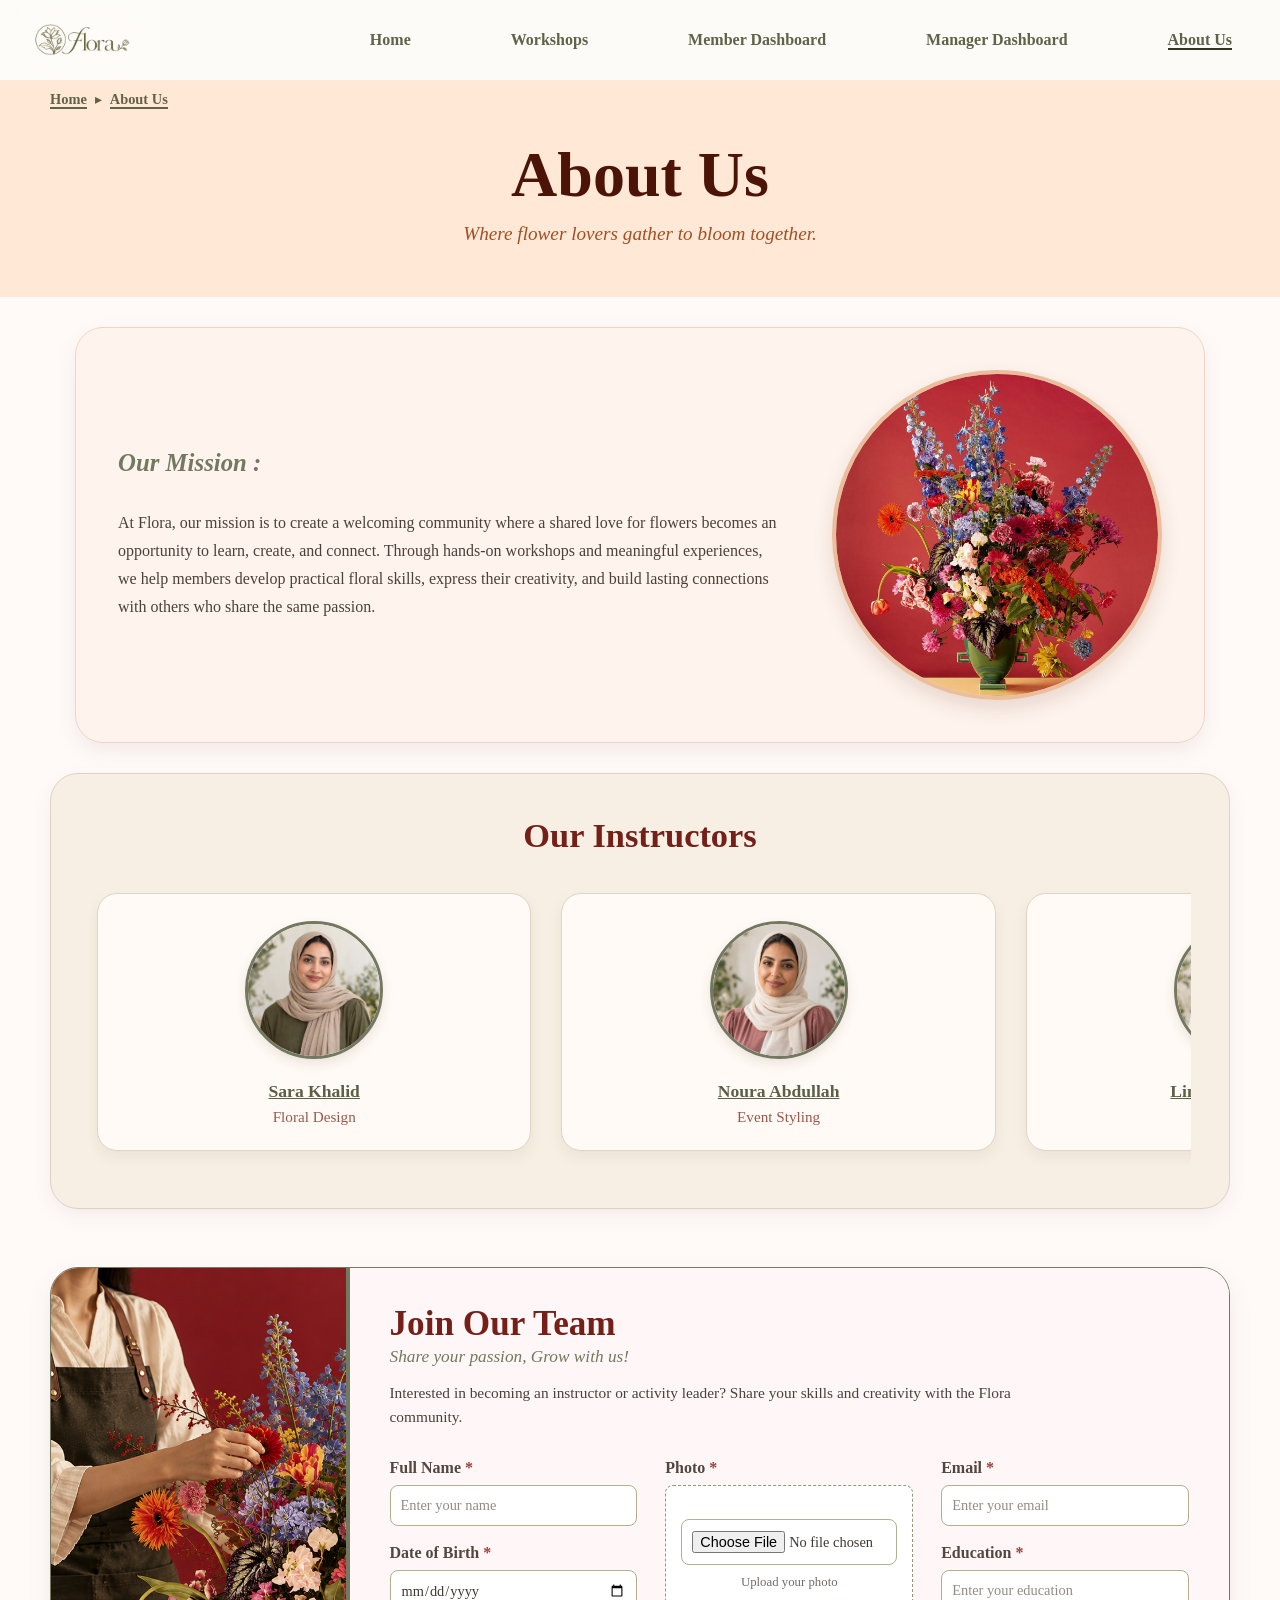
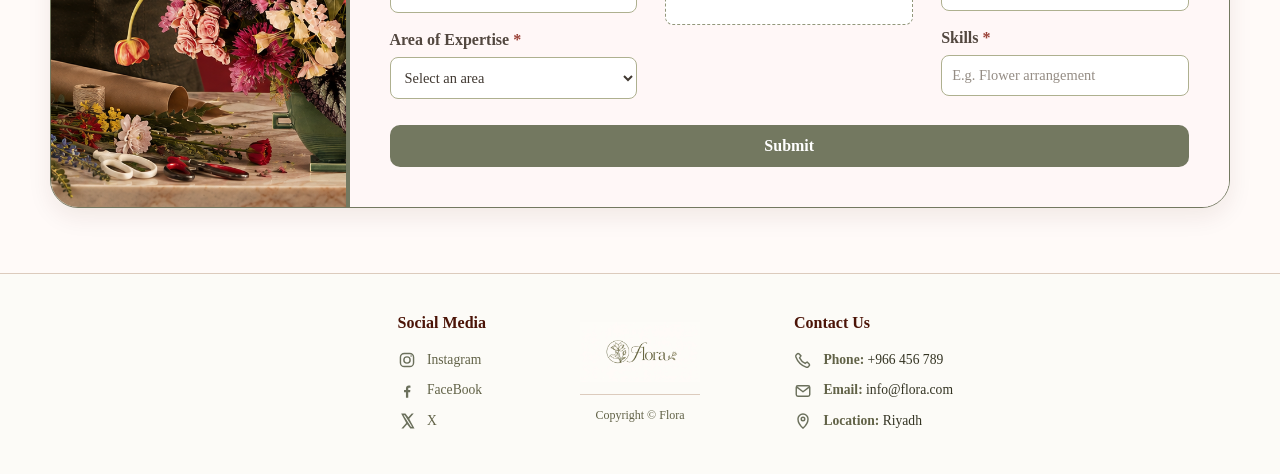
==== commit 4f44a5d5: "Add files via upload" ====
--- a/About_Us.html
+++ b/About_Us.html
@@ -14,9 +14,7 @@
 
     <header>
         <div>
-            <a href="index.html">
-                <img src="photos/Flora_logo.jpeg" alt="Flora Logo">
-            </a>
+            <a href="index.html" class="Flora-logo-img" aria-label="Flora Logo"></a>
 
             <ul>
                 <li><a href="index.html">Home</a></li>
@@ -371,7 +369,7 @@
 
         <div>
 
-            <img src="photos/Flora_logo.jpeg" alt="Flora Logo">
+            <div class="footer-logo-img" aria-label="Flora Logo"></div>
 
             <p>Copyright &copy; Flora</p>
 
--- a/style.css
+++ b/style.css
@@ -13,9 +13,14 @@
     align-items: center;
     justify-content: space-between;}
 
-header div img {
-    height: 79px;
-    width: auto;}
+header .Flora-logo-img {
+    display: inline-block;
+    width: 160px;
+    height: 80px;
+    background-image: url("photos/Flora_logo.jpeg");
+    background-size: contain;
+    background-repeat: no-repeat;
+    background-position: left;}
 
 header div ul {
     display: flex;
@@ -170,12 +175,16 @@
     padding: 0;
 }
 
-footer > div img {
-    display: block;
+footer > div .footer-logo-img {
     width: 120px;
+    height: 60px;
     max-width: 100%;
-    height: auto;
     margin: 0 auto 12px;
+
+    background-image: url("photos/Flora_logo.jpeg");
+    background-size: contain;
+    background-repeat: no-repeat;
+    background-position: center;
 }
 
 footer > div p {
@@ -291,8 +300,9 @@
         grid-area: logo;
     }
 
-    footer > div img {
+    footer > div .footer-logo {
         width: 100px;
+        height: 50px;
     }
 
     footer h3 {
@@ -733,6 +743,7 @@
     font-size: 1.1rem;
     font-weight: 400;
     line-height: 1.7;
+    padding: 0 20px;
     color: #444;}
 
 .styling-instructions img {
@@ -2789,12 +2800,15 @@
 .profile-heading {
     text-align: center;
     margin-bottom: 32px;
-}
-
+    background-color: #FFE8D6;
+    padding: 25px 20px;
+    border-radius: 18px;
+}
 .profile-heading h1 {
     margin: 0 0 8px;
-    color: #874e5b;
-    font-size: 2.4rem;
+    color: #4b1407;
+    font-size: clamp(2.6rem, 6vw, 4rem);
+    line-height: 1.1;
 }
 
 .profile-heading p {
@@ -3066,7 +3080,7 @@
 
 
 /* Theme 2 styles */
-/*---------------------------------------------------------------------------------------------- header + footer ----------*/
+/*---------------------------------------------------------------------------------------------- header + Breadcrumb + footer ----------*/
 
 body.theme-2 header div,
 body.theme-2 header a ,
@@ -3075,8 +3089,24 @@
 body.theme-2 footer a ,
 body.theme-2 footer #contact-us strong ,
 body.theme-2 footer #Social-Media a {
-    background-color: #E8DCC6;
+    background-color: #EAE1CF;
     color: #5C4040;}
+
+body.theme-2 .Flora-logo-img {
+    background-image: url("photos/Flora_logo_Theme2.jpeg");}
+
+body.theme-2 .footer-logo-img {
+    background-image: url("photos/Flora_logo_Theme2.jpeg");}
+
+body.theme-2 .breadcrumb a {
+    color: #A63D4F;
+    border-bottom: 2px solid #A63D4F;}
+body.theme-2 .breadcrumb a:hover {
+    color: #7A2C3A;
+    border-bottom: 2px solid #7A2C3A;}
+
+body.theme-2 .breadcrumb li + li::before {
+    color: #A63D4F;}
 
 /*===================================================================================================================================== SHAHAD PAGES Theme 2 styles */
 /*---------------------------------------------------------------------------------------------- HOME PAGE ----------*/
@@ -3178,17 +3208,18 @@
 
 /*===================================================================================================================================== ALYA PAGES Theme 2 styles */
 
-/*---------------------------------------------- shared (Workshops + Member Dashboard) -------------------------------*/
+/*---------------------------------------------- shared (Workshops + Member Dashboard) ------------------------------------*/
+
+/* breadcrumb: rose accent (text, arrows and underline) */
 body.theme-2 main:has(.workshop-grid) .hero .breadcrumb a,
 body.theme-2 main:has(.workshop-grid) .hero .breadcrumb li + li::before,
 body.theme-2 main:has(.member-links) .hero .breadcrumb a,
 body.theme-2 main:has(.member-links) .hero .breadcrumb li + li::before {
-    color: #7A2C3A;}
-
-/* the breadcrumb underline is a border, so its color is set here to match the text */
+    color: #A63D4F;}
+
 body.theme-2 main:has(.workshop-grid) .hero .breadcrumb a,
 body.theme-2 main:has(.member-links) .hero .breadcrumb a {
-    border-bottom-color: #7A2C3A;}
+    border-bottom-color: #A63D4F;}
 
 body.theme-2 main:has(.workshop-grid) .hero,
 body.theme-2 main:has(.member-links) .hero,
@@ -3197,23 +3228,14 @@
 body.theme-2 .sort-label {
     color: #6B1A2B;}
 
-/* Workshops hero: light pink band with burgundy text */
+/* Workshops hero: light pink band with burgundy title */
 body.theme-2 main:has(.workshop-grid) .hero {
     background-color: #F6E0DC;}
 
-body.theme-2 main:has(.workshop-grid) .hero h1,
-body.theme-2 main:has(.workshop-grid) .hero .breadcrumb a,
-body.theme-2 main:has(.workshop-grid) .hero .breadcrumb li + li::before {
+body.theme-2 main:has(.workshop-grid) .hero h1 {
     color: #6B1A2B;}
 
-body.theme-2 main:has(.workshop-grid) .hero .breadcrumb a {
-    border-bottom-color: #6B1A2B;}
-
-/* Member Dashboard hero: photo untouched */
-body.theme-2 main:has(.member-links) .hero-flowers {
-    background-color: #F3E6D0;}
-
-/*---------------------------------------------- Workshops page -------------------------------*/
+/*---------------------------------------------- Workshops page ------------------------------------*/
 body.theme-2 .sort-bar select {
     color: #2B1A1A;}
 
@@ -3234,29 +3256,47 @@
     background-color: #C9A24B;
     color: #4A0F1A;}
 
-/*---------------------------------------------- Member Dashboard -------------------------------*/
+/*---------------------------------------------- Member Dashboard (same look as Tala's Manager Dashboard) -----------------------*/
 body.theme-2 main:has(.member-links) {
     background-color: #FBF5EA;}
 
+/* keep the flower photo, change the light layer over it to the cream hero color */
+body.theme-2 main:has(.member-links) .hero-flowers::after {
+    background: rgba(243, 230, 208, 0.6);}
+
+body.theme-2 main:has(.member-links) .hero p {
+    color: #6B1A2B;}
+
+/* the two link cards */
 body.theme-2 .member-link {
-    background-color:#FFFDF8;
+    background-color: #FFFDF8;
+    border-color: #E8DCC6;
     color: #6B1A2B;}
 
 body.theme-2 .member-link:hover {
     background-color: #F6E0DC;
+    border-color: #E3A5AE;
     color: #6B1A2B;}
 
 body.theme-2 .member-link-icon {
     background-color: #E3C673;
     color: #6B1A2B;}
 
+/* requests table */
+body.theme-2 .requests h2 {
+    border-bottom-color: #E3A5AE;}
+
+body.theme-2 .requests table {
+    border-color: #E8DCC6;}
+
 body.theme-2 .requests th {
     background-color: #E3A5AE;
     color: #4A0F1A;}
 
 body.theme-2 .requests td {
     background-color: #FFFDF8;
-    color: #5C4040;}
+    color: #5C4040;
+    border-top-color: #E8DCC6;}
 
 body.theme-2 .requests tbody tr:nth-child(even) td {
     background-color: #F6E7E1;}
@@ -3265,7 +3305,6 @@
     background-color: #7A1F2E;
     color: #FBF5EA;}
 
-/*===================================================================================================================================== TALA PAGES Theme 2 styles */
 /*===================================================================================================================================== TALA PAGES Theme 2 styles */
 
 /*---------------------------------------------- shared (Manager Dashboard + Add Workshop + Manage Team) -------------------------------*/
